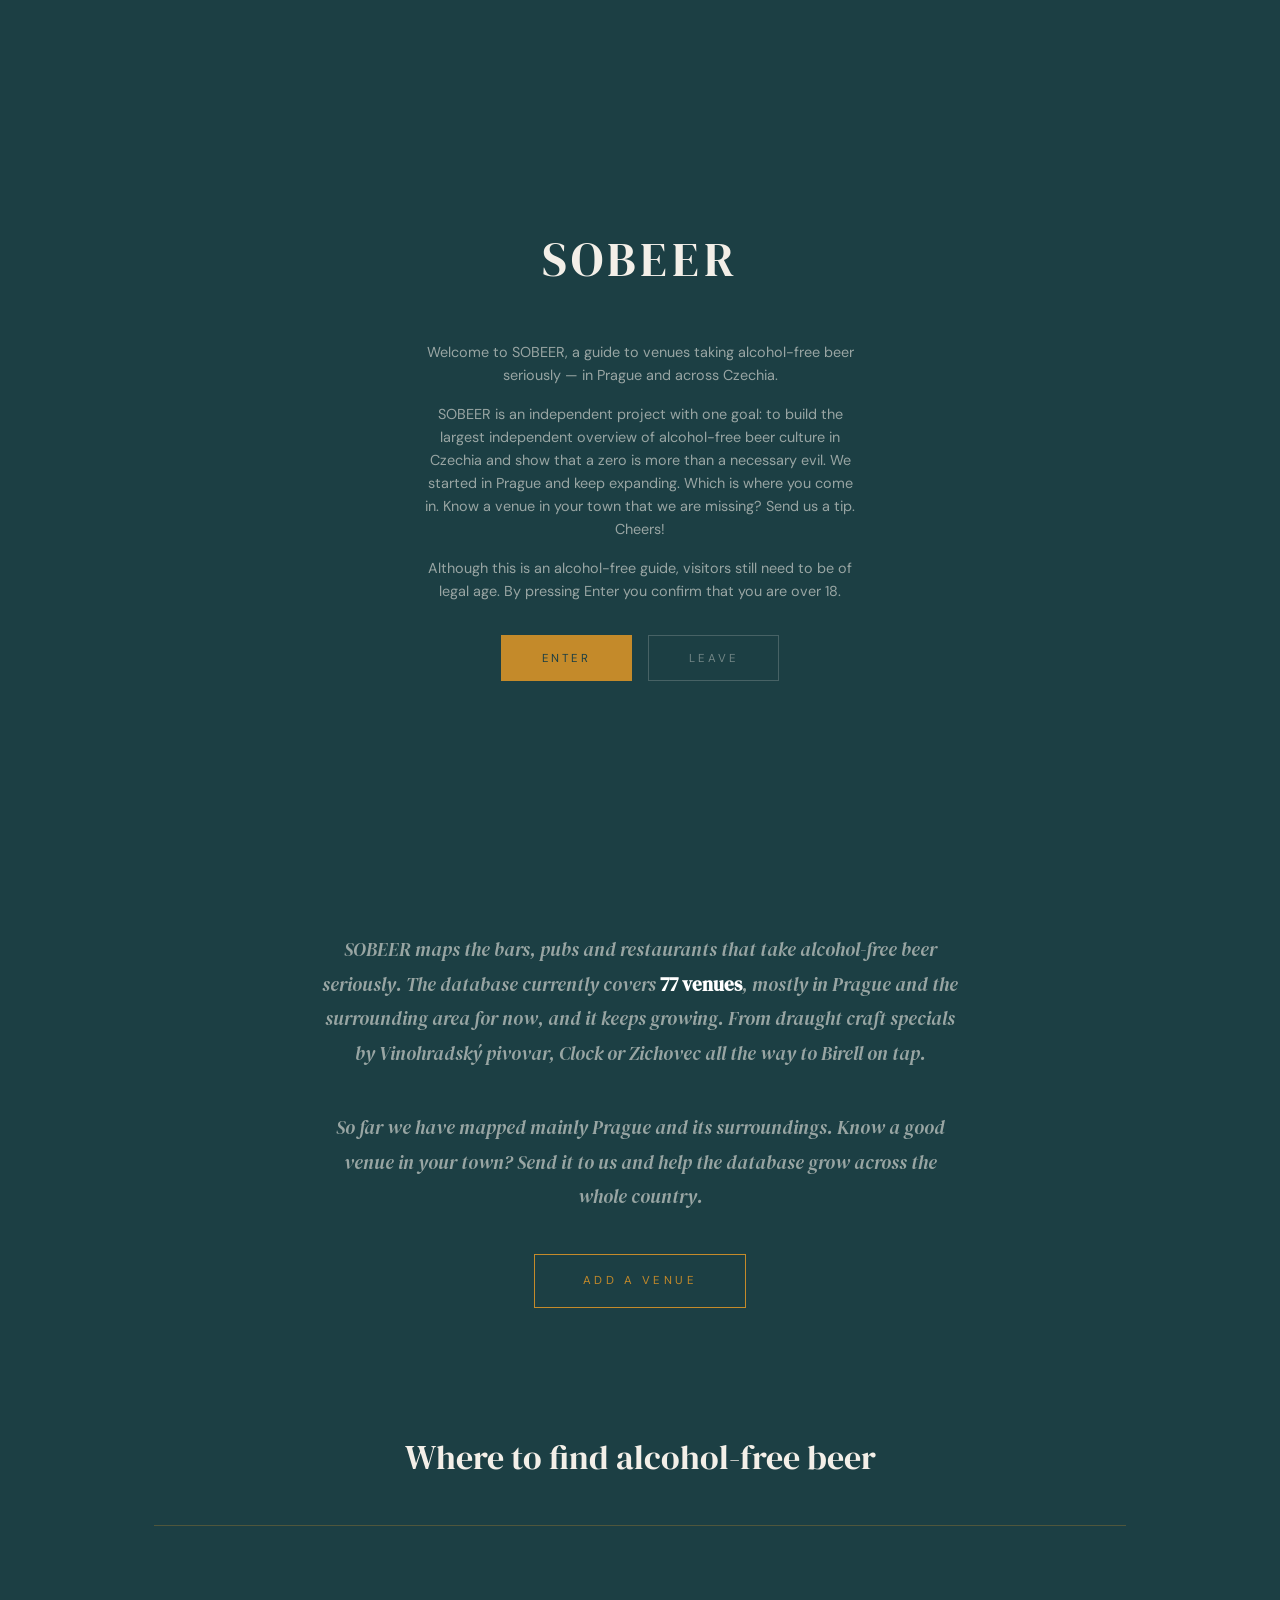
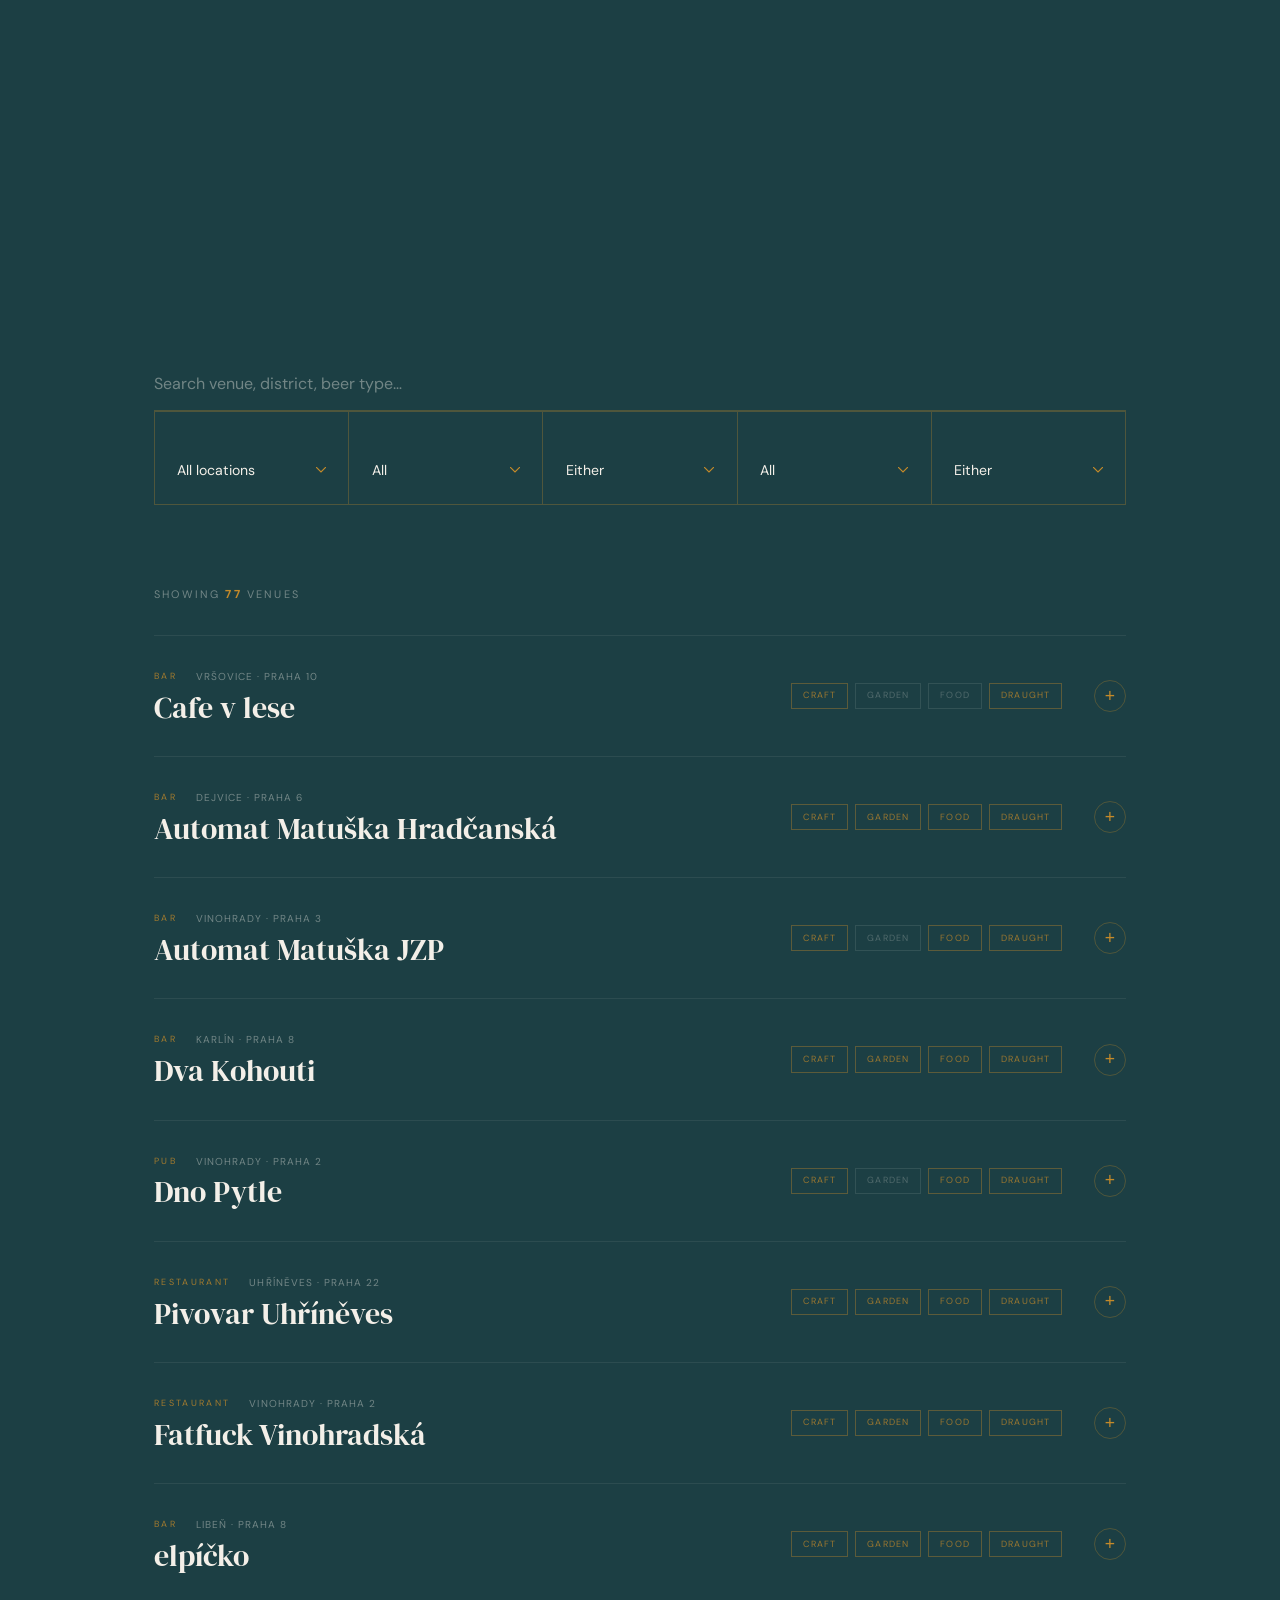
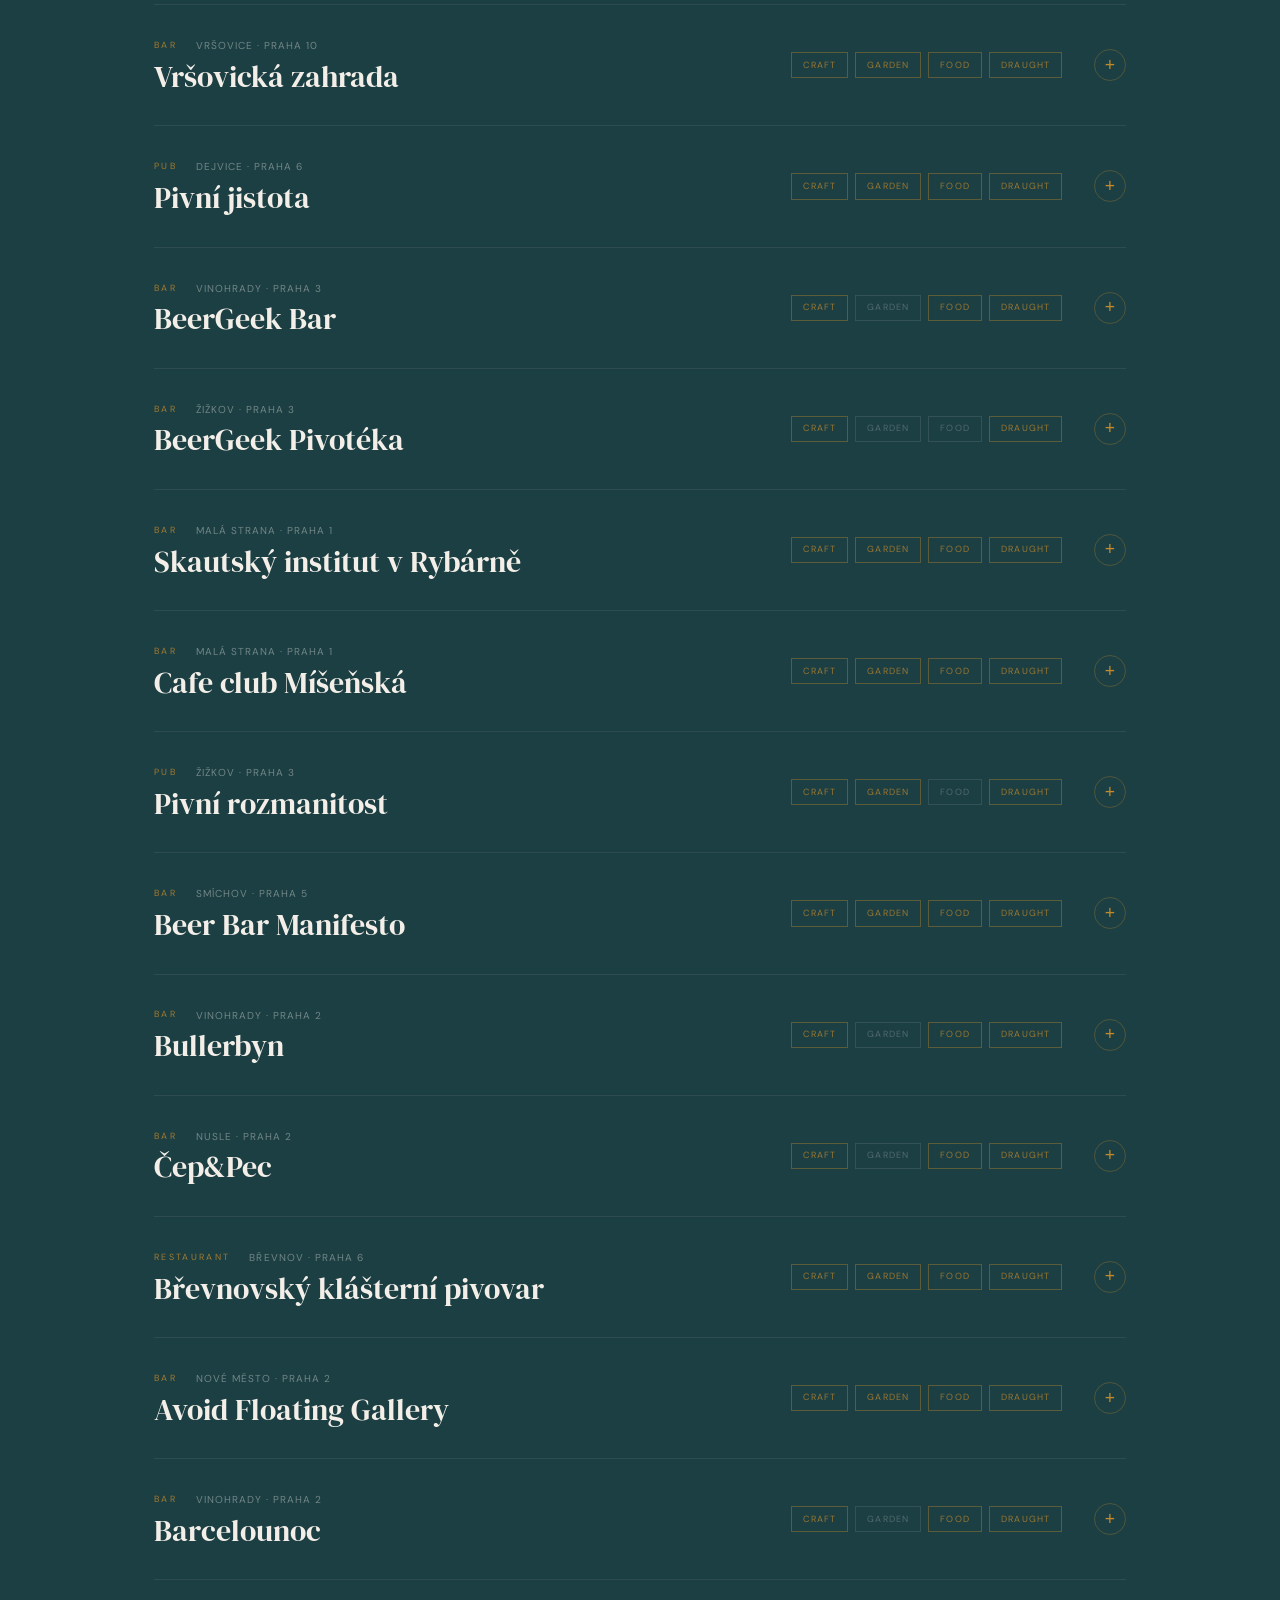
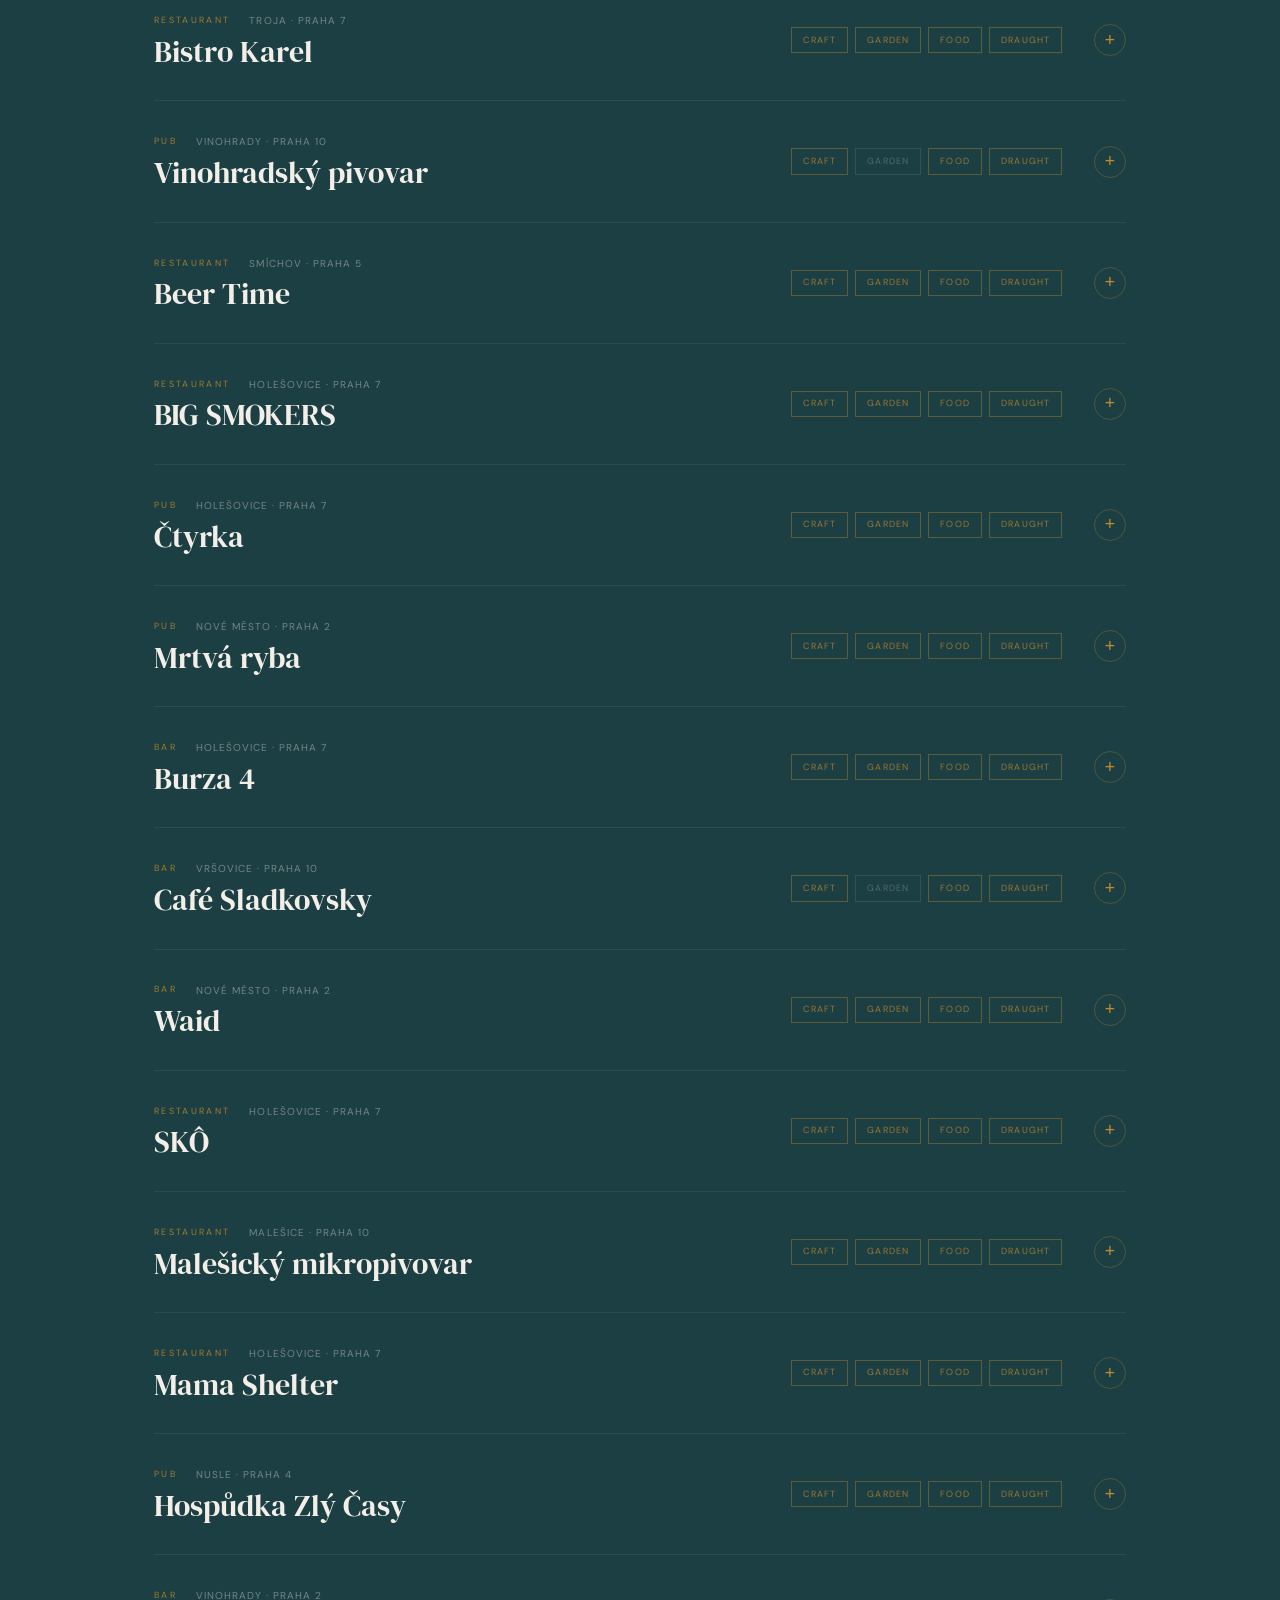
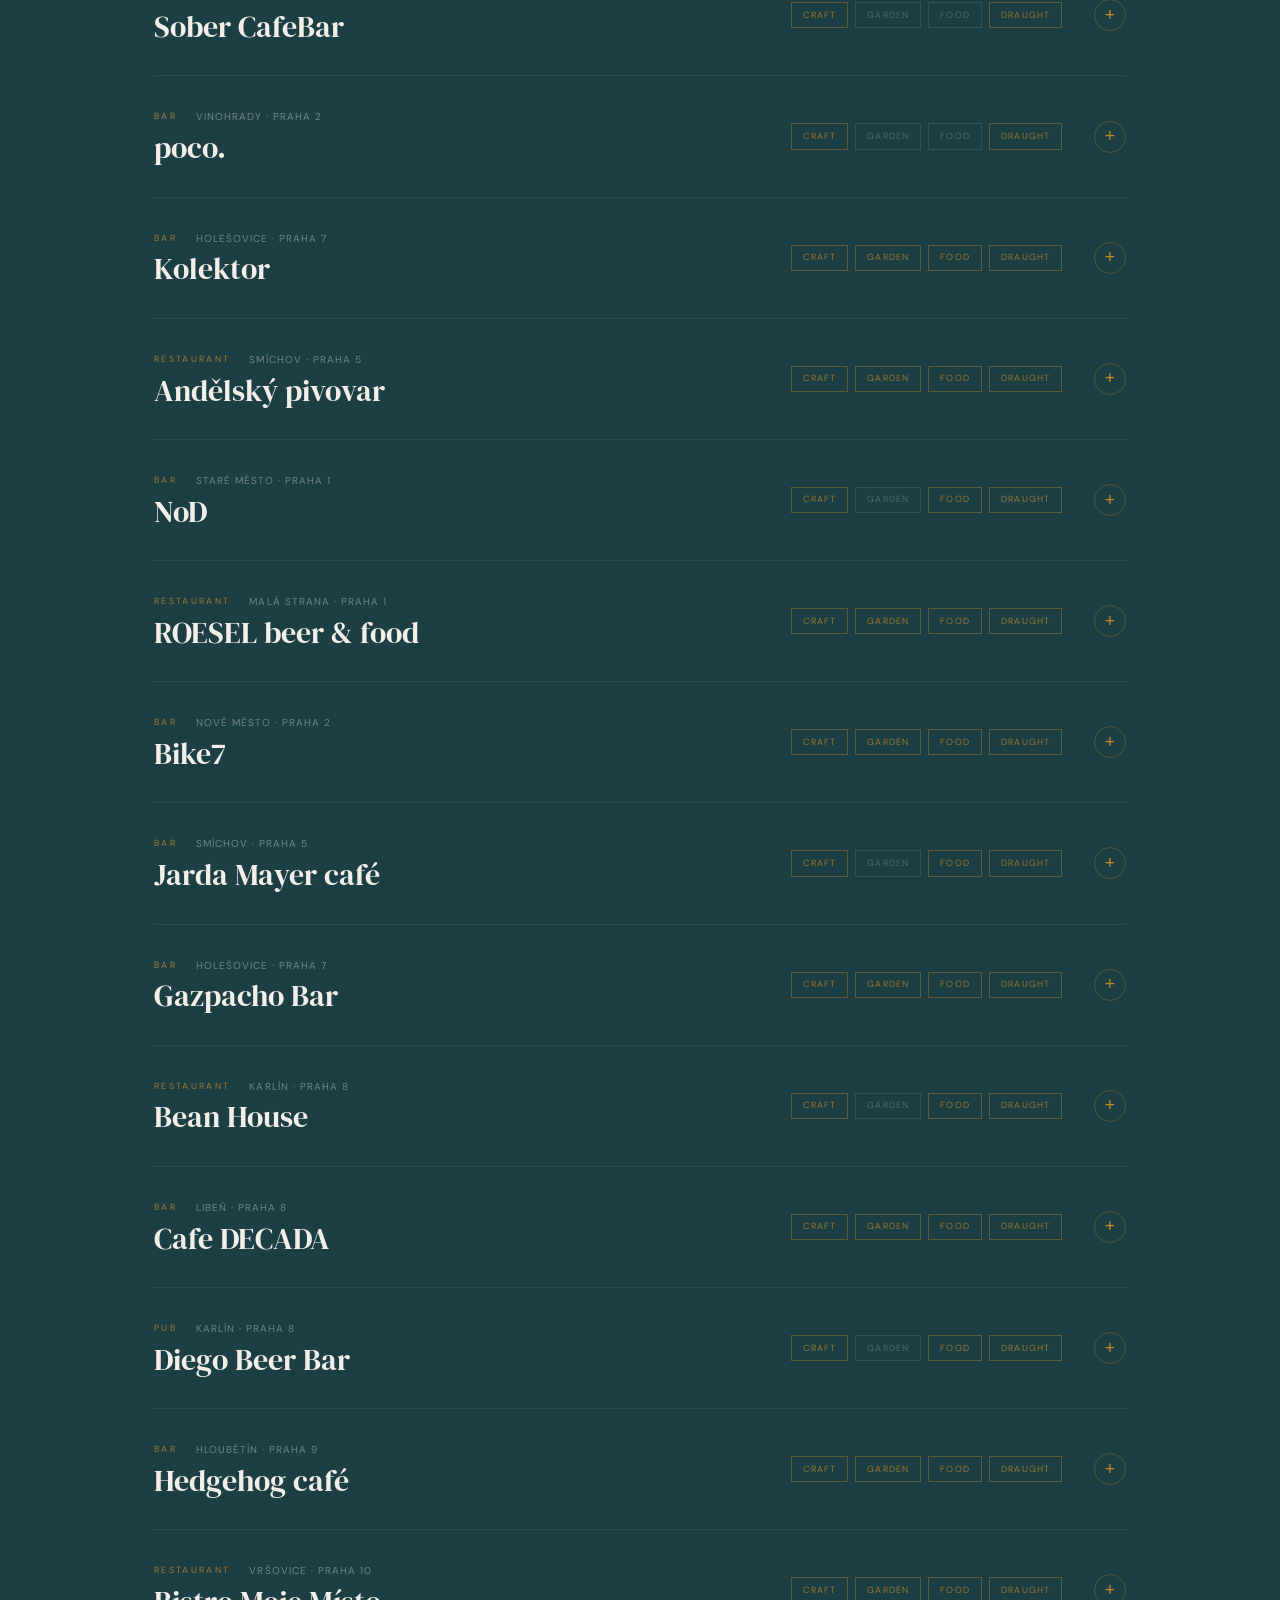
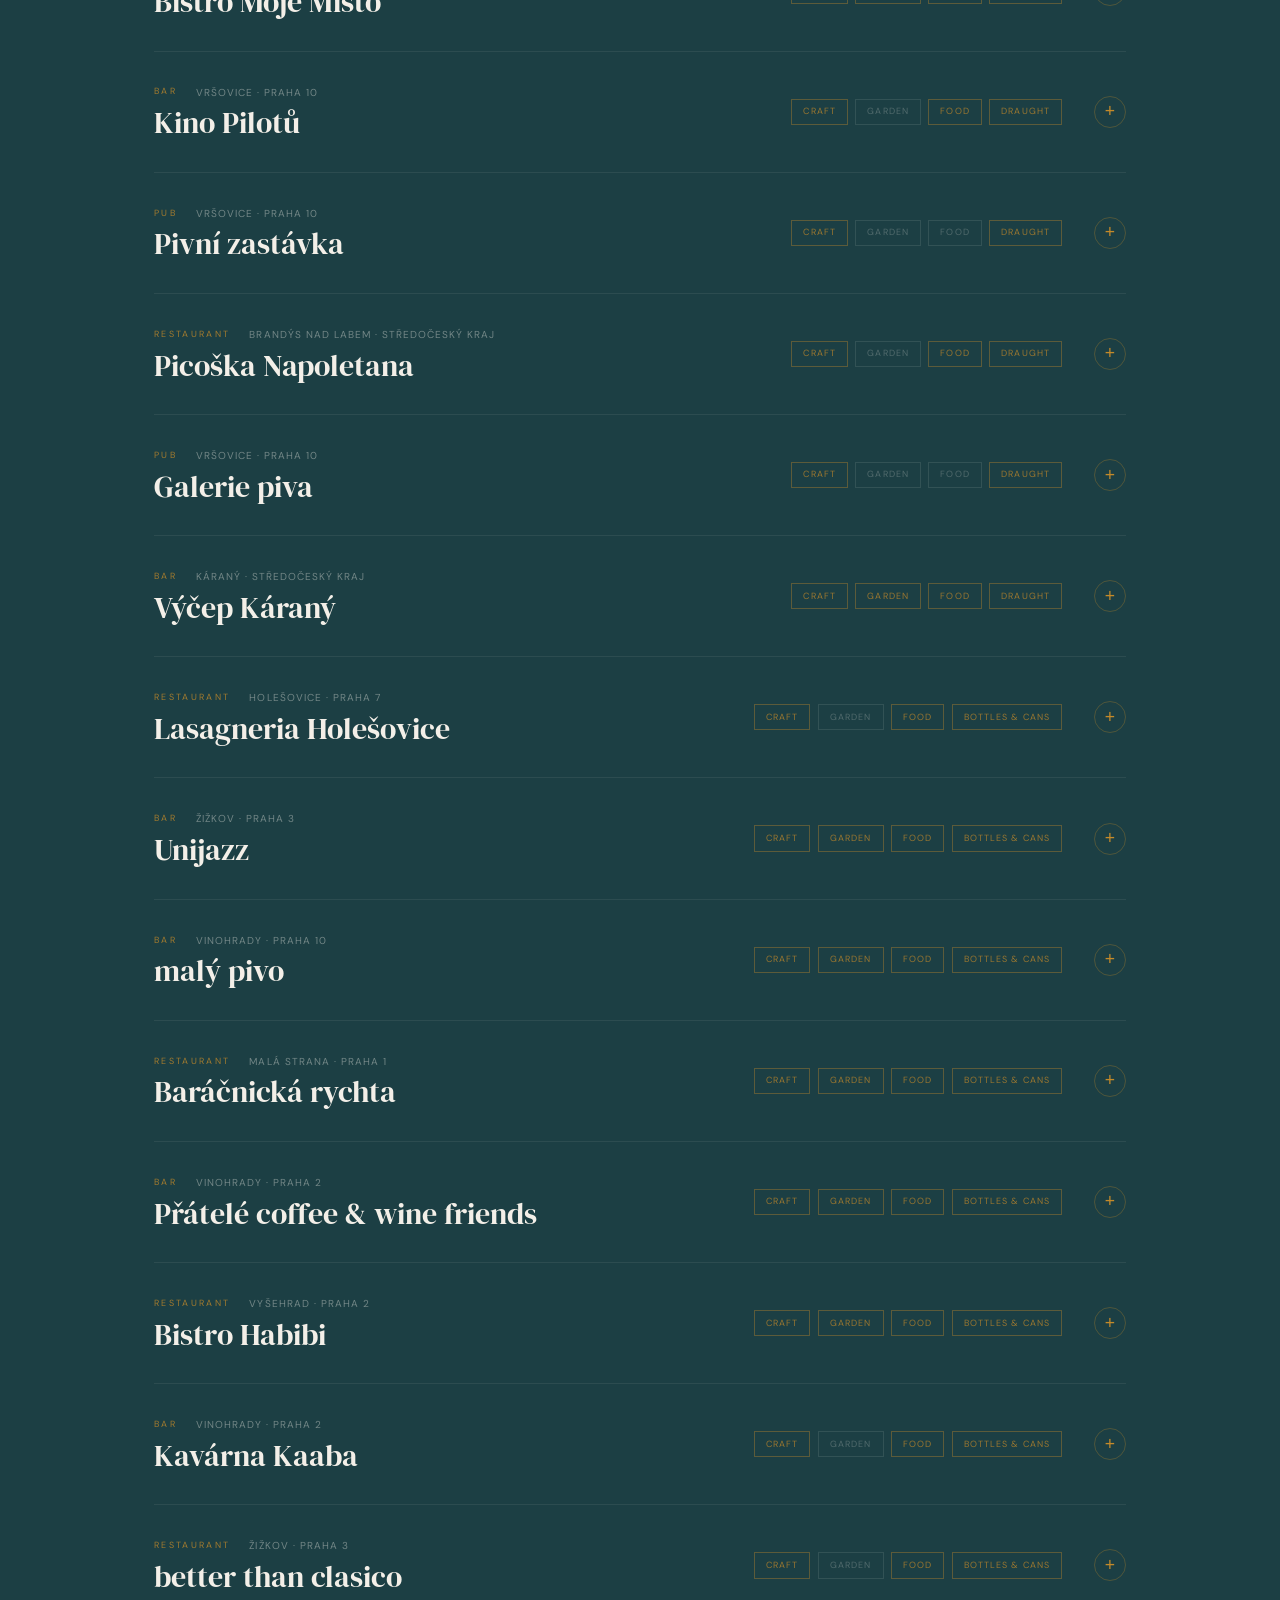
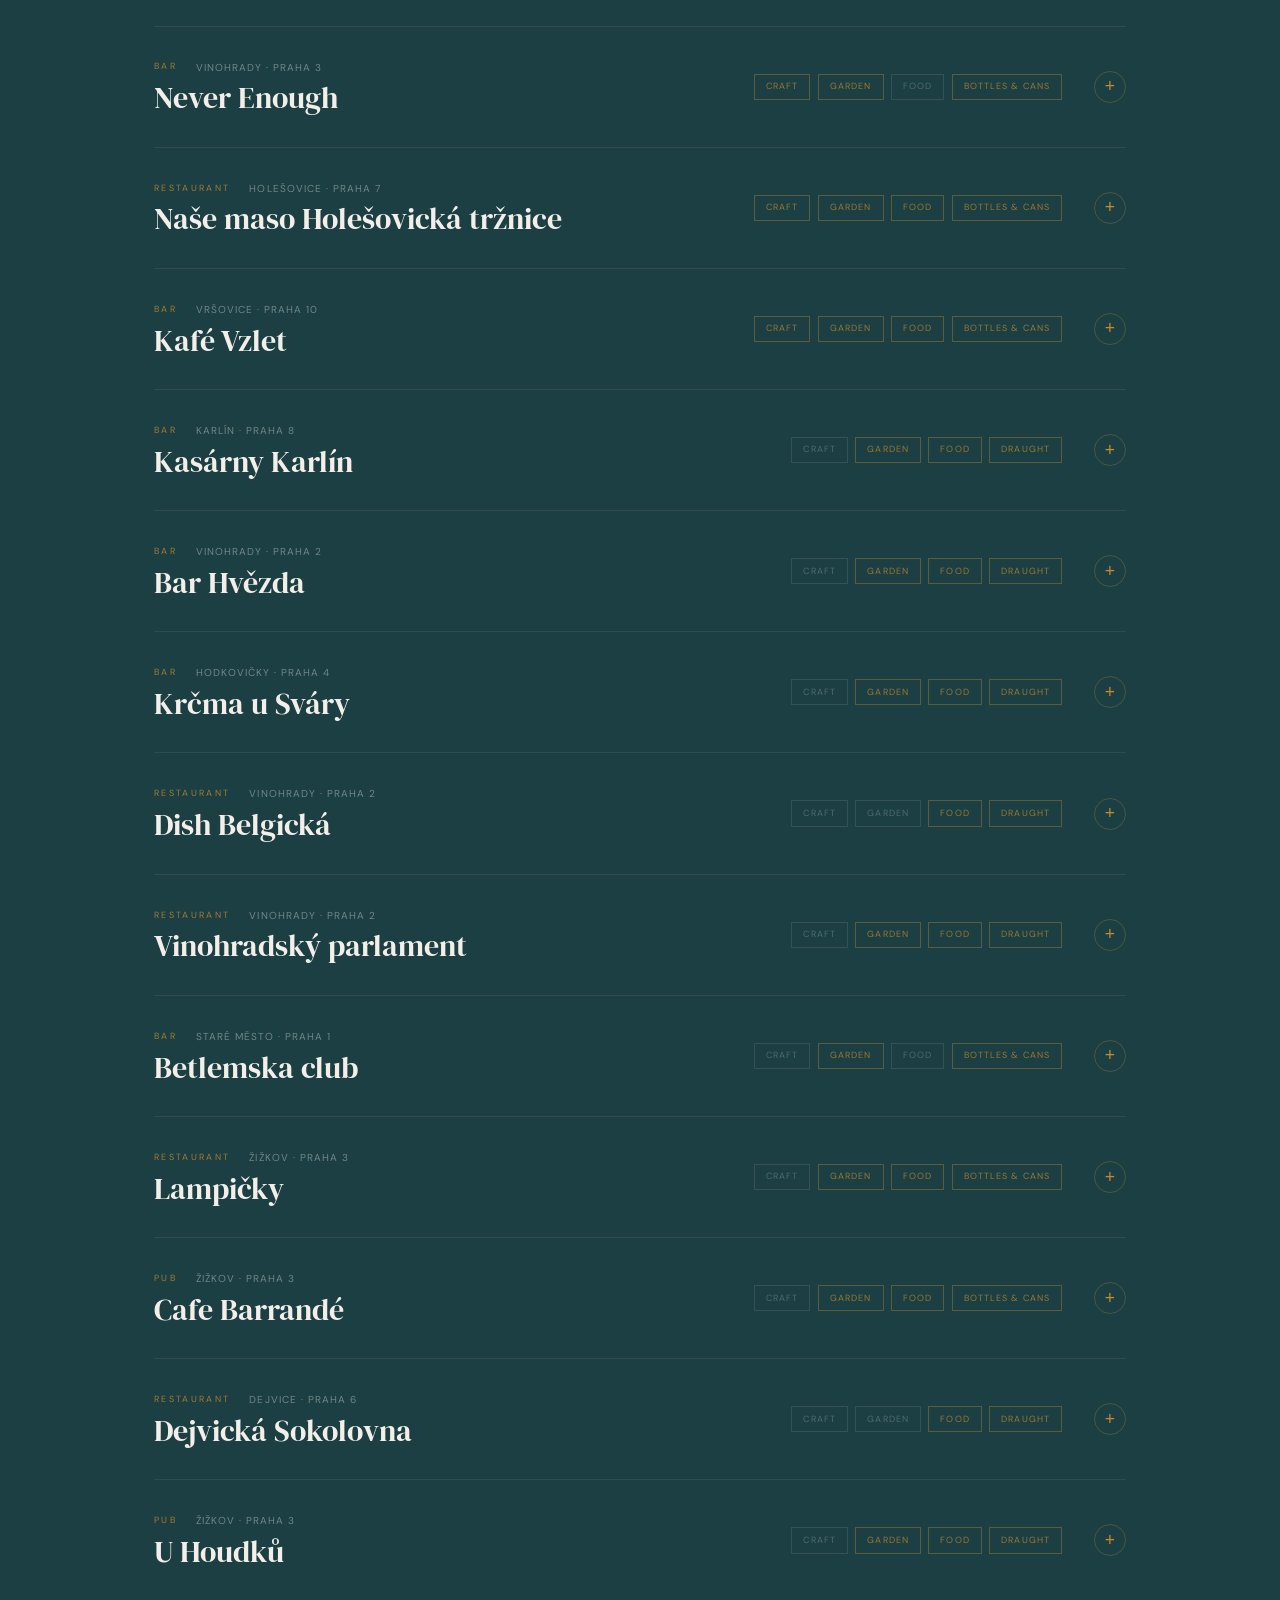
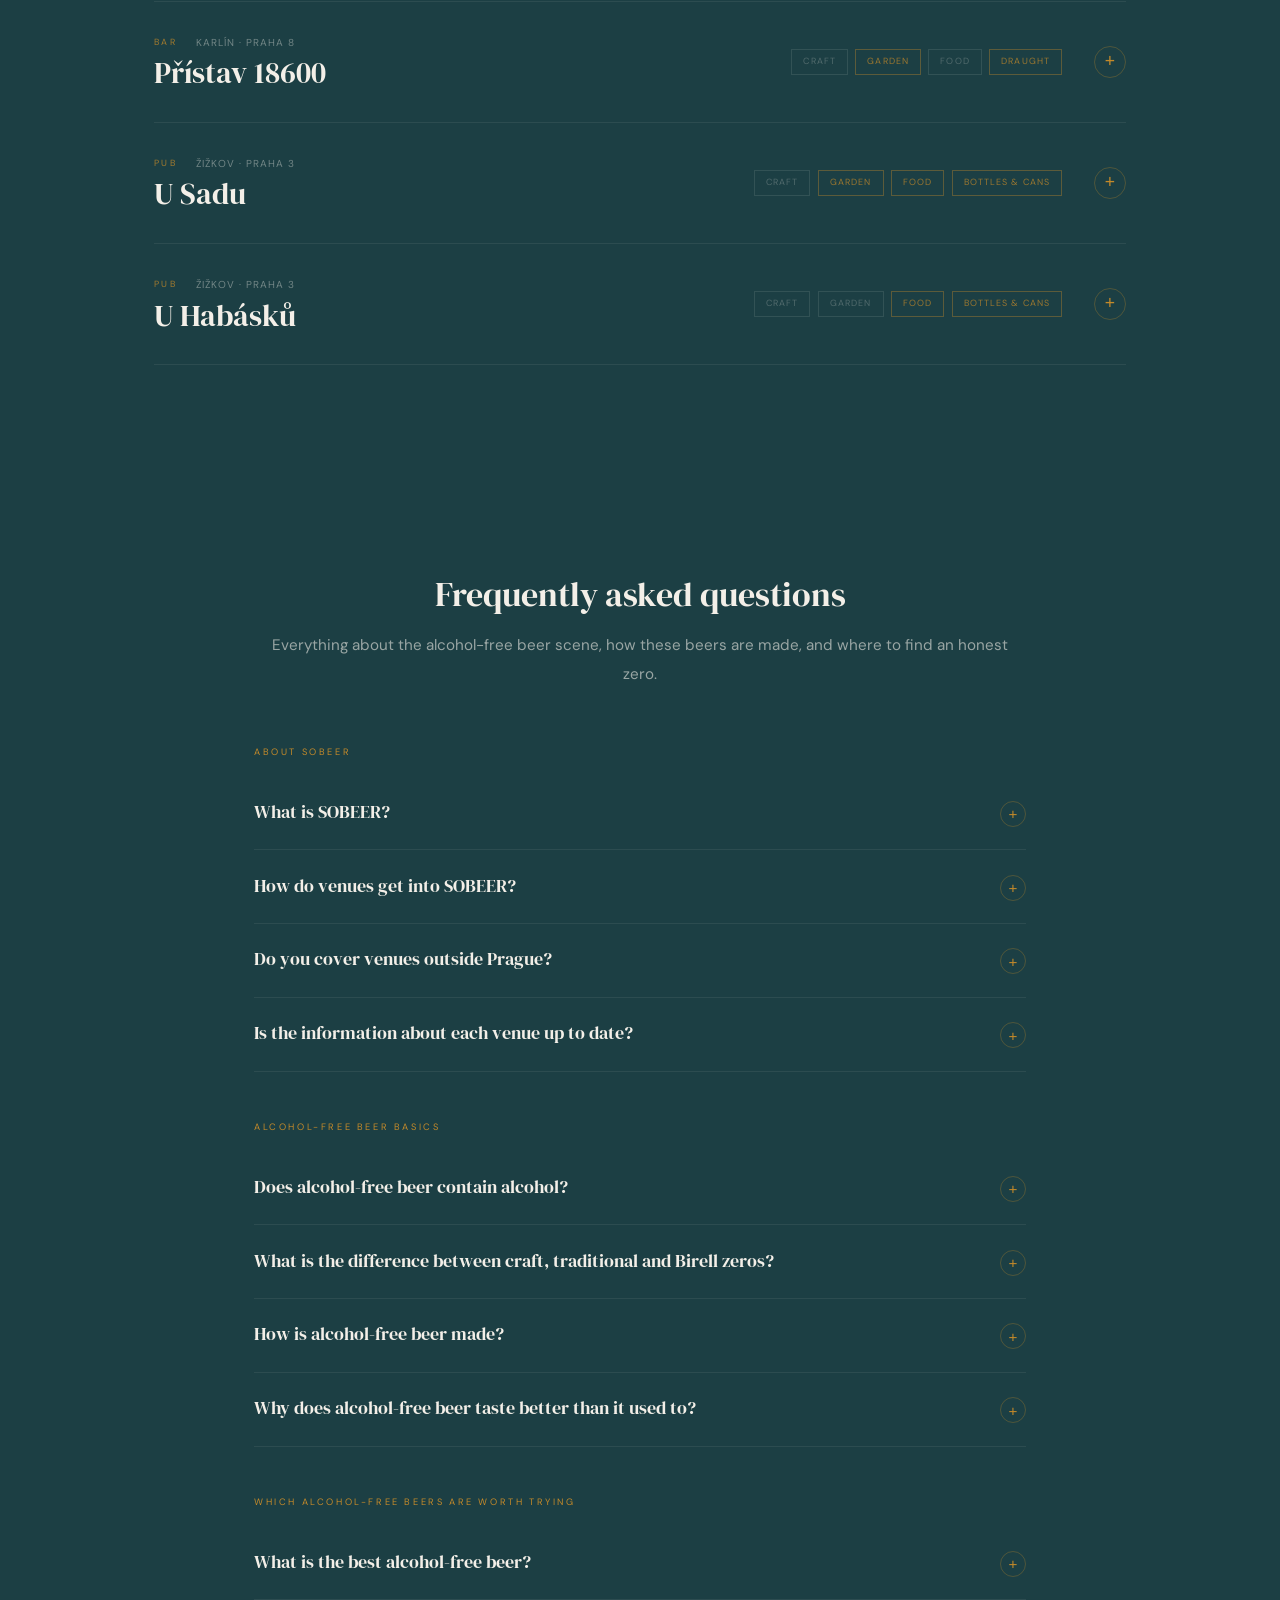
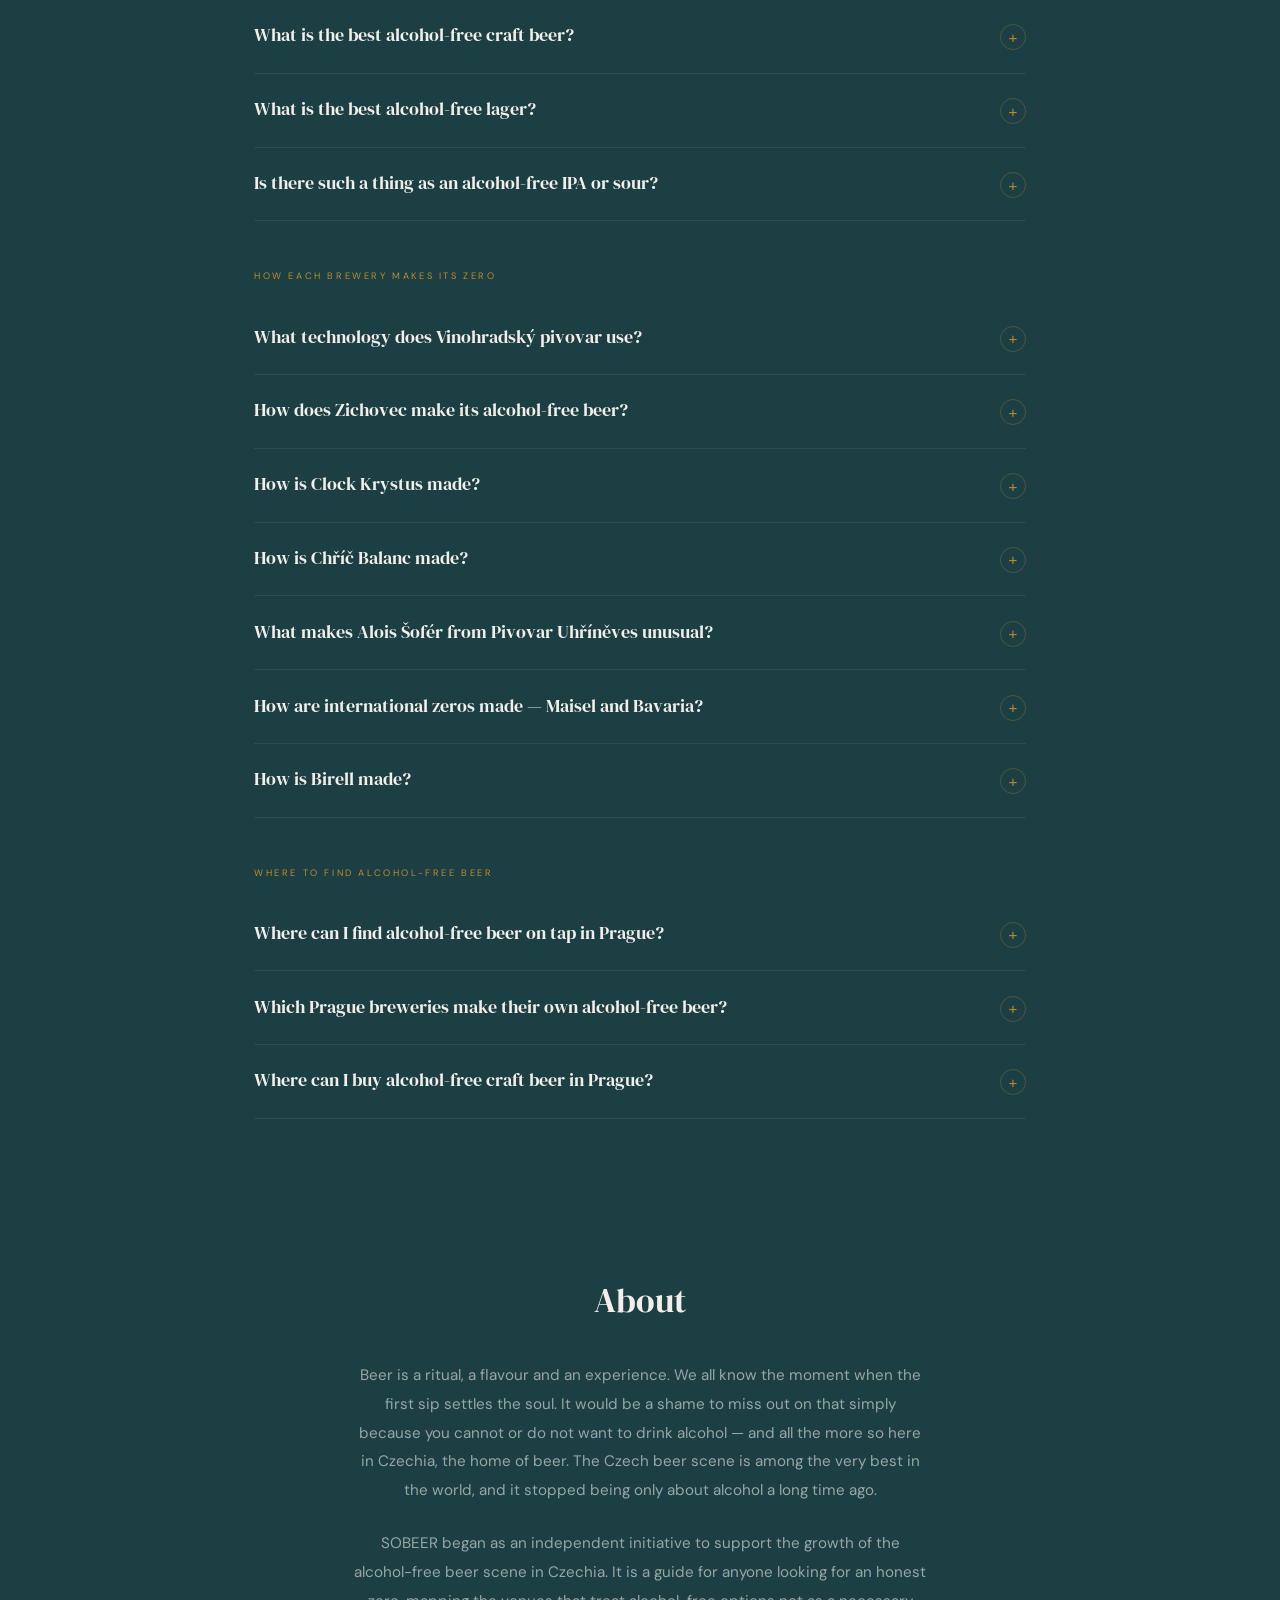
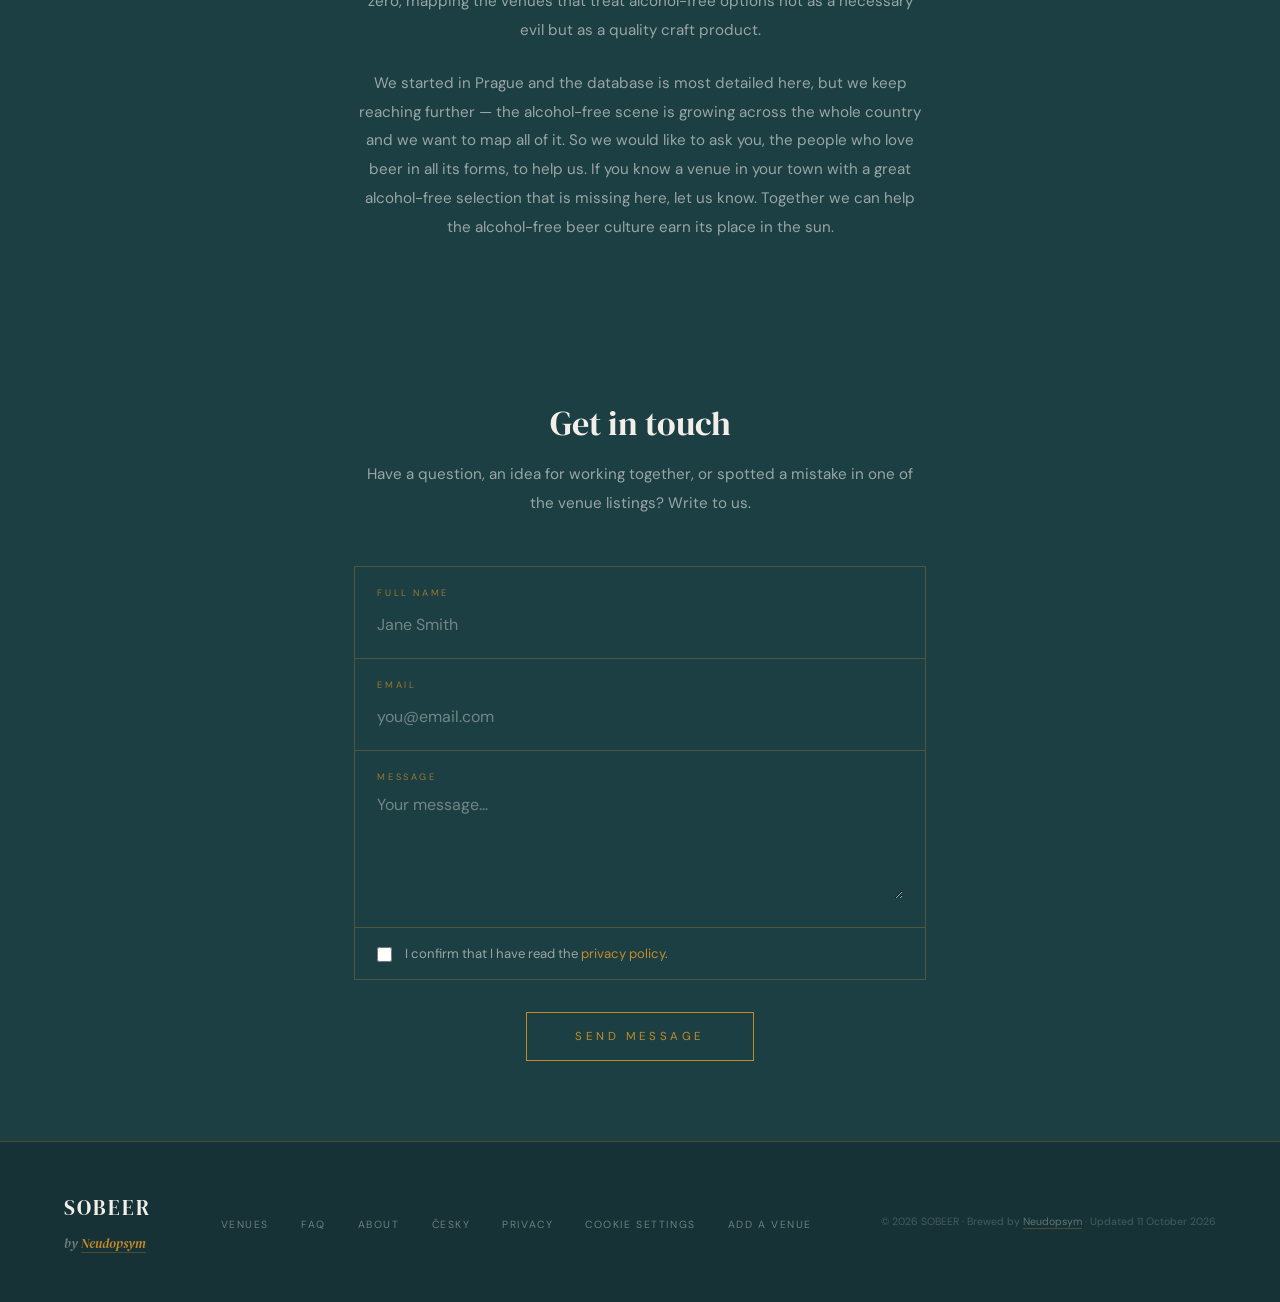
==== en/index.html @ 50352e30 "Update print statement from 'Hello' to 'Goodbye'" ====
<!DOCTYPE html>
<html lang="en">
<head>
<meta charset="UTF-8"/>
<meta name="viewport" content="width=device-width, initial-scale=1.0"/>

<script id="Cookiebot" src="https://consent.cookiebot.com/uc.js" data-cbid="0d995c75-9cc4-4f51-a0a2-799a61af53cb" data-blockingmode="auto" type="text/javascript"></script>
<!-- Google Tag Manager -->
<script>(function(w,d,s,l,i){w[l]=w[l]||[];w[l].push({'gtm.start':
new Date().getTime(),event:'gtm.js'});var f=d.getElementsByTagName(s)[0],
j=d.createElement(s),dl=l!='dataLayer'?'&l='+l:'';j.async=true;j.src=
'https://www.googletagmanager.com/gtm.js?id='+i+dl;f.parentNode.insertBefore(j,f);
})(window,document,'script','dataLayer','GTM-T2G9D4ZF');</script>
<!-- End Google Tag Manager -->
<title>SOBEER — Where to find alcohol-free beer? Prague & Czechia</title>
<meta name="description" content="SOBEER | Where to find alcohol-free beer on tap? A guide to bars, pubs and restaurants in Prague and across Czechia that take a good zero seriously."/>
<meta name="author" content="SOBEER"/>
<meta name="robots" content="index, follow"/>
<link rel="canonical" href="https://sobeer.cz/en/"/>
<link rel="alternate" hreflang="cs" href="https://sobeer.cz/"/>
<link rel="alternate" hreflang="en" href="https://sobeer.cz/en/"/>
<link rel="alternate" hreflang="x-default" href="https://sobeer.cz/"/>
<meta property="og:type" content="website"/>
<meta property="og:url" content="https://sobeer.cz/en/"/>
<meta property="og:title" content="SOBEER — Alcohol-free beer in Prague and across Czechia"/>
<meta property="og:description" content="Where to go for alcohol-free beer? A guide to the scene in Prague and beyond."/>
<meta property="og:locale" content="en_GB"/>
<meta property="og:locale:alternate" content="cs_CZ"/>
<meta property="og:site_name" content="SOBEER"/>
<link rel="icon" type="image/x-icon" href="../favicon.ico"/>
<link rel="icon" type="image/png" sizes="32x32" href="../favicon-32x32.png"/>
<link rel="icon" type="image/png" sizes="16x16" href="../favicon-16x16.png"/>
<link rel="apple-touch-icon" sizes="180x180" href="../apple-touch-icon.png"/>


<script type="application/ld+json">
{
  "@context": "https://schema.org",
  "@type": "Organization",
  "@id": "https://sobeer.cz/#organization",
  "name": "SOBEER",
  "alternateName": "SOBEER — a guide to the alcohol-free beer scene",
  "url": "https://sobeer.cz/",
  "logo": "https://sobeer.cz/android-chrome-512x512.png",
  "description": "An independent guide to the alcohol-free beer scene in Czechia. It maps the bars, pubs and restaurants that treat alcohol-free beer as a quality craft product.",
  "email": "f.kubus7@gmail.com",
  "foundingDate": "2026",
  "areaServed": {"@type": "Country", "name": "Czechia", "alternateName": "CZ"},
  "knowsAbout": ["alcohol-free beer","non-alcoholic beer","craft alcohol-free beer","alcohol-free beer Prague","alcohol-free beer Czechia","draught alcohol-free beer","beer culture"],
  "sameAs": ["https://neudopsym.cz"],
  "founder": {
    "@type": "Person",
    "name": "Filip Kubus",
    "alternateName": "Neudopsym",
    "url": "https://neudopsym.cz",
    "sameAs": [
      "https://neudopsym.cz",
      "https://www.instagram.com/neudopsym.photo/",
      "https://www.linkedin.com/in/filip-kubus/"
    ]
  }
}
</script>

<script type="application/ld+json">
{
  "@context": "https://schema.org",
  "@type": "FAQPage",
  "inLanguage": "en",
  "mainEntity": [
    {
      "@type": "Question",
      "name": "What is SOBEER?",
      "acceptedAnswer": {
        "@type": "Answer",
        "text": "SOBEER is an independent guide to the alcohol-free beer scene in Czechia. It maps the venues that treat alcohol-free beer not as a necessary evil but as a craft product in its own right. For every venue you will find the address, opening hours, the specific alcohol-free beers split into draught and bottled, and whether there is a garden and food. The site is free, carries no advertising and is independent of the breweries."
      }
    },
    {
      "@type": "Question",
      "name": "How do venues get into SOBEER?",
      "acceptedAnswer": {
        "@type": "Answer",
        "text": "Venues are never added for money or to order. There is one criterion — they serve alcohol-free beer and they take it seriously. Know a venue that is missing? Send us a tip through the Add a venue form. The database grows mainly thanks to tips from people like you."
      }
    },
    {
      "@type": "Question",
      "name": "Do you cover venues outside Prague?",
      "acceptedAnswer": {
        "@type": "Answer",
        "text": "Yes. We started in Prague and the database is still most detailed here, but we keep adding venues elsewhere — so far in the Central Bohemian Region, and it will go further. The alcohol-free beer scene is developing across the whole country and we want to map all of it. If you know a good venue in your town, send us a tip through the Add a venue form. The database grows mainly thanks to tips from people who know their own neighbourhood."
      }
    },
    {
      "@type": "Question",
      "name": "Is the information about each venue up to date?",
      "acceptedAnswer": {
        "@type": "Answer",
        "text": "We verify the data and update it continuously, but what a venue pours changes — especially where seasonal specials rotate on the taps. The information is therefore indicative only. If you are travelling for one particular beer, we recommend checking availability with the venue directly. Spotted a mistake? Write to us through the contact form."
      }
    },
    {
      "@type": "Question",
      "name": "Does alcohol-free beer contain alcohol?",
      "acceptedAnswer": {
        "@type": "Answer",
        "text": "Yes, but in trace amounts. Under Czech law a beer may be labelled alcohol-free if it contains no more than 0.5 % alcohol by volume. Most Czech alcohol-free beers sit between 0.3 and 0.5 %. There are also beers declared at 0.0 % — typically international brands such as Bavaria, aiming at an absolute zero. For comparison, kefir, a ripe banana and yeast bread all contain similar amounts."
      }
    },
    {
      "@type": "Question",
      "name": "What is the difference between craft, traditional and Birell zeros?",
      "acceptedAnswer": {
        "@type": "Answer",
        "text": "On SOBEER we sort alcohol-free beers into three categories by origin and approach: Craft — craft alcohol-free beers from small independent breweries. On SOBEER you will come across Vinohradský pivovar, Zichovec, Clock, Chříč, Sibeeria or Pivovar Uhříněves, among others — and the scene is far wider than that. These are often IPAs, sours or specials where the alcohol-free version is developed with the same care as the original. Traditional — good alcohol-free beers, usually from established or international breweries, holding a classic beer profile. Bakalář, Bernard, Maisel, Budvar, Krušovice or Lobkowicz, among many others. Birell — a category of its own. The pioneer of Czech alcohol-free beer, launched in 1992 and still the most widespread zero in the country. You will find it almost everywhere, which is both its strength and the reason we list it separately."
      }
    },
    {
      "@type": "Question",
      "name": "How is alcohol-free beer made?",
      "acceptedAnswer": {
        "@type": "Answer",
        "text": "There are two basic routes to staying under 0.5 % alcohol: Never let the alcohol form — known as arrested or controlled fermentation. A special yeast strain is pitched into the wort which can process only simple sugars (glucose, fructose) but cannot digest maltose, the main sugar from the malt. Fermentation stops naturally before any measurable amount of alcohol is produced. Remove the alcohol from finished beer — the brewery makes a full beer and then takes the alcohol out, either mechanically through a membrane (reverse osmosis) or by evaporation under vacuum at low temperature. Most beers made by controlled fermentation have to be pasteurised — a lot of unfermented sugar stays in the beer, and without pasteurisation wild yeast in the can could finish the job and push the alcohol up. Brewery Method Pasteurised Typical beer Vinohradský pivovar Membrane filtration (reverse osmosis) No Vinohradská 12 Nealko Zichovec Controlled fermentation Yes Drink and Drive Clock Controlled fermentation Yes Krystus Chříč Controlled fermentation Yes Balanc Sibeeria Controlled fermentation Yes Good News NEIPA Pivovar Uhříněves Controlled fermentation No — not filtered either Alois Šofér Birell (Radegast) Controlled fermentation Yes Birell Světlý Maisel Vacuum distillation + blending Yes Maisel's Weisse Alkoholfrei Bavaria Vacuum distillation / bioreactor Yes Bavaria 0.0 % Original"
      }
    },
    {
      "@type": "Question",
      "name": "Why does alcohol-free beer taste better than it used to?",
      "acceptedAnswer": {
        "@type": "Answer",
        "text": "Older methods cut fermentation short by force, leaving a sweet worty off-flavour that gave alcohol-free beer its long-standing reputation as an emergency option. Boiling the alcohol off, meanwhile, damaged the flavour through heat shock. Today's technology gets around both problems. Special yeast strains let the beer ferment for the full standard period, while membrane filtration and vacuum distillation work cold. Brewers also compensate for the missing alcohol — which carries aroma in beer — with heavy dry hopping and recipe adjustments: higher mash temperatures, oat and rice flakes for body, biological acidification for freshness."
      }
    },
    {
      "@type": "Question",
      "name": "What is the best alcohol-free beer?",
      "acceptedAnswer": {
        "@type": "Answer",
        "text": "There is no single best alcohol-free beer — taste is subjective and it depends on what you want from it. One person is after a bitter lager with lunch, another a fruit bomb on a summer afternoon. Among the beers with the strongest long-standing reputation are Vinohradská 12 Nealko and Vinohradská Hazy Galaxy IPA from Vinohradský pivovar, Clock Krystus from Potštejn, Chříč Balanc, the Drink range from Zichovec, Good News from Sibeeria, and Alois Šofér from Pivovar Uhříněves. The best way to find yours is to taste several different styles side by side. That is exactly what SOBEER is for."
      }
    },
    {
      "@type": "Question",
      "name": "What is the best alcohol-free craft beer?",
      "acceptedAnswer": {
        "@type": "Answer",
        "text": "The choice is wide and keeps growing. In the craft alcohol-free category, these breweries come up most often: Vinohradský pivovar — Vinohradská 12 Nealko and Hazy Galaxy IPA. Made by membrane filtration, which keeps them very close in flavour to the originals. Clock — Krystus (an unfiltered alcohol-free IPA with Mosaic and Talus), Leviticus DH (a lager), Lazarus and Nana (fruit sours). Zichovec — the Drink range: Drink and Drive (hazy IPA), Drink and Swim (passion fruit sour), Drink and Razz (raspberry). Sibeeria — Good News NEIPA, a Gose with blood orange and rosemary, and a Czech Pilsner, plus Hop Water with neither calories nor alcohol. Chříč — Balanc, an alcohol-free IPA with a pronounced spicy bitterness, plus a summer edition with lime and rosemary. Which of them is best comes down to personal preference. They differ in style and in how they are made."
      }
    },
    {
      "@type": "Question",
      "name": "What is the best alcohol-free lager?",
      "acceptedAnswer": {
        "@type": "Answer",
        "text": "If you are after the classic Czech profile — bitterness, bite, malt body — there are several routes. From the craft scene, the closest to a traditional Czech twelve is Vinohradská 12 Nealko, hopped with Saaz and Sládek. An interesting alternative is Clock Leviticus DH, a lager dry-hopped with American Amarillo, and Sibeeria Good News Czech Pilsner. A special place belongs to Alois Šofér from Pivovar Uhříněves — one of the few alcohol-free beers on the market that is neither filtered nor pasteurised. Among the traditional brands, popular choices include Bernard, Bakalář or Budvar."
      }
    },
    {
      "@type": "Question",
      "name": "Is there such a thing as an alcohol-free IPA or sour?",
      "acceptedAnswer": {
        "@type": "Answer",
        "text": "Yes, and they are among the most interesting things the scene has to offer. Strong bitterness and acidity do an excellent job of masking the thinner body that often troubles alcohol-free beer. Alcohol-free IPAs — Clock Krystus, Chříč Balanc, Zichovec Drink and Drive, Sibeeria Good News NEIPA, Vinohradská Hazy Galaxy or Maisel Urban IPA Alkoholfrei, for example. Alcohol-free sours — Clock Lazarus (passion fruit, mango, peach) and Nana (raspberry), Zichovec Drink and Swim and Drink and Razz, or Sibeeria's Gose with blood orange and rosemary. Wheat beers — Maisel's Weisse Alkoholfrei, Paulaner Weissbier 0.0 % or Bavaria 0.0 % Wit, for example."
      }
    },
    {
      "@type": "Question",
      "name": "What technology does Vinohradský pivovar use?",
      "acceptedAnswer": {
        "@type": "Answer",
        "text": "Vinohradský pivovar is the only Czech craft brewery taking the route of membrane filtration, that is reverse osmosis. The process runs at their new site in Káraný. First an entirely standard beer is brewed, fermented out and matured — so it has full body, natural bitterness and complex flavour. The finished beer is then forced under pressure along a semi-permeable membrane whose pores let only the smallest molecules through: water and alcohol. Hop oils, proteins and aromatic compounds are too large and stay behind as a thick beer concentrate. The water removed is then returned to the concentrate — local groundwater naturally filtered through the gravel beds of the Jizera. The beer never undergoes heat shock, so it keeps the aroma and character of the original."
      }
    },
    {
      "@type": "Question",
      "name": "How does Zichovec make its alcohol-free beer?",
      "acceptedAnswer": {
        "@type": "Answer",
        "text": "The family brewery Zichovec relies on controlled fermentation with special yeast strains. The alcohol is never removed — it simply barely forms in the first place. The yeast ferments the wort only very slightly and the alcohol level naturally stays under 0.5 %. Because most of the sugars remain untouched, Zichovec has to pasteurise the finished cans so that no stray wild yeast finishes the fermentation inside the packaging. Zichovec's alcohol-free beers are easy to spot by names beginning with Drink — Drink and Drive, Drink and Shine, Drink and Swim, Drink and Razz, Drink and Grill, Drink and Be Real."
      }
    },
    {
      "@type": "Question",
      "name": "How is Clock Krystus made?",
      "acceptedAnswer": {
        "@type": "Answer",
        "text": "Brewery Clock in Potštejn uses, like Zichovec, controlled fermentation. The yeast processes only simple sugars, leaves the malt-derived maltose alone, and fermentation stops by itself below the legal limit. Because a high proportion of malt sugars remains, the beer never tastes watery. Clock makes up for the missing alcohol with heavy dry hopping — Krystus is an unfiltered alcohol-free IPA hopped with Mosaic and Talus, which bring notes of tropical fruit, peach and citrus. Every batch is pasteurised at the end. Besides Krystus, Clock also brews the alcohol-free lager Leviticus DH and the fruit sours Lazarus and Nana."
      }
    },
    {
      "@type": "Question",
      "name": "How is Chříč Balanc made?",
      "acceptedAnswer": {
        "@type": "Answer",
        "text": "Brewery Chříč in the Křivoklát area — a sheltered workshop housed in a baroque brewery — makes Balanc by controlled fermentation with special yeast strains, the same biological route taken by Zichovec and Clock. The yeast consumes only simple sugars and then naturally stops working. Plenty of unfermented malt sugar stays in the beer, which gives Balanc full body and keeps it from tasting watery. The finished beer is pasteurised. Balanc is a pale top-fermented alcohol-free IPA with a pronounced spicy bitterness and tropical fruit aroma. Besides the standard version there is a summer edition, Balanc Limeta & Rozmarýn."
      }
    },
    {
      "@type": "Question",
      "name": "What makes Alois Šofér from Pivovar Uhříněves unusual?",
      "acceptedAnswer": {
        "@type": "Answer",
        "text": "Šofér is one of the few alcohol-free beers on the market that is neither filtered nor pasteurised. It is packaged live, stays slightly hazy and keeps a full bitter character close to a classic Czech ten-degree lager. The brewery uses controlled fermentation with a special yeast strain, but the rest of the process is purely traditional: floor-malted Pilsner malt and Saaz hops, which also dry-hop the beer directly in the lagering tank. While other craft breweries experiment with sours and hazy IPAs, Pivovar Uhříněves sticks to the Czech lager line."
      }
    },
    {
      "@type": "Question",
      "name": "How are international zeros made — Maisel and Bavaria?",
      "acceptedAnswer": {
        "@type": "Answer",
        "text": "Both breweries use vacuum distillation. At normal pressure alcohol evaporates at 78 °C, which would ruin the beer. Under vacuum the boiling point drops to roughly 35–40 °C, so the beer never undergoes heat shock. Maisel in Bayreuth, Bavaria, adds a step of its own: the dealcoholised batch is blended with a second wort whose fermentation was deliberately stopped at the very start. The result has hop aroma and malt body alike. Bavaria in the Netherlands aims at an absolute 0.0 %. For its main beer styles it uses vacuum distillation; for malt drinks it uses its own patented bioreactor with immobilised yeast, which gives the wort beer character without producing any alcohol at all."
      }
    },
    {
      "@type": "Question",
      "name": "How is Birell made?",
      "acceptedAnswer": {
        "@type": "Answer",
        "text": "Birell is brewed at the Radegast brewery and is the pioneer of the whole category — it reached the Czech market back in 1992, when brewmaster Ivo Kaňák brought a special yeast strain back from Zurich. It uses controlled fermentation. The yeast produces minimal alcohol while still creating the same flavour and aroma compounds as a classic lager fermentation. Fermentation runs the full standard 21 days with nothing cut short, so no sweet worty off-flavour remains. It is brewed on the same equipment as Radegast, from Pilsner and caramel malt and Czech hops. The beer is pasteurised before packaging."
      }
    },
    {
      "@type": "Question",
      "name": "Where can I find alcohol-free beer on tap in Prague?",
      "acceptedAnswer": {
        "@type": "Answer",
        "text": "Alcohol-free beer on tap stopped being a rarity a long time ago. You will find it in the list above — just set the How it is served filter to Draught, and add the Craft filter if you want craft breweries only. The strongest coverage is in Vinohrady, Žižkov, Karlín, Holešovice and Dejvice. The map above shows venues near you — allow location access and it will centre on where you are."
      }
    },
    {
      "@type": "Question",
      "name": "Which Prague breweries make their own alcohol-free beer?",
      "acceptedAnswer": {
        "@type": "Answer",
        "text": "Vinohradský pivovar — Vinohradská 12 Nealko and Hazy Galaxy IPA, made by membrane filtration in Káraný. You can drink them at the brewery on Korunní and in plenty of other venues around the city. Pivovar Uhříněves — Alois Šofér, an unfiltered and unpasteurised lager. On tap at the brewery restaurant and beyond it. Sibeeria — a brewery in Vysočany with the Good News range and Hop Water hop waters. Outside Prague itself, worth attention are Zichovec from the Slaný area, Chříč from the Křivoklát area and Clock from Potštejn."
      }
    },
    {
      "@type": "Question",
      "name": "Where can I buy alcohol-free craft beer in Prague?",
      "acceptedAnswer": {
        "@type": "Answer",
        "text": "The best selection of bottled and canned alcohol-free specials is in the bottle shops. The SOBEER list includes several where you can drink in or take away. Set the filters to How it is served → Bottles & cans and Beer category → Craft. Stock in bottle shops turns over quickly, so it is always worth checking on a specific beer in advance."
      }
    }
  ]
}
</script>

<style>
@font-face{font-family:'DM Serif Display';src:url('../fonts/DMSerifDisplay-Regular.woff2') format('woff2');font-weight:400;font-style:normal;font-display:swap}
@font-face{font-family:'DM Serif Display';src:url('../fonts/DMSerifDisplay-Italic.woff2') format('woff2');font-weight:400;font-style:italic;font-display:swap}
@font-face{font-family:'DM Sans';src:url('../fonts/DMSans-Light.woff2') format('woff2');font-weight:300;font-style:normal;font-display:swap}
@font-face{font-family:'DM Sans';src:url('../fonts/DMSans-Regular.woff2') format('woff2');font-weight:400;font-style:normal;font-display:swap}
@font-face{font-family:'DM Sans';src:url('../fonts/DMSans-Medium.woff2') format('woff2');font-weight:500;font-style:normal;font-display:swap}
:root{--bg:#1C3F44;--cream:#F3EFE8;--amber:#C48A2A;--amber-dim:rgba(196,138,42,0.3);--cream-dim:rgba(243,239,232,0.4);--cream-muted:rgba(243,239,232,0.58)}
*,*::before,*::after{box-sizing:border-box;margin:0;padding:0}
html{scroll-behavior:smooth}
body{background:var(--bg);color:var(--cream);font-family:'DM Sans',sans-serif;font-weight:400;font-size:17px;line-height:1.7;overflow-x:hidden}
#age-gate{position:fixed;inset:0;z-index:9999;background:var(--bg);display:flex;align-items:center;justify-content:center;padding:2rem}
#age-gate.hidden{display:none}
.age-gate-box{text-align:center;max-width:440px}
.age-gate-logo img{height:60px;display:block;margin:0 auto 2.5rem}
.age-gate-logo-text{font-family:'DM Serif Display',serif;font-size:3rem;letter-spacing:0.1em;color:var(--cream);margin-bottom:2.5rem}
.age-gate-box h2{font-family:'DM Serif Display',serif;font-size:clamp(1.3rem,3vw,1.7rem);font-weight:400;color:var(--cream);margin-bottom:2.5rem;line-height:1.3}
.age-gate-btns{display:flex;gap:1rem;justify-content:center;flex-wrap:wrap}
.age-btn-yes{padding:0.9rem 2.5rem;border:1px solid var(--amber);background:var(--amber);color:var(--bg);font-size:0.72rem;letter-spacing:0.25em;text-transform:uppercase;font-family:'DM Sans',sans-serif;cursor:pointer;transition:all 0.3s}
.age-btn-yes:hover{background:transparent;color:var(--amber)}
.age-btn-no{padding:0.9rem 2.5rem;border:1px solid rgba(243,239,232,0.2);background:transparent;color:var(--cream-dim);font-size:0.72rem;letter-spacing:0.25em;text-transform:uppercase;font-family:'DM Sans',sans-serif;cursor:pointer;transition:all 0.3s}
.age-btn-no:hover{border-color:var(--cream-dim);color:var(--cream)}
.age-gate-denied{display:none;margin-top:2rem;font-size:0.82rem;color:var(--cream-muted);font-family:'DM Sans',sans-serif;line-height:1.6}
.map-placeholder{display:flex;align-items:center;justify-content:center;background:rgba(0,0,0,0.2);border:1px solid var(--amber-dim);flex-direction:column;gap:1rem;min-height:220px;height:100%;position:relative;z-index:2}
.map-placeholder p{font-size:1.1rem;color:var(--cream-dim);font-family:'DM Sans',sans-serif;text-align:center;padding:0 1rem}
.map-placeholder button{padding:0.5rem 1.4rem;border:1px solid var(--amber-dim);background:transparent;color:var(--amber);font-size:0.65rem;letter-spacing:0.2em;text-transform:uppercase;font-family:'DM Sans',sans-serif;cursor:pointer;transition:all 0.3s}
.map-placeholder button:hover{background:var(--amber);color:var(--bg)}
nav{position:fixed;top:0;left:0;right:0;z-index:1000;display:flex;align-items:center;justify-content:space-between;padding:2rem 4rem;background:var(--bg);border-bottom:1px solid var(--amber-dim);transition:padding 0.4s}
.nav-logo img{height:38px;display:block}
.nav-logo-text{font-family:'DM Serif Display',serif;font-size:1.4rem;letter-spacing:0.1em;color:var(--cream);text-decoration:none}
nav ul{list-style:none;display:flex;gap:2rem}
nav ul a{text-decoration:none;font-size:0.7rem;letter-spacing:0.18em;text-transform:uppercase;color:var(--cream-dim);transition:color 0.3s;font-family:'DM Sans',sans-serif}
nav ul a:hover{color:var(--amber)}
.hamburger{display:none;flex-direction:column;justify-content:center;gap:5px;cursor:pointer;padding:6px;background:transparent;border:none;z-index:300;position:relative}
.hamburger span{display:block;width:22px;height:2px;background:var(--cream);transition:all 0.3s;transform-origin:center}
.hamburger.open span:nth-child(1){transform:translateY(7px) rotate(45deg)}
.hamburger.open span:nth-child(2){opacity:0;transform:scaleX(0)}
.hamburger.open span:nth-child(3){transform:translateY(-7px) rotate(-45deg)}
#mobile-menu{display:none;position:fixed;top:60px;right:1.5rem;z-index:1001;background:rgba(14,32,36,0.98);border:1px solid var(--amber-dim);min-width:180px;box-shadow:0 8px 32px rgba(0,0,0,0.5)}
#mobile-menu.open{display:block}
#mobile-menu ul{list-style:none}
#mobile-menu ul li a{display:block;padding:0.9rem 1.4rem;text-decoration:none;font-size:0.68rem;letter-spacing:0.2em;text-transform:uppercase;color:var(--cream-dim);font-family:'DM Sans',sans-serif;border-bottom:1px solid rgba(196,138,42,0.08);transition:color 0.2s,background 0.2s}
#mobile-menu ul li:last-child a{border-bottom:none}
#mobile-menu ul li a:hover{color:var(--amber);background:rgba(196,138,42,0.05)}
.hero{min-height:100vh;display:flex;flex-direction:column;align-items:center;justify-content:center;text-align:center;padding:12rem 4rem 8rem}
.hero-logo-text{font-family:'DM Serif Display',serif;font-size:clamp(4rem,12vw,9rem);letter-spacing:0.06em;color:var(--cream);line-height:1;opacity:0;animation:appear 0.9s 0.2s forwards}
.hero-claim{margin-top:3rem;font-family:'DM Serif Display',serif;font-style:italic;font-size:clamp(1rem,2vw,1.3rem);color:var(--cream-muted);line-height:1.4;opacity:0;animation:appear 0.9s 0.55s forwards}
.hero-claim+.hero-claim{margin-top:0.6rem;animation-delay:0.7s}
.hero-line{width:36px;height:1px;background:var(--amber);margin:4rem auto 0;opacity:0;animation:appear 0.9s 0.9s forwards}
@keyframes appear{from{opacity:0;transform:translateY(14px)}to{opacity:1;transform:translateY(0)}}
#bary{padding:6rem 4rem 8rem;max-width:1100px;margin:0 auto}
.section-heading{font-family:'DM Serif Display',serif;font-size:clamp(1.6rem,2.8vw,2.1rem);font-weight:400;line-height:1.25;color:var(--cream);text-align:center;max-width:900px;margin:0 auto 3rem}
.search-wrap{position:relative}
.search-wrap input{width:100%;background:transparent;border:none;border-bottom:1px solid var(--amber-dim);padding:1rem 5.5rem 1rem 0;color:var(--cream);font-family:'DM Sans',sans-serif;font-size:1rem;outline:none;transition:border-color 0.3s}
.search-wrap input::placeholder{color:var(--cream-dim)}
.search-wrap input:focus{border-color:var(--amber)}
.search-clear{display:none;position:absolute;right:0;top:50%;transform:translateY(-50%);background:transparent;border:1px solid var(--amber-dim);color:var(--amber);font-family:'DM Sans',sans-serif;font-size:0.62rem;letter-spacing:0.2em;text-transform:uppercase;padding:0.45rem 1.1rem;cursor:pointer;transition:all 0.3s}
.search-clear:hover{background:var(--amber);color:var(--bg)}
.search-clear.show{display:block}
.filters{display:grid;grid-template-columns:repeat(5,1fr);border-left:1px solid var(--amber-dim);border-top:1px solid var(--amber-dim);margin-bottom:5rem}
.filter-group{border-right:1px solid var(--amber-dim);border-bottom:1px solid var(--amber-dim);padding:1.2rem 1.4rem}
.filter-label{display:block;font-size:0.58rem;letter-spacing:0.28em;text-transform:uppercase;color:var(--amber);opacity:0.75;margin-bottom:0.5rem;font-family:'DM Sans',sans-serif}
.filter-group select{width:100%;background:transparent;border:none;color:var(--cream);font-family:'DM Sans',sans-serif;font-size:0.88rem;outline:none;cursor:pointer;appearance:none;background-image:url("data:image/svg+xml,%3Csvg xmlns='http://www.w3.org/2000/svg' width='10' height='6' viewBox='0 0 10 6'%3E%3Cpath d='M0 0l5 5 5-5' stroke='%23C48A2A' stroke-width='1.2' fill='none'/%3E%3C/svg%3E");background-repeat:no-repeat;background-position:right 0 center;padding-right:1.2rem;transition:color 0.3s}
.filter-group select:hover,.filter-group select:focus{color:var(--amber)}
.filter-group select option{background:#1C3F44;color:var(--cream)}
.results-count{font-size:0.68rem;letter-spacing:0.2em;text-transform:uppercase;color:var(--cream-dim);margin-bottom:2rem;min-height:1em;font-family:'DM Sans',sans-serif}
.results-count strong{color:var(--amber)}
.bars-list{display:flex;flex-direction:column}
.bar-item{border-bottom:1px solid rgba(243,239,232,0.07);transition:background 0.3s}
.bar-item:first-child{border-top:1px solid rgba(243,239,232,0.07)}
.bar-item:hover{background:rgba(243,239,232,0.02)}
.bar-header{padding:2rem 0;display:flex;align-items:center;gap:2rem;cursor:pointer}
.bar-header-left{flex:1;min-width:0}
.bar-meta-row{display:flex;align-items:center;gap:1.2rem;margin-bottom:0.35rem}
.badge-type{font-size:0.56rem;letter-spacing:0.26em;text-transform:uppercase;color:var(--amber);opacity:0.8;font-family:'DM Sans',sans-serif}
.badge-district{font-size:0.63rem;letter-spacing:0.1em;text-transform:uppercase;color:var(--cream-dim);font-family:'DM Sans',sans-serif}
.bar-name{font-family:'DM Serif Display',serif;font-size:clamp(1.4rem,2.5vw,1.9rem);font-weight:400;color:var(--cream);line-height:1.1}
.bar-header-right{display:flex;align-items:center;gap:2rem;flex-shrink:0}
.pills{display:flex;gap:0.45rem;flex-wrap:wrap;justify-content:flex-end}
.pill{font-size:0.56rem;letter-spacing:0.12em;text-transform:uppercase;padding:0.28rem 0.7rem;border:1px solid rgba(243,239,232,0.1);color:rgba(243,239,232,0.25);font-family:'DM Sans',sans-serif}
.pill.on{border-color:rgba(196,138,42,0.38);color:rgba(196,138,42,0.75)}
.toggle-btn{width:32px;height:32px;flex-shrink:0;border:1px solid var(--amber-dim);border-radius:50%;background:transparent;cursor:pointer;color:var(--amber);font-size:1.1rem;display:flex;align-items:center;justify-content:center;transition:all 0.35s}
.bar-item.open .toggle-btn{background:var(--amber);color:var(--bg);transform:rotate(45deg)}
.bar-detail{max-height:0;overflow:hidden;transition:max-height 0.65s cubic-bezier(0.4,0,0.2,1);position:relative;z-index:1}
.bar-item.open .bar-detail{max-height:none;overflow:visible}
.bar-detail-inner{display:grid;grid-template-columns:628px 1fr;gap:0;border-top:1px solid var(--amber-dim);padding:2.5rem 0 3rem;overflow:visible}
.detail-cols{display:grid;grid-template-columns:1fr 1fr}
.detail-col{display:flex;flex-direction:column;gap:1.8rem;padding-right:2rem}
.map-btn{display:inline-block;margin-top:0.8rem;padding:0.55rem 1.4rem;border:1px solid var(--amber);color:var(--amber);text-decoration:none;font-size:0.62rem;letter-spacing:0.2em;text-transform:uppercase;font-family:'DM Sans',sans-serif;transition:all 0.3s;align-self:flex-start}
.map-btn:hover{background:var(--amber);color:var(--bg)}
.dl-label{font-size:0.56rem;letter-spacing:0.28em;text-transform:uppercase;color:var(--amber);opacity:0.65;margin-bottom:0.3rem;font-family:'DM Sans',sans-serif}
.dl-value{font-size:0.9rem;color:var(--cream-muted);line-height:1.55;white-space:pre-line;font-family:'DM Sans',sans-serif}
.detail-desc{font-family:'DM Serif Display',serif;font-style:italic;font-size:1.05rem;color:rgba(243,239,232,0.48);line-height:1.7}
.no-results{display:none;text-align:center;padding:6rem 0;font-family:'DM Serif Display',serif;font-style:italic;font-size:1.3rem;color:var(--cream-dim)}
.cta-add{max-width:1100px;margin:0 auto;padding:2rem 4rem;text-align:center}
.cta-add p{font-family:'DM Serif Display',serif;font-style:italic;font-size:clamp(1rem,2vw,1.2rem);color:var(--cream-muted);max-width:640px;margin:0 auto 2.5rem;line-height:1.8}
.cta-btn{display:inline-block;padding:1rem 3rem;border:1px solid var(--amber);color:var(--amber);text-decoration:none;font-size:0.72rem;letter-spacing:0.3em;text-transform:uppercase;font-family:'DM Sans',sans-serif;transition:all 0.3s}
.cta-btn:hover{background:var(--amber);color:var(--bg)}
#mapa{padding:0}
.cta-add p strong{color:#fff;font-weight:700;font-style:normal}
.tech-table{width:100%;border-collapse:collapse;margin:1.4rem 0 0.4rem;font-family:'DM Sans',sans-serif;font-size:0.82rem}
.tech-table th{text-align:left;font-size:0.56rem;letter-spacing:0.22em;text-transform:uppercase;color:var(--amber);opacity:0.8;font-weight:400;padding:0 0.8rem 0.6rem 0;border-bottom:1px solid var(--amber-dim)}
.tech-table td{padding:0.7rem 0.8rem 0.7rem 0;border-bottom:1px solid rgba(243,239,232,0.07);color:var(--cream-muted);vertical-align:top;line-height:1.5}
.tech-table td:first-child{color:var(--cream)}
.table-scroll{overflow-x:auto;-webkit-overflow-scrolling:touch}
@media(max-width:700px){.tech-table{font-size:0.76rem;min-width:520px}}
#overview-map{height:400px;width:100%;border-top:1px solid var(--amber-dim);margin-bottom:2rem}
#faq{padding:5rem 4rem;max-width:900px;margin:0 auto}
#faq .section-heading{margin-bottom:1rem}
.faq-sub{font-size:0.95rem;line-height:1.9;color:var(--cream-muted);font-family:'DM Sans',sans-serif;text-align:center;margin-bottom:3.5rem}
.faq-group-label{font-size:0.58rem;letter-spacing:0.28em;text-transform:uppercase;color:var(--amber);opacity:0.75;font-family:'DM Sans',sans-serif;margin:3rem 0 1rem}
.faq-group-label:first-of-type{margin-top:0}
.faq-item{border-bottom:1px solid rgba(243,239,232,0.07)}
.faq-item:first-of-type{border-top:1px solid rgba(243,239,232,0.07)}
.faq-q{padding:1.4rem 0;display:flex;align-items:flex-start;justify-content:space-between;gap:1.5rem;cursor:pointer}
.faq-q h3{font-family:'DM Serif Display',serif;font-size:clamp(1rem,1.8vw,1.15rem);font-weight:400;color:var(--cream);line-height:1.4;flex:1;transition:color 0.3s}
.faq-item:hover .faq-q h3{color:var(--amber)}
.faq-toggle{width:26px;height:26px;flex-shrink:0;border:1px solid var(--amber-dim);border-radius:50%;background:transparent;color:var(--amber);font-size:0.95rem;display:flex;align-items:center;justify-content:center;transition:all 0.35s;margin-top:2px;cursor:pointer}
.faq-item.open .faq-toggle{background:var(--amber);color:var(--bg);transform:rotate(45deg)}
.faq-a{max-height:0;overflow:hidden;transition:max-height 0.55s cubic-bezier(0.4,0,0.2,1)}
.faq-a-inner{padding:0 0 1.8rem;font-size:0.9rem;line-height:1.8;color:var(--cream-muted);font-family:'DM Sans',sans-serif}
.faq-a-inner p+p{margin-top:0.9rem}
.faq-a-inner strong{color:var(--cream);font-weight:500}
.faq-a-inner ul{margin:0.9rem 0 0 1.2rem}
.faq-a-inner li{margin-bottom:0.4rem}
#o-nas{padding:5rem 4rem;text-align:center;max-width:700px;margin:0 auto}
#o-nas .section-heading{margin-bottom:2.5rem}
#o-nas p{font-size:0.95rem;line-height:1.9;color:var(--cream-muted);font-family:'DM Sans',sans-serif}
#o-nas p+p{margin-top:1.5rem}
#kontakt{padding:5rem 4rem;max-width:700px;margin:0 auto;text-align:center}
#kontakt .section-heading{margin-bottom:1rem}
.kontakt-sub{font-size:0.95rem;line-height:1.9;color:var(--cream-muted);font-family:'DM Sans',sans-serif;margin-bottom:3rem}
.cf-field{border:1px solid var(--amber-dim);border-bottom:none;padding:1.2rem 1.4rem;text-align:left}
.cf-field-last{border:1px solid var(--amber-dim);padding:1.2rem 1.4rem;text-align:left}
.cf-field label,.cf-field-last label{display:block;font-size:0.58rem;letter-spacing:0.28em;text-transform:uppercase;color:var(--amber);opacity:0.75;margin-bottom:0.5rem;font-family:'DM Sans',sans-serif}
.cf-field input,.cf-field-last textarea{width:100%;background:transparent;border:none;color:var(--cream);font-family:'DM Sans',sans-serif;font-size:1rem;outline:none}
.cf-field-last textarea{resize:vertical}
.cf-field input::placeholder,.cf-field-last textarea::placeholder{color:var(--cream-dim)}
.cf-consent{border:1px solid var(--amber-dim);border-top:none;padding:1rem 1.4rem;display:flex;align-items:flex-start;gap:0.8rem;text-align:left}
.cf-consent input[type=checkbox]{flex-shrink:0;margin-top:3px;accent-color:var(--amber);width:15px;height:15px;cursor:pointer}
.cf-consent label{font-size:0.82rem;color:var(--cream-muted);font-family:'DM Sans',sans-serif;line-height:1.5;cursor:pointer}
.cf-consent a{color:var(--amber);text-decoration:none}
.cf-btn{display:inline-block;margin-top:2rem;padding:1rem 3rem;border:1px solid var(--amber);color:var(--amber);background:transparent;font-size:0.72rem;letter-spacing:0.3em;text-transform:uppercase;font-family:'DM Sans',sans-serif;cursor:pointer;transition:all 0.3s}
.cf-btn:hover{background:var(--amber);color:var(--bg)}
.cf-msg{display:none;margin-top:1.5rem;font-family:'DM Sans',sans-serif;font-size:0.9rem}
.cf-ok{color:var(--amber)}
.cf-err{color:#e07070}
.legal-page{display:none;padding:8rem 4rem;max-width:800px;margin:0 auto}
.legal-page h2{font-family:'DM Serif Display',serif;font-size:clamp(1.6rem,2.8vw,2.1rem);font-weight:400;color:var(--cream);margin-bottom:3rem}
.legal-page h3{font-family:'DM Serif Display',serif;font-size:1.1rem;font-weight:400;color:var(--cream);margin-bottom:0.8rem;margin-top:2rem}
.legal-page h4{font-family:'DM Sans',sans-serif;font-size:0.82rem;font-weight:500;color:var(--cream);margin-bottom:0.6rem;margin-top:1.6rem;letter-spacing:0.02em}
.legal-page p{font-size:0.9rem;line-height:1.9;color:var(--cream-muted);margin-bottom:1rem;font-family:'DM Sans',sans-serif}
.legal-page ul{margin:0 0 1rem 1.4rem}
.legal-page li{font-size:0.9rem;line-height:1.8;color:var(--cream-muted);font-family:'DM Sans',sans-serif;margin-bottom:0.4rem}
.legal-back{display:inline-block;margin-top:3rem;font-size:0.7rem;letter-spacing:0.2em;text-transform:uppercase;color:var(--amber);cursor:pointer;font-family:'DM Sans',sans-serif}
footer{background:rgba(0,0,0,0.2);border-top:1px solid var(--amber-dim);padding:3rem 4rem;display:flex;align-items:center;justify-content:space-between;flex-wrap:wrap;gap:1.5rem}
.footer-logo-text{font-family:'DM Serif Display',serif;font-size:1.3rem;letter-spacing:0.1em;color:var(--cream)}
.footer-links{list-style:none;display:flex;gap:2rem;flex-wrap:wrap}
.footer-links a{text-decoration:none;font-size:0.65rem;letter-spacing:0.15em;text-transform:uppercase;color:var(--cream-dim);transition:color 0.3s;cursor:pointer;font-family:'DM Sans',sans-serif}
.footer-links a:hover{color:var(--amber)}
.footer-copy{font-size:0.66rem;color:rgba(243,239,232,0.22);font-family:'DM Sans',sans-serif}
.footer-by{display:block;margin-top:0.4rem;font-family:'DM Serif Display',serif;font-style:italic;font-size:0.82rem;color:var(--cream-dim)}
.footer-by a{color:var(--amber);text-decoration:none;border-bottom:1px solid var(--amber-dim);transition:all 0.3s}
.footer-by a:hover{color:var(--cream);border-color:var(--cream-dim)}
.reveal{opacity:0;transform:translateY(18px);transition:opacity 0.7s,transform 0.7s}
.reveal.visible{opacity:1;transform:none}
@media(max-width:900px){
  nav{padding:1.2rem 1.5rem}nav ul{display:none}.hamburger{display:flex}
  #bary,#faq,#o-nas,#kontakt,.legal-page,.cta-add{padding-left:1.5rem;padding-right:1.5rem}
  .filters{grid-template-columns:1fr 1fr}
  .bar-detail-inner{grid-template-columns:1fr;gap:2rem}
  .detail-cols{grid-template-columns:1fr}
  .detail-col{padding-right:0}
  .bar-header{padding:1.6rem 0;flex-wrap:wrap}
  .bar-header-right{width:100%;justify-content:space-between;margin-top:0.5rem}
  footer{flex-direction:column;text-align:center}
  .footer-links{justify-content:center}
  }
@media(max-width:560px){.filters{grid-template-columns:1fr}.pills{display:none}}
@media(prefers-reduced-motion:reduce){*{animation:none!important;transition:none!important}.reveal{opacity:1;transform:none}}
</style>
</head>
<body>

<!-- Google Tag Manager (noscript) -->
<noscript><iframe src="https://www.googletagmanager.com/ns.html?id=GTM-T2G9D4ZF"
height="0" width="0" style="display:none;visibility:hidden"></iframe></noscript>
<!-- End Google Tag Manager (noscript) -->

<div id="age-gate">
  <div class="age-gate-box">
    <div class="age-gate-logo-text">SOBEER</div>
    <p style="font-family:'DM Sans',sans-serif;font-size:0.9rem;color:var(--cream-muted);margin-bottom:1rem;line-height:1.6">Welcome to SOBEER, a guide to venues taking alcohol-free beer seriously — in Prague and across Czechia.</p>
    <p style="font-family:'DM Sans',sans-serif;font-size:0.9rem;color:var(--cream-muted);margin-bottom:1rem;line-height:1.6">SOBEER is an independent project with one goal: to build the largest independent overview of alcohol-free beer culture in Czechia and show that a zero is more than a necessary evil. We started in Prague and keep expanding. Which is where you come in. Know a venue in your town that we are missing? Send us a tip. Cheers!</p>
    <p style="font-family:'DM Sans',sans-serif;font-size:0.9rem;color:var(--cream-muted);margin-bottom:2rem;line-height:1.6">Although this is an alcohol-free guide, visitors still need to be of legal age. By pressing Enter you confirm that you are over 18.</p>
    <div class="age-gate-btns">
      <button class="age-btn-yes" onclick="ageYes()">Enter</button>
      <button class="age-btn-no" onclick="ageNo()">Leave</button>
    </div>
    <div id="age-denied" class="age-gate-denied">This website is intended for people over 18 only.</div>
  </div>
</div>

<nav id="nav">
  <a href="#" style="text-decoration:none" onclick="showPage('home');return false;">
    <span class="nav-logo-text">SOBEER</span>
  </a>
  <ul>
    <li><a href="#bary" onclick="navGoTo('#bary');return false;">Venues</a></li>
    <li><a href="#faq" onclick="navGoTo('#faq');return false;">FAQ</a></li>
    <li><a href="#o-nas" onclick="navGoTo('#o-nas');return false;">About</a></li>
    <li><a href="https://docs.google.com/forms/d/e/1FAIpQLSc26oVWWcxfFnV0y05lJRbyJ8em-22vQaTlZAj0m_smpZfCNA/viewform?usp=publish-editor" target="_blank" rel="noopener" onclick="showPage('home')">Add a venue</a></li>
    <li><a href="#kontakt" onclick="navGoTo('#kontakt');return false;">Contact</a></li>
    <li><a href="/" hreflang="cs" lang="cs">Česky</a></li>
    
  </ul>
  <button class="hamburger" id="hamburger" onclick="toggleMenu()" aria-label="Menu">
    <span></span><span></span><span></span>
  </button>
</nav>

<div id="mobile-menu">
  <ul>
    <li><a href="#bary" onclick="closeMenu();navGoTo('#bary');return false;">Venues</a></li>
    <li><a href="#faq" onclick="closeMenu();navGoTo('#faq');return false;">FAQ</a></li>
    <li><a href="#o-nas" onclick="closeMenu();navGoTo('#o-nas');return false;">About</a></li>
    <li><a href="https://docs.google.com/forms/d/e/1FAIpQLSc26oVWWcxfFnV0y05lJRbyJ8em-22vQaTlZAj0m_smpZfCNA/viewform?usp=publish-editor" target="_blank" rel="noopener" onclick="closeMenu();showPage('home')">Add a venue</a></li>
    <li><a href="#kontakt" onclick="closeMenu();navGoTo('#kontakt');return false;">Contact</a></li>
    <li><a href="/" hreflang="cs" lang="cs">Česky</a></li>
    
  </ul>
</div>

<div id="main-content">
<section class="hero">
  <h1 class="hero-logo-text">SOBEER</h1>
  <p class="hero-claim">Beer without alcohol. Flavour without compromise.</p>
  <p class="hero-claim">Find the places where a zero belongs.</p>
  <div class="hero-line"></div>
</section>

<div class="cta-add">
  <p class="reveal">SOBEER maps the bars, pubs and restaurants that take alcohol-free beer seriously. The database currently covers <strong id="tldr-count">over 70 venues</strong>, mostly in Prague and the surrounding area for now, and it keeps growing. From draught craft specials by Vinohradský pivovar, Clock or Zichovec all the way to Birell on tap.</p>
  <p>So far we have mapped mainly Prague and its surroundings. Know a good venue in your town? Send it to us and help the database grow across the whole country.</p>
  <a class="cta-btn" href="https://docs.google.com/forms/d/e/1FAIpQLSc26oVWWcxfFnV0y05lJRbyJ8em-22vQaTlZAj0m_smpZfCNA/viewform?usp=publish-editor" target="_blank" rel="noopener">Add a venue</a>
</div>

<section id="bary">
  <h2 class="section-heading reveal">Where to find alcohol-free beer</h2>

<div id="mapa">
  <div id="overview-map"></div>
</div>

  <div class="search-wrap reveal">
    <input type="text" id="search-input" placeholder="Search venue, district, beer type…" aria-label="Search"/>
    <button type="button" class="search-clear" id="search-clear" onclick="clearSearch()">Clear</button>
  </div>
  <div class="filters reveal">
    <div class="filter-group"><span class="filter-label">Location</span><select id="f-district" aria-label="Location"><option value="">All locations</option><option>Brandýs nad Labem</option><option>Břevnov</option><option>Dejvice</option><option>Hloubětín</option><option>Hodkovičky</option><option>Holešovice</option><option>Káraný</option><option>Karlín</option><option>Libeň</option><option>Malá Strana</option><option>Malešice</option><option>Nové Město</option><option>Nusle</option><option>Smíchov</option><option>Staré Město</option><option>Troja</option><option>Uhříněves</option><option>Vinohrady</option><option>Vršovice</option><option>Vyšehrad</option><option>Žižkov</option></select></div>
    <div class="filter-group"><span class="filter-label">Venue type</span><select id="f-type" aria-label="Venue type"><option value="">All</option><option value="Bar">Bar</option><option value="Hospoda">Pub</option><option value="Restaurace">Restaurant</option></select></div>
    <div class="filter-group"><span class="filter-label">How it is served</span><select id="f-serve" aria-label="How it is served"><option value="">Either</option><option value="Čepované">Draught</option><option value="Lahvové">Bottles & cans</option></select></div>
    <div class="filter-group"><span class="filter-label">Beer category</span><select id="f-craft" aria-label="Beer category"><option value="">All</option><option value="Craft">Craft</option><option value="Tradiční">Traditional</option><option value="Birell">Birell</option></select></div>
    <div class="filter-group"><span class="filter-label">Garden</span><select id="f-garden" aria-label="Garden"><option value="">Either</option><option value="Ano">Yes</option><option value="Ne">No</option></select></div>
  </div>
  <div class="results-count" id="results-count"></div>
  <div class="bars-list" id="bars-list"></div>
  <div class="no-results" id="no-results">No venues match your search.</div>
</section>

<section id="faq">
  <h2 class="section-heading reveal">Frequently asked questions</h2>
  <p class="faq-sub reveal">Everything about the alcohol-free beer scene, how these beers are made, and where to find an honest zero.</p>

  <div class="faq-group-label reveal">About SOBEER</div>

  <div class="faq-item">
    <div class="faq-q" onclick="toggleFaq(this)"><h3>What is SOBEER?</h3><button class="faq-toggle" aria-label="Expand">+</button></div>
    <div class="faq-a"><div class="faq-a-inner">
      <p>SOBEER is an independent guide to the alcohol-free beer scene in Czechia. It maps the venues that treat alcohol-free beer not as a necessary evil but as a craft product in its own right.</p>
      <p>For every venue you will find the address, opening hours, the specific alcohol-free beers split into draught and bottled, and whether there is a garden and food. The site is free, carries no advertising and is independent of the breweries.</p>
    </div></div>
  </div>

  <div class="faq-item">
    <div class="faq-q" onclick="toggleFaq(this)"><h3>How do venues get into SOBEER?</h3><button class="faq-toggle" aria-label="Expand">+</button></div>
    <div class="faq-a"><div class="faq-a-inner">
      <p>Venues are never added for money or to order. There is one criterion — they serve alcohol-free beer and they take it seriously.</p>
      <p>Know a venue that is missing? Send us a tip through the <strong>Add a venue</strong> form. The database grows mainly thanks to tips from people like you.</p>
    </div></div>
  </div>

  <div class="faq-item">
    <div class="faq-q" onclick="toggleFaq(this)"><h3>Do you cover venues outside Prague?</h3><button class="faq-toggle" aria-label="Expand">+</button></div>
    <div class="faq-a"><div class="faq-a-inner">
      <p>Yes. We started in Prague and the database is still most detailed here, but we keep adding venues elsewhere — so far in the Central Bohemian Region, and it will go further.</p>
      <p>The alcohol-free beer scene is developing across the whole country and we want to map all of it. If you know a good venue in your town, send us a tip through the <strong>Add a venue</strong> form. The database grows mainly thanks to tips from people who know their own neighbourhood.</p>
    </div></div>
  </div>
  <div class="faq-item">
    <div class="faq-q" onclick="toggleFaq(this)"><h3>Is the information about each venue up to date?</h3><button class="faq-toggle" aria-label="Expand">+</button></div>
    <div class="faq-a"><div class="faq-a-inner">
      <p>We verify the data and update it continuously, but what a venue pours changes — especially where seasonal specials rotate on the taps.</p>
      <p>The information is therefore <strong>indicative only</strong>. If you are travelling for one particular beer, we recommend checking availability with the venue directly. Spotted a mistake? Write to us through the contact form.</p>
    </div></div>
  </div>

  <div class="faq-group-label reveal">Alcohol-free beer basics</div>

  <div class="faq-item">
    <div class="faq-q" onclick="toggleFaq(this)"><h3>Does alcohol-free beer contain alcohol?</h3><button class="faq-toggle" aria-label="Expand">+</button></div>
    <div class="faq-a"><div class="faq-a-inner">
      <p>Yes, but in trace amounts. Under Czech law a beer may be labelled alcohol-free if it contains <strong>no more than 0.5 % alcohol by volume</strong>. Most Czech alcohol-free beers sit between 0.3 and 0.5 %.</p>
      <p>There are also beers declared at <strong>0.0 %</strong> — typically international brands such as Bavaria, aiming at an absolute zero. For comparison, kefir, a ripe banana and yeast bread all contain similar amounts.</p>
    </div></div>
  </div>

  <div class="faq-item">
    <div class="faq-q" onclick="toggleFaq(this)"><h3>What is the difference between craft, traditional and Birell zeros?</h3><button class="faq-toggle" aria-label="Expand">+</button></div>
    <div class="faq-a"><div class="faq-a-inner">
      <p>On SOBEER we sort alcohol-free beers into three categories by origin and approach:</p>
      <ul>
        <li><strong>Craft</strong> — craft alcohol-free beers from small independent breweries. On SOBEER you will come across <a href="https://www.vinohradskypivovar.cz/" target="_blank" rel="noopener" style="color:var(--amber);text-decoration:none;border-bottom:1px solid var(--amber-dim)">Vinohradský pivovar</a>, <a href="https://pivovarzichovec.cz/" target="_blank" rel="noopener" style="color:var(--amber);text-decoration:none;border-bottom:1px solid var(--amber-dim)">Zichovec</a>, <a href="https://www.pivovarclock.cz/" target="_blank" rel="noopener" style="color:var(--amber);text-decoration:none;border-bottom:1px solid var(--amber-dim)">Clock</a>, <a href="https://www.pivovarchric.cz/" target="_blank" rel="noopener" style="color:var(--amber);text-decoration:none;border-bottom:1px solid var(--amber-dim)">Chříč</a>, <a href="https://sibeeria.cz/" target="_blank" rel="noopener" style="color:var(--amber);text-decoration:none;border-bottom:1px solid var(--amber-dim)">Sibeeria</a> or <a href="https://www.upiva.cz/" target="_blank" rel="noopener" style="color:var(--amber);text-decoration:none;border-bottom:1px solid var(--amber-dim)">Pivovar Uhříněves</a>, among others — and the scene is far wider than that. These are often IPAs, sours or specials where the alcohol-free version is developed with the same care as the original.</li>
        <li><strong>Traditional</strong> — good alcohol-free beers, usually from established or international breweries, holding a classic beer profile. Bakalář, Bernard, <a href="https://www.maisel.com/" target="_blank" rel="noopener" style="color:var(--amber);text-decoration:none;border-bottom:1px solid var(--amber-dim)">Maisel</a>, Budvar, Krušovice or Lobkowicz, among many others.</li>
        <li><strong>Birell</strong> — a category of its own. The pioneer of Czech alcohol-free beer, launched in 1992 and still the most widespread zero in the country. You will find it almost everywhere, which is both its strength and the reason we list it separately.</li>
      </ul>
    </div></div>
  </div>

  <div class="faq-item">
    <div class="faq-q" onclick="toggleFaq(this)"><h3>How is alcohol-free beer made?</h3><button class="faq-toggle" aria-label="Expand">+</button></div>
    <div class="faq-a"><div class="faq-a-inner">
      <p>There are two basic routes to staying under 0.5 % alcohol:</p>
      <ul>
        <li><strong>Never let the alcohol form</strong> — known as arrested or controlled fermentation. A special yeast strain is pitched into the wort which can process only simple sugars (glucose, fructose) but cannot digest maltose, the main sugar from the malt. Fermentation stops naturally before any measurable amount of alcohol is produced.</li>
        <li><strong>Remove the alcohol from finished beer</strong> — the brewery makes a full beer and then takes the alcohol out, either mechanically through a membrane (reverse osmosis) or by evaporation under vacuum at low temperature.</li>
      </ul>
      <p>Most beers made by controlled fermentation have to be <strong>pasteurised</strong> — a lot of unfermented sugar stays in the beer, and without pasteurisation wild yeast in the can could finish the job and push the alcohol up.</p>
      <div class="table-scroll">
      <table class="tech-table">
        <thead><tr><th>Brewery</th><th>Method</th><th>Pasteurised</th><th>Typical beer</th></tr></thead>
        <tbody>
          <tr><td>Vinohradský pivovar</td><td>Membrane filtration (reverse osmosis)</td><td>No</td><td>Vinohradská 12 Nealko</td></tr>
          <tr><td>Zichovec</td><td>Controlled fermentation</td><td>Yes</td><td>Drink and Drive</td></tr>
          <tr><td>Clock</td><td>Controlled fermentation</td><td>Yes</td><td>Krystus</td></tr>
          <tr><td>Chříč</td><td>Controlled fermentation</td><td>Yes</td><td>Balanc</td></tr>
          <tr><td>Sibeeria</td><td>Controlled fermentation</td><td>Yes</td><td>Good News NEIPA</td></tr>
          <tr><td>Pivovar Uhříněves</td><td>Controlled fermentation</td><td>No — not filtered either</td><td>Alois Šofér</td></tr>
          <tr><td>Birell (Radegast)</td><td>Controlled fermentation</td><td>Yes</td><td>Birell Světlý</td></tr>
          <tr><td>Maisel</td><td>Vacuum distillation + blending</td><td>Yes</td><td>Maisel's Weisse Alkoholfrei</td></tr>
          <tr><td>Bavaria</td><td>Vacuum distillation / bioreactor</td><td>Yes</td><td>Bavaria 0.0 % Original</td></tr>
        </tbody>
      </table>
      </div>
    </div></div>
  </div>

  <div class="faq-item">
    <div class="faq-q" onclick="toggleFaq(this)"><h3>Why does alcohol-free beer taste better than it used to?</h3><button class="faq-toggle" aria-label="Expand">+</button></div>
    <div class="faq-a"><div class="faq-a-inner">
      <p>Older methods cut fermentation short by force, leaving a sweet worty off-flavour that gave alcohol-free beer its long-standing reputation as an emergency option. Boiling the alcohol off, meanwhile, damaged the flavour through heat shock.</p>
      <p>Today's technology gets around both problems. Special yeast strains let the beer ferment for the full standard period, while membrane filtration and vacuum distillation work cold. Brewers also compensate for the missing alcohol — which carries aroma in beer — with <strong>heavy dry hopping</strong> and recipe adjustments: higher mash temperatures, oat and rice flakes for body, biological acidification for freshness.</p>
    </div></div>
  </div>

  <div class="faq-group-label reveal">Which alcohol-free beers are worth trying</div>

  <div class="faq-item">
    <div class="faq-q" onclick="toggleFaq(this)"><h3>What is the best alcohol-free beer?</h3><button class="faq-toggle" aria-label="Expand">+</button></div>
    <div class="faq-a"><div class="faq-a-inner">
      <p>There is no single best alcohol-free beer — taste is subjective and it depends on what you want from it. One person is after a bitter lager with lunch, another a fruit bomb on a summer afternoon.</p>
      <p>Among the beers with the strongest long-standing reputation are <strong>Vinohradská 12 Nealko</strong> and <strong>Vinohradská Hazy Galaxy IPA</strong> from <a href="https://www.vinohradskypivovar.cz/" target="_blank" rel="noopener" style="color:var(--amber);text-decoration:none;border-bottom:1px solid var(--amber-dim)">Vinohradský pivovar</a>, <strong>Clock Krystus</strong> from Potštejn, <strong>Chříč Balanc</strong>, the <strong>Drink</strong> range from <a href="https://pivovarzichovec.cz/" target="_blank" rel="noopener" style="color:var(--amber);text-decoration:none;border-bottom:1px solid var(--amber-dim)">Zichovec</a>, <strong>Good News</strong> from Sibeeria, and <strong>Alois Šofér</strong> from <a href="https://www.upiva.cz/" target="_blank" rel="noopener" style="color:var(--amber);text-decoration:none;border-bottom:1px solid var(--amber-dim)">Pivovar Uhříněves</a>.</p>
      <p>The best way to find yours is to taste several different styles side by side. That is exactly what SOBEER is for.</p>
    </div></div>
  </div>

  <div class="faq-item">
    <div class="faq-q" onclick="toggleFaq(this)"><h3>What is the best alcohol-free craft beer?</h3><button class="faq-toggle" aria-label="Expand">+</button></div>
    <div class="faq-a"><div class="faq-a-inner">
      <p>The choice is wide and keeps growing. In the craft alcohol-free category, these breweries come up most often:</p>
      <ul>
        <li><strong><a href="https://www.vinohradskypivovar.cz/" target="_blank" rel="noopener" style="color:var(--amber);text-decoration:none;border-bottom:1px solid var(--amber-dim)">Vinohradský pivovar</a></strong> — Vinohradská 12 Nealko and Hazy Galaxy IPA. Made by membrane filtration, which keeps them very close in flavour to the originals.</li>
        <li><strong><a href="https://www.pivovarclock.cz/" target="_blank" rel="noopener" style="color:var(--amber);text-decoration:none;border-bottom:1px solid var(--amber-dim)">Clock</a></strong> — Krystus (an unfiltered alcohol-free IPA with Mosaic and Talus), Leviticus DH (a lager), Lazarus and Nana (fruit sours).</li>
        <li><strong><a href="https://pivovarzichovec.cz/" target="_blank" rel="noopener" style="color:var(--amber);text-decoration:none;border-bottom:1px solid var(--amber-dim)">Zichovec</a></strong> — the Drink range: Drink and Drive (hazy IPA), Drink and Swim (passion fruit sour), Drink and Razz (raspberry).</li>
        <li><strong><a href="https://sibeeria.cz/" target="_blank" rel="noopener" style="color:var(--amber);text-decoration:none;border-bottom:1px solid var(--amber-dim)">Sibeeria</a></strong> — Good News NEIPA, a Gose with blood orange and rosemary, and a Czech Pilsner, plus Hop Water with neither calories nor alcohol.</li>
        <li><strong><a href="https://www.pivovarchric.cz/" target="_blank" rel="noopener" style="color:var(--amber);text-decoration:none;border-bottom:1px solid var(--amber-dim)">Chříč</a></strong> — Balanc, an alcohol-free IPA with a pronounced spicy bitterness, plus a summer edition with lime and rosemary.</li>
      </ul>
      <p>Which of them is best comes down to personal preference. They differ in style and in how they are made.</p>
    </div></div>
  </div>

  <div class="faq-item">
    <div class="faq-q" onclick="toggleFaq(this)"><h3>What is the best alcohol-free lager?</h3><button class="faq-toggle" aria-label="Expand">+</button></div>
    <div class="faq-a"><div class="faq-a-inner">
      <p>If you are after the classic Czech profile — bitterness, bite, malt body — there are several routes.</p>
      <p>From the craft scene, the closest to a traditional Czech twelve is <strong>Vinohradská 12 Nealko</strong>, hopped with Saaz and Sládek. An interesting alternative is <strong>Clock Leviticus DH</strong>, a lager dry-hopped with American Amarillo, and <strong>Sibeeria Good News Czech Pilsner</strong>.</p>
      <p>A special place belongs to <strong>Alois Šofér</strong> from <a href="https://www.upiva.cz/" target="_blank" rel="noopener" style="color:var(--amber);text-decoration:none;border-bottom:1px solid var(--amber-dim)">Pivovar Uhříněves</a> — one of the few alcohol-free beers on the market that is neither filtered nor pasteurised. Among the traditional brands, popular choices include <strong>Bernard</strong>, <strong>Bakalář</strong> or <strong>Budvar</strong>.</p>
    </div></div>
  </div>

  <div class="faq-item">
    <div class="faq-q" onclick="toggleFaq(this)"><h3>Is there such a thing as an alcohol-free IPA or sour?</h3><button class="faq-toggle" aria-label="Expand">+</button></div>
    <div class="faq-a"><div class="faq-a-inner">
      <p>Yes, and they are among the most interesting things the scene has to offer. Strong bitterness and acidity do an excellent job of masking the thinner body that often troubles alcohol-free beer.</p>
      <p><strong>Alcohol-free IPAs</strong> — Clock Krystus, Chříč Balanc, Zichovec Drink and Drive, Sibeeria Good News NEIPA, Vinohradská Hazy Galaxy or Maisel Urban IPA Alkoholfrei, for example.</p>
      <p><strong>Alcohol-free sours</strong> — Clock Lazarus (passion fruit, mango, peach) and Nana (raspberry), Zichovec Drink and Swim and Drink and Razz, or Sibeeria's Gose with blood orange and rosemary.</p>
      <p><strong>Wheat beers</strong> — Maisel's Weisse Alkoholfrei, Paulaner Weissbier 0.0 % or Bavaria 0.0 % Wit, for example.</p>
    </div></div>
  </div>

  <div class="faq-group-label reveal">How each brewery makes its zero</div>

  <div class="faq-item">
    <div class="faq-q" onclick="toggleFaq(this)"><h3>What technology does Vinohradský pivovar use?</h3><button class="faq-toggle" aria-label="Expand">+</button></div>
    <div class="faq-a"><div class="faq-a-inner">
      <p><a href="https://www.vinohradskypivovar.cz/" target="_blank" rel="noopener" style="color:var(--amber);text-decoration:none;border-bottom:1px solid var(--amber-dim)">Vinohradský pivovar</a> is the only Czech craft brewery taking the route of <strong>membrane filtration, that is reverse osmosis</strong>. The process runs at their new site in Káraný.</p>
      <p>First an entirely standard beer is brewed, fermented out and matured — so it has full body, natural bitterness and complex flavour. The finished beer is then forced under pressure along a semi-permeable membrane whose pores let only the smallest molecules through: water and alcohol. Hop oils, proteins and aromatic compounds are too large and stay behind as a thick beer concentrate.</p>
      <p>The water removed is then returned to the concentrate — local groundwater naturally filtered through the gravel beds of the Jizera. The beer never undergoes heat shock, so it keeps the aroma and character of the original.</p>
    </div></div>
  </div>

  <div class="faq-item">
    <div class="faq-q" onclick="toggleFaq(this)"><h3>How does Zichovec make its alcohol-free beer?</h3><button class="faq-toggle" aria-label="Expand">+</button></div>
    <div class="faq-a"><div class="faq-a-inner">
      <p>The family brewery <a href="https://pivovarzichovec.cz/" target="_blank" rel="noopener" style="color:var(--amber);text-decoration:none;border-bottom:1px solid var(--amber-dim)">Zichovec</a> relies on <strong>controlled fermentation with special yeast strains</strong>. The alcohol is never removed — it simply barely forms in the first place.</p>
      <p>The yeast ferments the wort only very slightly and the alcohol level naturally stays under 0.5 %. Because most of the sugars remain untouched, Zichovec has to pasteurise the finished cans so that no stray wild yeast finishes the fermentation inside the packaging.</p>
      <p>Zichovec's alcohol-free beers are easy to spot by names beginning with Drink — Drink and Drive, Drink and Shine, Drink and Swim, Drink and Razz, Drink and Grill, Drink and Be Real.</p>
    </div></div>
  </div>

  <div class="faq-item">
    <div class="faq-q" onclick="toggleFaq(this)"><h3>How is Clock Krystus made?</h3><button class="faq-toggle" aria-label="Expand">+</button></div>
    <div class="faq-a"><div class="faq-a-inner">
      <p>Brewery <a href="https://www.pivovarclock.cz/" target="_blank" rel="noopener" style="color:var(--amber);text-decoration:none;border-bottom:1px solid var(--amber-dim)">Clock</a> in Potštejn uses, like Zichovec, <strong>controlled fermentation</strong>. The yeast processes only simple sugars, leaves the malt-derived maltose alone, and fermentation stops by itself below the legal limit.</p>
      <p>Because a high proportion of malt sugars remains, the beer never tastes watery. Clock makes up for the missing alcohol with <strong>heavy dry hopping</strong> — Krystus is an unfiltered alcohol-free IPA hopped with Mosaic and Talus, which bring notes of tropical fruit, peach and citrus. Every batch is pasteurised at the end.</p>
      <p>Besides Krystus, Clock also brews the alcohol-free lager Leviticus DH and the fruit sours Lazarus and Nana.</p>
    </div></div>
  </div>

  <div class="faq-item">
    <div class="faq-q" onclick="toggleFaq(this)"><h3>How is Chříč Balanc made?</h3><button class="faq-toggle" aria-label="Expand">+</button></div>
    <div class="faq-a"><div class="faq-a-inner">
      <p>Brewery <a href="https://www.pivovarchric.cz/" target="_blank" rel="noopener" style="color:var(--amber);text-decoration:none;border-bottom:1px solid var(--amber-dim)">Chříč</a> in the Křivoklát area — a sheltered workshop housed in a baroque brewery — makes Balanc by <strong>controlled fermentation with special yeast strains</strong>, the same biological route taken by Zichovec and Clock.</p>
      <p>The yeast consumes only simple sugars and then naturally stops working. Plenty of unfermented malt sugar stays in the beer, which gives Balanc full body and keeps it from tasting watery. The finished beer is pasteurised.</p>
      <p>Balanc is a pale top-fermented alcohol-free IPA with a pronounced spicy bitterness and tropical fruit aroma. Besides the standard version there is a summer edition, Balanc Limeta &amp; Rozmarýn.</p>
    </div></div>
  </div>

  <div class="faq-item">
    <div class="faq-q" onclick="toggleFaq(this)"><h3>What makes Alois Šofér from Pivovar Uhříněves unusual?</h3><button class="faq-toggle" aria-label="Expand">+</button></div>
    <div class="faq-a"><div class="faq-a-inner">
      <p>Šofér is one of the few alcohol-free beers on the market that is <strong>neither filtered nor pasteurised</strong>. It is packaged live, stays slightly hazy and keeps a full bitter character close to a classic Czech ten-degree lager.</p>
      <p>The brewery uses controlled fermentation with a special yeast strain, but the rest of the process is purely traditional: floor-malted Pilsner malt and Saaz hops, which also dry-hop the beer directly in the lagering tank.</p>
      <p>While other craft breweries experiment with sours and hazy IPAs, <a href="https://www.upiva.cz/" target="_blank" rel="noopener" style="color:var(--amber);text-decoration:none;border-bottom:1px solid var(--amber-dim)">Pivovar Uhříněves</a> sticks to the Czech lager line.</p>
    </div></div>
  </div>

  <div class="faq-item">
    <div class="faq-q" onclick="toggleFaq(this)"><h3>How are international zeros made — Maisel and Bavaria?</h3><button class="faq-toggle" aria-label="Expand">+</button></div>
    <div class="faq-a"><div class="faq-a-inner">
      <p>Both breweries use <strong>vacuum distillation</strong>. At normal pressure alcohol evaporates at 78 °C, which would ruin the beer. Under vacuum the boiling point drops to roughly 35–40 °C, so the beer never undergoes heat shock.</p>
      <p><strong><a href="https://www.maisel.com/" target="_blank" rel="noopener" style="color:var(--amber);text-decoration:none;border-bottom:1px solid var(--amber-dim)">Maisel</a></strong> in Bayreuth, Bavaria, adds a step of its own: the dealcoholised batch is blended with a second wort whose fermentation was deliberately stopped at the very start. The result has hop aroma and malt body alike.</p>
      <p><strong><a href="https://www.bavaria.com/" target="_blank" rel="noopener" style="color:var(--amber);text-decoration:none;border-bottom:1px solid var(--amber-dim)">Bavaria</a></strong> in the Netherlands aims at an absolute 0.0 %. For its main beer styles it uses vacuum distillation; for malt drinks it uses its own patented bioreactor with immobilised yeast, which gives the wort beer character without producing any alcohol at all.</p>
    </div></div>
  </div>

  <div class="faq-item">
    <div class="faq-q" onclick="toggleFaq(this)"><h3>How is Birell made?</h3><button class="faq-toggle" aria-label="Expand">+</button></div>
    <div class="faq-a"><div class="faq-a-inner">
      <p><a href="https://www.birell.cz/" target="_blank" rel="noopener" style="color:var(--amber);text-decoration:none;border-bottom:1px solid var(--amber-dim)">Birell</a> is brewed at the Radegast brewery and is the pioneer of the whole category — it reached the Czech market back in 1992, when brewmaster Ivo Kaňák brought a special yeast strain back from Zurich.</p>
      <p>It uses <strong>controlled fermentation</strong>. The yeast produces minimal alcohol while still creating the same flavour and aroma compounds as a classic lager fermentation. Fermentation runs the full standard 21 days with nothing cut short, so no sweet worty off-flavour remains.</p>
      <p>It is brewed on the same equipment as Radegast, from Pilsner and caramel malt and Czech hops. The beer is pasteurised before packaging.</p>
    </div></div>
  </div>

  <div class="faq-group-label reveal">Where to find alcohol-free beer</div>

  <div class="faq-item">
    <div class="faq-q" onclick="toggleFaq(this)"><h3>Where can I find alcohol-free beer on tap in Prague?</h3><button class="faq-toggle" aria-label="Expand">+</button></div>
    <div class="faq-a"><div class="faq-a-inner">
      <p>Alcohol-free beer on tap stopped being a rarity a long time ago. You will find it in the list above — just set the <strong>How it is served</strong> filter to <strong>Draught</strong>, and add the <strong>Craft</strong> filter if you want craft breweries only.</p>
      <p>The strongest coverage is in Vinohrady, Žižkov, Karlín, Holešovice and Dejvice. The map above shows venues near you — allow location access and it will centre on where you are.</p>
    </div></div>
  </div>

  <div class="faq-item">
    <div class="faq-q" onclick="toggleFaq(this)"><h3>Which Prague breweries make their own alcohol-free beer?</h3><button class="faq-toggle" aria-label="Expand">+</button></div>
    <div class="faq-a"><div class="faq-a-inner">
      <p><strong><a href="https://www.vinohradskypivovar.cz/" target="_blank" rel="noopener" style="color:var(--amber);text-decoration:none;border-bottom:1px solid var(--amber-dim)">Vinohradský pivovar</a></strong> — Vinohradská 12 Nealko and Hazy Galaxy IPA, made by membrane filtration in Káraný. You can drink them at the brewery on Korunní and in plenty of other venues around the city.</p>
      <p><strong><a href="https://www.upiva.cz/" target="_blank" rel="noopener" style="color:var(--amber);text-decoration:none;border-bottom:1px solid var(--amber-dim)">Pivovar Uhříněves</a></strong> — Alois Šofér, an unfiltered and unpasteurised lager. On tap at the brewery restaurant and beyond it.</p>
      <p><strong><a href="https://sibeeria.cz/" target="_blank" rel="noopener" style="color:var(--amber);text-decoration:none;border-bottom:1px solid var(--amber-dim)">Sibeeria</a></strong> — a brewery in Vysočany with the Good News range and Hop Water hop waters.</p>
      <p>Outside Prague itself, worth attention are <strong><a href="https://pivovarzichovec.cz/" target="_blank" rel="noopener" style="color:var(--amber);text-decoration:none;border-bottom:1px solid var(--amber-dim)">Zichovec</a></strong> from the Slaný area, <strong><a href="https://www.pivovarchric.cz/" target="_blank" rel="noopener" style="color:var(--amber);text-decoration:none;border-bottom:1px solid var(--amber-dim)">Chříč</a></strong> from the Křivoklát area and <strong><a href="https://www.pivovarclock.cz/" target="_blank" rel="noopener" style="color:var(--amber);text-decoration:none;border-bottom:1px solid var(--amber-dim)">Clock</a></strong> from Potštejn.</p>
    </div></div>
  </div>

  <div class="faq-item">
    <div class="faq-q" onclick="toggleFaq(this)"><h3>Where can I buy alcohol-free craft beer in Prague?</h3><button class="faq-toggle" aria-label="Expand">+</button></div>
    <div class="faq-a"><div class="faq-a-inner">
      <p>The best selection of bottled and canned alcohol-free specials is in the bottle shops. The SOBEER list includes several where you can drink in or take away.</p>
      <p>Set the filters to <strong>How it is served → Bottles & cans</strong> and <strong>Beer category → Craft</strong>. Stock in bottle shops turns over quickly, so it is always worth checking on a specific beer in advance.</p>
    </div></div>
  </div>
</section>

<section id="o-nas">
  <h2 class="section-heading reveal">About</h2>
  <p class="reveal">Beer is a ritual, a flavour and an experience. We all know the moment when the first sip settles the soul. It would be a shame to miss out on that simply because you cannot or do not want to drink alcohol — and all the more so here in Czechia, the home of beer. The Czech beer scene is among the very best in the world, and it stopped being only about alcohol a long time ago.</p>
  <p class="reveal">SOBEER began as an independent initiative to support the growth of the alcohol-free beer scene in Czechia. It is a guide for anyone looking for an honest zero, mapping the venues that treat alcohol-free options not as a necessary evil but as a quality craft product.</p>
  <p class="reveal">We started in Prague and the database is most detailed here, but we keep reaching further — the alcohol-free scene is growing across the whole country and we want to map all of it. So we would like to ask you, the people who love beer in all its forms, to help us. If you know a venue in your town with a great alcohol-free selection that is missing here, let us know. Together we can help the alcohol-free beer culture earn its place in the sun.</p>
</section>

<section id="kontakt">
  <h2 class="section-heading reveal">Get in touch</h2>
  <p class="kontakt-sub reveal">Have a question, an idea for working together, or spotted a mistake in one of the venue listings? Write to us.</p>
  <form id="contact-form" onsubmit="submitForm(event)" style="text-align:left;">
    <div class="cf-field"><label for="cf-name">Full name</label><input type="text" id="cf-name" required placeholder="Jane Smith"/></div>
    <div class="cf-field"><label for="cf-email">Email</label><input type="email" id="cf-email" required placeholder="you@email.com"/></div>
    <div class="cf-field-last"><label for="cf-message">Message</label><textarea id="cf-message" required placeholder="Your message…" rows="5"></textarea></div>
    <div class="cf-consent">
      <input type="checkbox" id="cf-consent" required/>
      <label for="cf-consent">I confirm that I have read the <a href="#" onclick="showPage('gdpr');return false;">privacy policy</a>.</label>
    </div>
    <div style="text-align:center"><button type="submit" id="cf-btn" class="cf-btn">Send message</button></div>
    <div id="cf-ok" class="cf-msg cf-ok">Your message has been sent. Thank you!</div>
    <div id="cf-err" class="cf-msg cf-err">Something went wrong. Please try again.</div>
  </form>
</section>
</div>

<section id="gdpr" class="legal-page">
  <h2>Privacy policy</h2>
  <p style="font-size:0.8rem;color:var(--cream-dim)">Effective date: 12 September 2026. This is a courtesy translation; the Czech version of this policy is the legally binding one.</p>

  <p>Filip Kubus, business ID 19553528, with registered address at Záhřebská 562/41, 120 00 Prague 2 – Vinohrady (the "controller" or "we") cares about the protection of your personal data, so please read how the controller processes and handles it.</p>
  <p>The controller processes personal data in line with the relevant legislation, namely Regulation (EU) 2016/679 of the European Parliament and of the Council of 27 April 2016 on the protection of natural persons with regard to the processing of personal data and on the free movement of such data, repealing Directive 95/46/EC (the General Data Protection Regulation), and Czech Act No. 110/2019 Coll., on personal data processing, as amended.</p>

  <h3>Who does this privacy policy apply to?</h3>
  <p>This privacy policy (the "policy") applies to you if you have sent us a message through the contact form on our website, submitted a venue tip through the add-a-venue form, contacted us by email, or visited our website (the "website").</p>
  <p>SOBEER is an independent information project mapping the alcohol-free beer offered by venues in Prague and other parts of Czechia. We sell no goods or services, and running the website is not a commercial activity aimed at entering into contracts with visitors.</p>

  <h3>What personal data do we process and why?</h3>
  <p>We are aware that proportionality is one of the principles of data protection law, so we process your personal data only to the extent necessary for the given purpose.</p>

  <h4>Scope of the personal data processed</h4>
  <p>If you have contacted us through the contact form on the website, we process your name, email address and the content of the message you send us. If you include further details in the message, such as a phone number, we process those as well.</p>
  <p>If you have sent us a venue tip through the add-a-venue form, we process the venue details you provide. Information relating solely to the venue is not personal data. If you give us your contact details or the name of a person connected to the venue, we process those too.</p>
  <p>If you have contacted us by email, we process your email address, your name if you provided it, and the content of our correspondence.</p>
  <p>When you visit our website we also store various cookies: those necessary for the site to work, and statistical cookies that help us understand how the site is used so we can improve it and your experience of it. The site also includes interactive maps provided by Google, which load only once you have given consent. We use no marketing cookies and display no advertising. More information about cookies, including how to change your settings at any time, is available in the <a href="#" onclick="if(window.Cookiebot)Cookiebot.renew();return false;" style="color:var(--amber);text-decoration:none">cookie settings</a>, which can be opened at any time from the link in the footer.</p>

  <h4>Cookies in use</h4>
  <p>Below is the current list of cookies this website uses. The list updates automatically.</p>
  <script id="CookieDeclaration" src="https://consent.cookiebot.com/0d995c75-9cc4-4f51-a0a2-799a61af53cb/cd.js" type="text/javascript" async></script>

  <h4>Purposes and legal bases for processing</h4>
  <p>We process your personal data for several reasons, set out below. Each of those reasons must also rest on a legal basis for processing, so that the controller's processing is lawful and compliant with the applicable legislation.</p>
  <p>Below you will find an overview of those legal bases and purposes — in other words, why we process personal data.</p>
  <p>If you have sent us a message through the contact form or by email, we process your personal data in order to:</p>
  <ul>
    <li>handle your question, suggestion or comment and reply to your message, on the legal basis of the controller's legitimate interests, namely the interest in replying to a message you yourself sent us,</li>
    <li>carry on any correspondence following from your message, on the legal basis of the controller's legitimate interests,</li>
    <li>where your message concerns an offer of cooperation, negotiate that cooperation, on the legal basis of performance of a contract or steps taken at your request prior to entering into one.</li>
  </ul>
  <p>If you have sent us a venue tip, we process your personal data in order to:</p>
  <ul>
    <li>verify and process your tip and ask any follow-up questions about it, on the legal basis of the controller's legitimate interests, namely the interest in the accuracy of the information published on the website.</li>
  </ul>
  <p>When you visit the website, we process your data in order to:</p>
  <ul>
    <li>operate the website and provide its basic functionality, on the legal basis of the controller's legitimate interests,</li>
    <li>measure traffic and improve the website, on the legal basis of the consent you give through the cookie settings,</li>
    <li>display interactive maps, on the legal basis of the consent you give through the cookie settings.</li>
  </ul>
  <p>We do not use your personal data for automated decision-making or profiling. We do not sell your personal data or pass it to third parties for marketing purposes.</p>

  <h3>Do you have to provide us with personal data?</h3>
  <p>Providing personal data is neither a statutory nor a contractual requirement. You can browse the website without giving us any personal data at all.</p>
  <p>If you want to send us a message through the contact form or a venue tip and would like a reply, we do need your name and email address. Without them we cannot reply or ask you anything further.</p>

  <h3>Do you always have to give consent to the processing of your personal data?</h3>
  <p>In some cases we may need your consent in order to process your personal data. Processing is not always based on consent, however, so we will ask for it only where it is necessary for us to process your data.</p>
  <p>We ask for your consent for statistical cookies and for the third-party cookies needed to display interactive maps. You can withdraw that consent at any time through the cookie settings link in the website footer, just as easily as you gave it. Withdrawing consent does not affect the lawfulness of processing carried out before the withdrawal.</p>

  <h3>How long will we keep your personal data?</h3>
  <p>Personal data from the contact form and from email correspondence is kept for 1 year from the date you sent your message, unless we are still in contact or have begun working together.</p>
  <p>Personal data from the add-a-venue form is kept for 1 year from the date the tip was submitted. Information about the venue itself, which is not personal data, is kept for as long as the venue is listed on the website.</p>
  <p>If we begin working together, we keep personal data for the duration of that cooperation and then for as long as necessary to protect our rights, but no longer than 4 years after it ends. Under the applicable legislation we are required to keep tax documents, including any personal data they contain, for 5 years from the end of the tax period in which the transaction took place.</p>
  <p>The record of cookie consent given or refused is kept by the consent management provider for the period set out in its terms, so that we are able to demonstrate that consent was given.</p>
  <p>We always keep personal data for a period that is necessary and proportionate to the given purpose — that is, the reason we process it. The retention period is determined mainly as follows:</p>
  <ul>
    <li>for as long as necessary to handle your question or suggestion,</li>
    <li>for as long as necessary to protect the controller's rights,</li>
    <li>for the duration of the controller's legitimate interests, where that period is proportionate to the purpose of processing,</li>
    <li>for the period laid down by law,</li>
    <li>for as long as necessary to establish, exercise or defend legal claims.</li>
  </ul>

  <h3>Do we pass your personal data to anyone else?</h3>
  <p>Only the controller and our processors have access to personal data. We use the following processors to run the website:</p>
  <ul>
    <li><strong style="color:var(--cream)">Google Ireland Limited</strong> — sending and delivering messages from the contact form, running the add-a-venue form, traffic measurement and displaying interactive maps</li>
    <li><strong style="color:var(--cream)">Usercentrics A/S</strong> — management and recording of cookie consent</li>
    <li><strong style="color:var(--cream)">GitHub, Inc.</strong> — website operation and hosting</li>
  </ul>
  <p>We may also pass your personal data to the relevant state or public authorities where the law requires it, and to our legal representatives in order to protect our rights. All such recipients are obliged to protect your personal data in the same way we do, in line with the applicable legislation. Where those recipients process personal data as processors, we have the relevant agreements in place with them.</p>
  <p>Some of our processors may process personal data outside the European Union, in particular in the United States. Such transfers take place on the basis of a European Commission adequacy decision, or on the basis of standard contractual clauses approved by the European Commission.</p>

  <h3>What rights do you have in relation to the processing of your personal data?</h3>
  <p>Below is a list of the rights you have in relation to the processing of your personal data.</p>
  <ul>
    <li><strong style="color:var(--cream)">Right of access:</strong> You may ask us to tell you what personal data of yours we process, and you may also be granted access to it, that is, given a copy of the personal data processed.</li>
    <li><strong style="color:var(--cream)">Right to rectification:</strong> You may also ask us to correct inaccurate personal data or complete incomplete data.</li>
    <li><strong style="color:var(--cream)">Right to erasure:</strong> You may also ask us to erase your personal data. Under certain conditions we are then obliged to do so, though not always — in some cases we may keep the data.</li>
    <li><strong style="color:var(--cream)">Right to restriction of processing:</strong> Under certain conditions you also have the right to request that processing be restricted, for example while you contest the accuracy of the data and we are verifying it.</li>
    <li><strong style="color:var(--cream)">Right to data portability:</strong> You also have the right to data portability — under certain conditions, the right to have us provide your data in a structured, commonly used and machine-readable format.</li>
    <li><strong style="color:var(--cream)">Right to withdraw consent:</strong> Finally, you have the right to withdraw any consent given to the processing of your personal data, at any time and without giving a reason.</li>
    <li><strong style="color:var(--cream)">Right to lodge a complaint and to an effective judicial remedy:</strong> If you suspect that we are breaking the law or other applicable legislation in processing your personal data, you may lodge a complaint with the <a href="https://www.uoou.gov.cz" target="_blank" rel="noopener" style="color:var(--amber);text-decoration:none">Czech Office for Personal Data Protection</a> and you have the right to an effective judicial remedy in this area.</li>
    <li>Other rights laid down by the applicable legislation.</li>
  </ul>
  <p>Besides the rights listed above, you also have the right to object to processing on grounds relating to your particular situation, for example where we process your personal data for our legitimate interests.</p>
  <p>We will handle your request without undue delay, and no later than one month from receiving it.</p>

  <h3>Where can you find out more about the processing of personal data and your rights?</h3>
  <p>Current information about the processing of your personal data is always available through this policy. The effective date is given at the top, and if we update the information here, we will publish the updated version on this page.</p>
  <p>If the above is not enough and you have further questions about the protection of your personal data, we will gladly answer them. You can contact the controller at the registered address given above or by email at f.kubus7@gmail.com.</p>

  <span class="legal-back" onclick="showPage('home')">← Back to the site</span>
</section>

<footer>
  <div>
    <span class="footer-logo-text">SOBEER</span>
    <span class="footer-by">by <a href="https://neudopsym.cz" target="_blank" rel="noopener me">Neudopsym</a></span>
  </div>
  <ul class="footer-links">
    <li><a href="#bary">Venues</a></li>
    <li><a href="#faq">FAQ</a></li>
    <li><a href="#o-nas">About</a></li>
    <li><a href="/" hreflang="cs" lang="cs">Česky</a></li>
    
    <li><a onclick="showPage('gdpr')">Privacy</a></li>
    <li><a href="#" onclick="if(window.Cookiebot)Cookiebot.renew();return false;">Cookie settings</a></li>
    <li><a href="https://docs.google.com/forms/d/e/1FAIpQLSc26oVWWcxfFnV0y05lJRbyJ8em-22vQaTlZAj0m_smpZfCNA/viewform?usp=publish-editor" target="_blank" rel="noopener">Add a venue</a></li>
  </ul>
  <span class="footer-copy">&copy; 2026 SOBEER · Brewed by <a href="https://neudopsym.cz" target="_blank" rel="noopener me" style="color:rgba(243,239,232,0.35);text-decoration:none;border-bottom:1px solid var(--amber-dim)">Neudopsym</a> · Updated <time id="last-updated" datetime="2026-10-11">11 October 2026</time></span>
</footer>

<!-- data-cookieconsent="ignore" — bars.js a sobeer.js jsou funkční kód webu (age gate,
     seznam podniků, filtry, mapa). Cookiebot je v režimu auto blokoval kvůli volání
     dataLayer.push ve funkci track(), čímž přestala fungovat age gate.
     Samotný track() nic neukládá, o odeslání do GA4 rozhoduje GTM podle souhlasu.
     bars.js = sdílená data pro CZ i EN verzi, musí se načíst první. -->
<script data-cookieconsent="ignore">var SOBEER_LANG='en';</script>
<script src="../bars.js" data-cookieconsent="ignore"></script>
<script src="../sobeer.js" data-cookieconsent="ignore"></script>
</body>
</html>
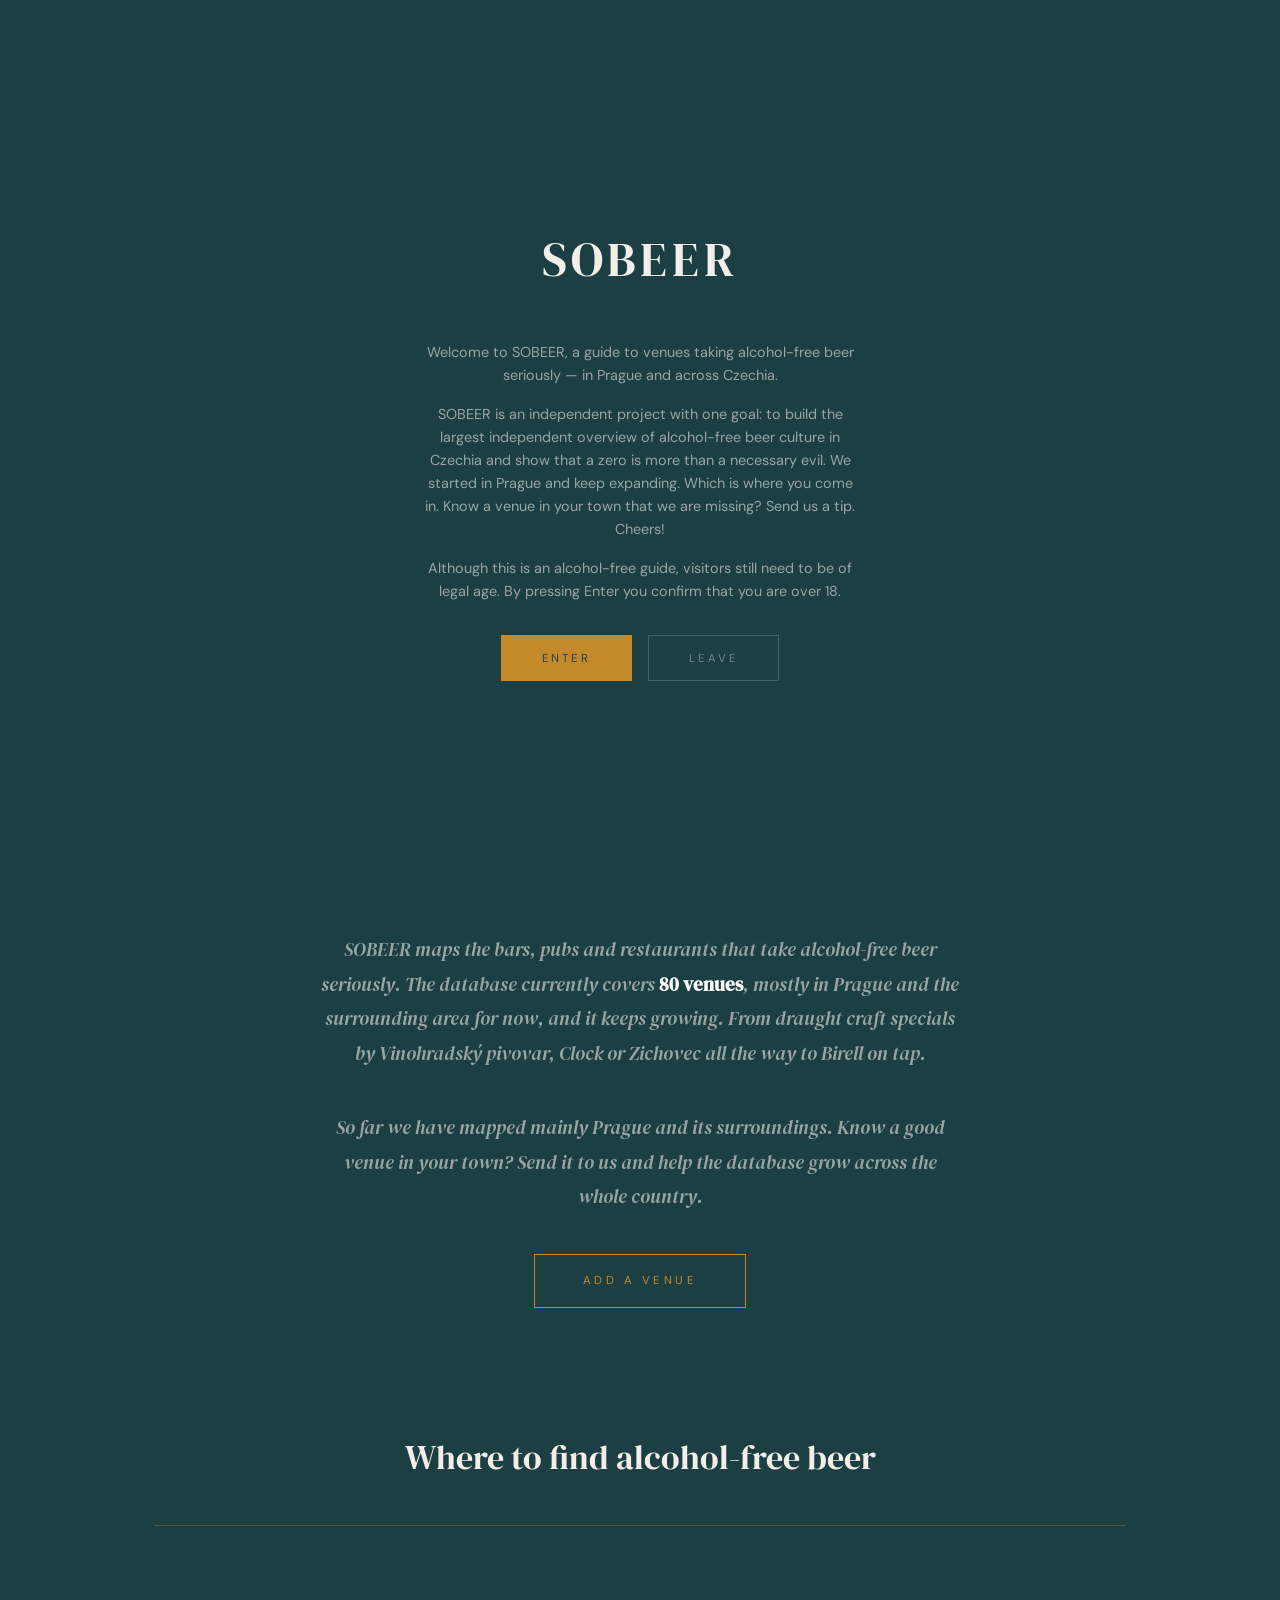
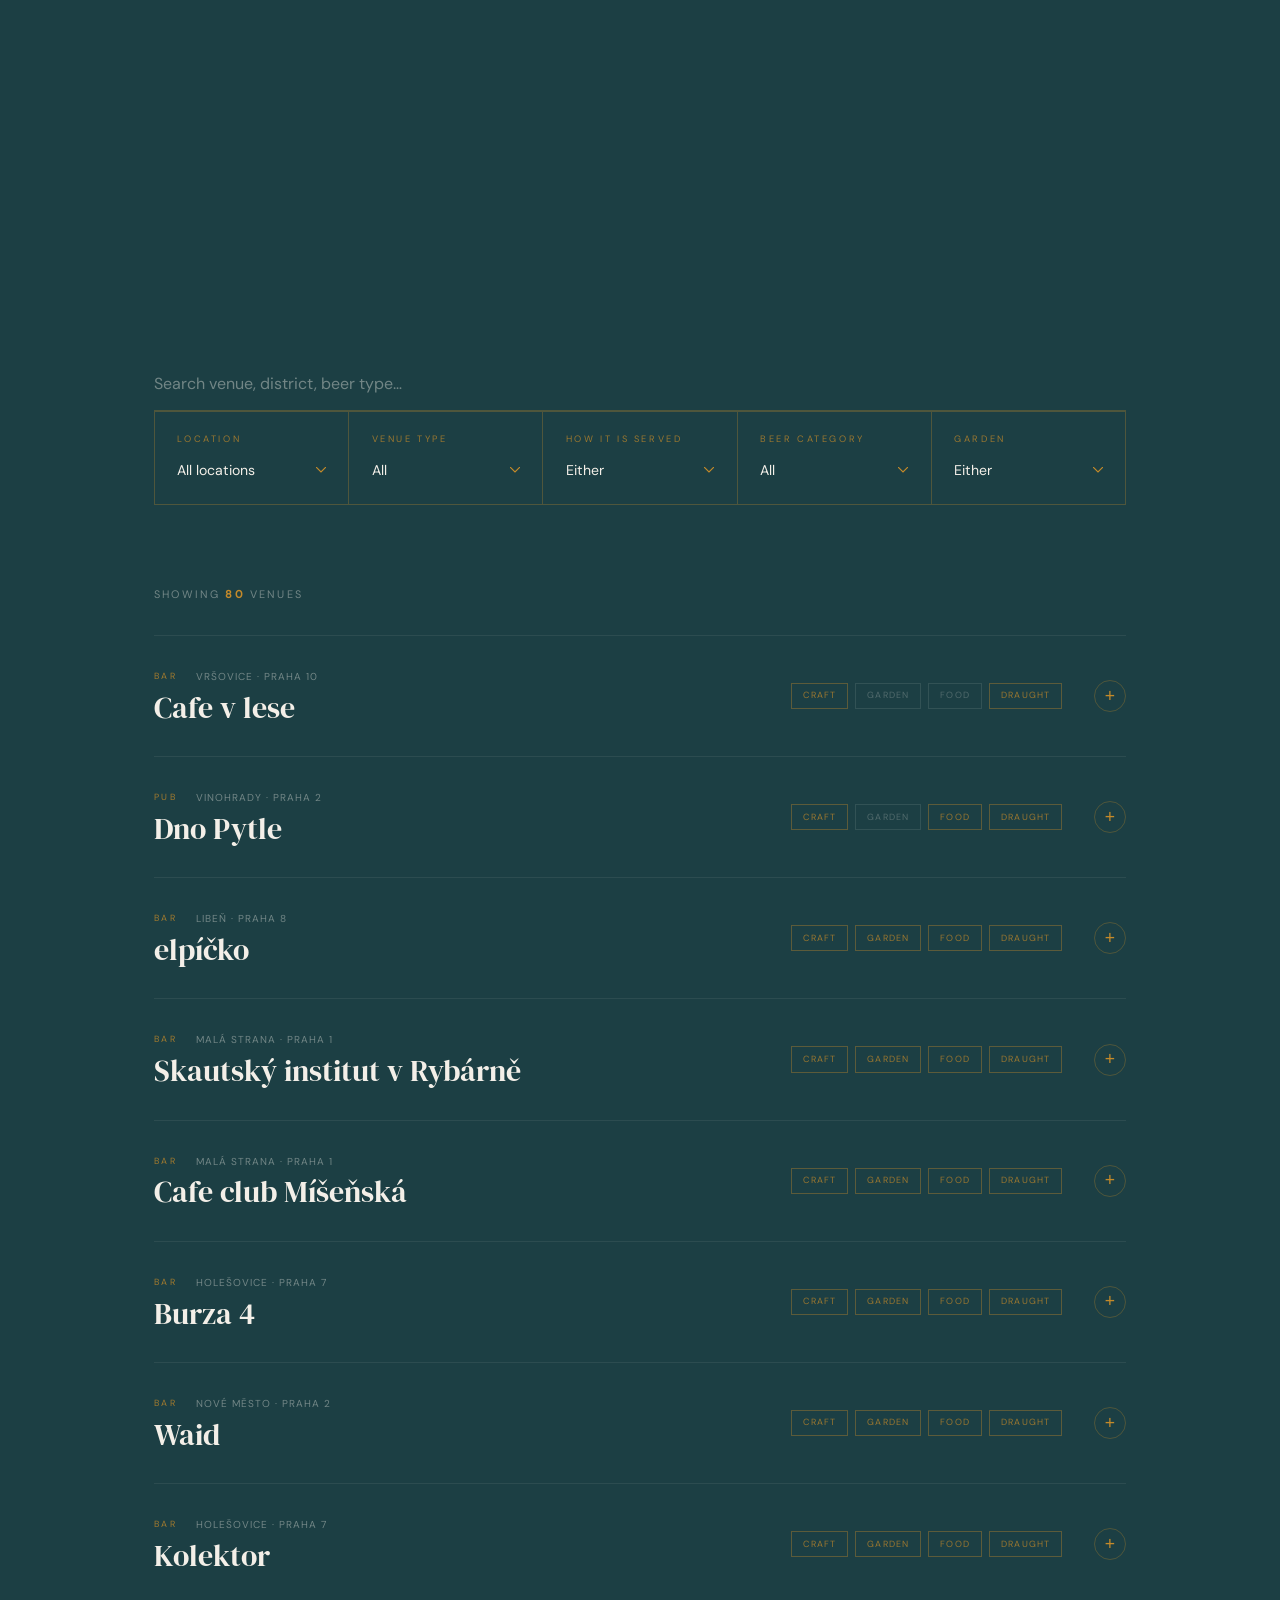
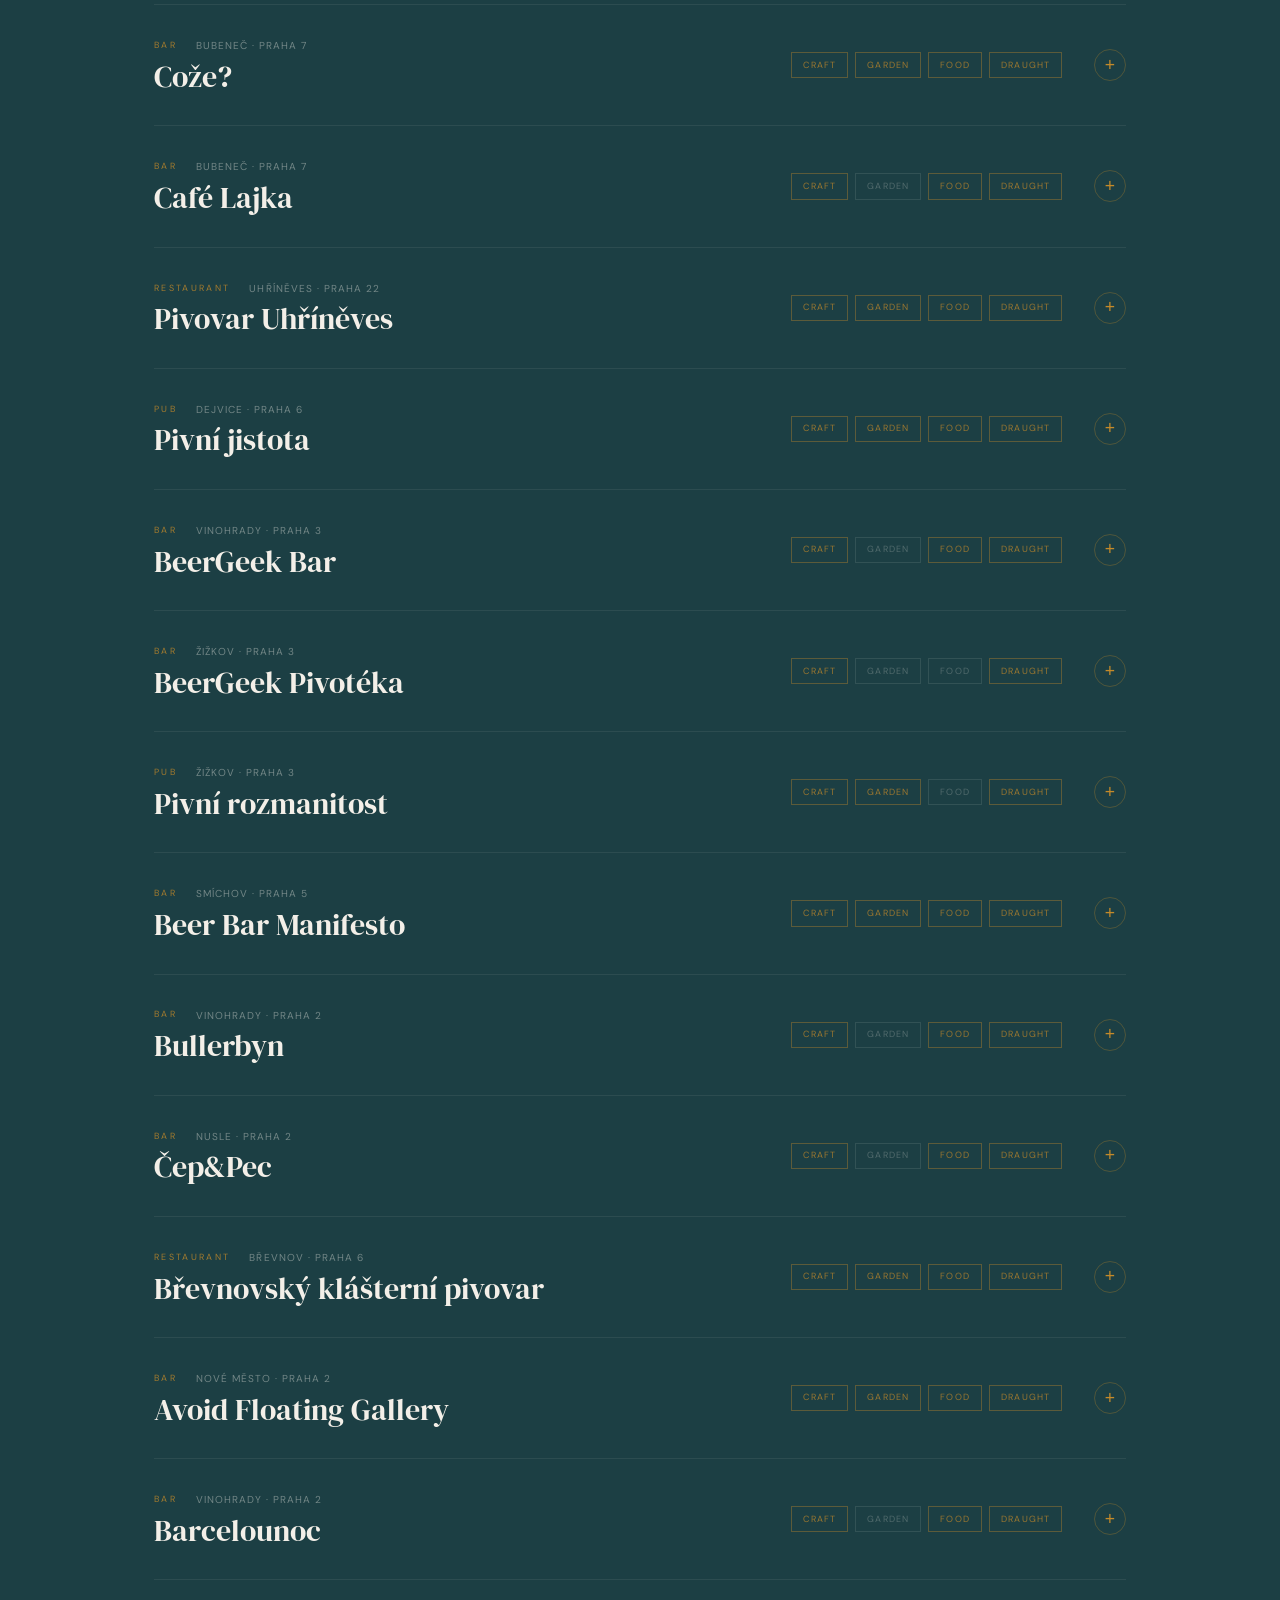
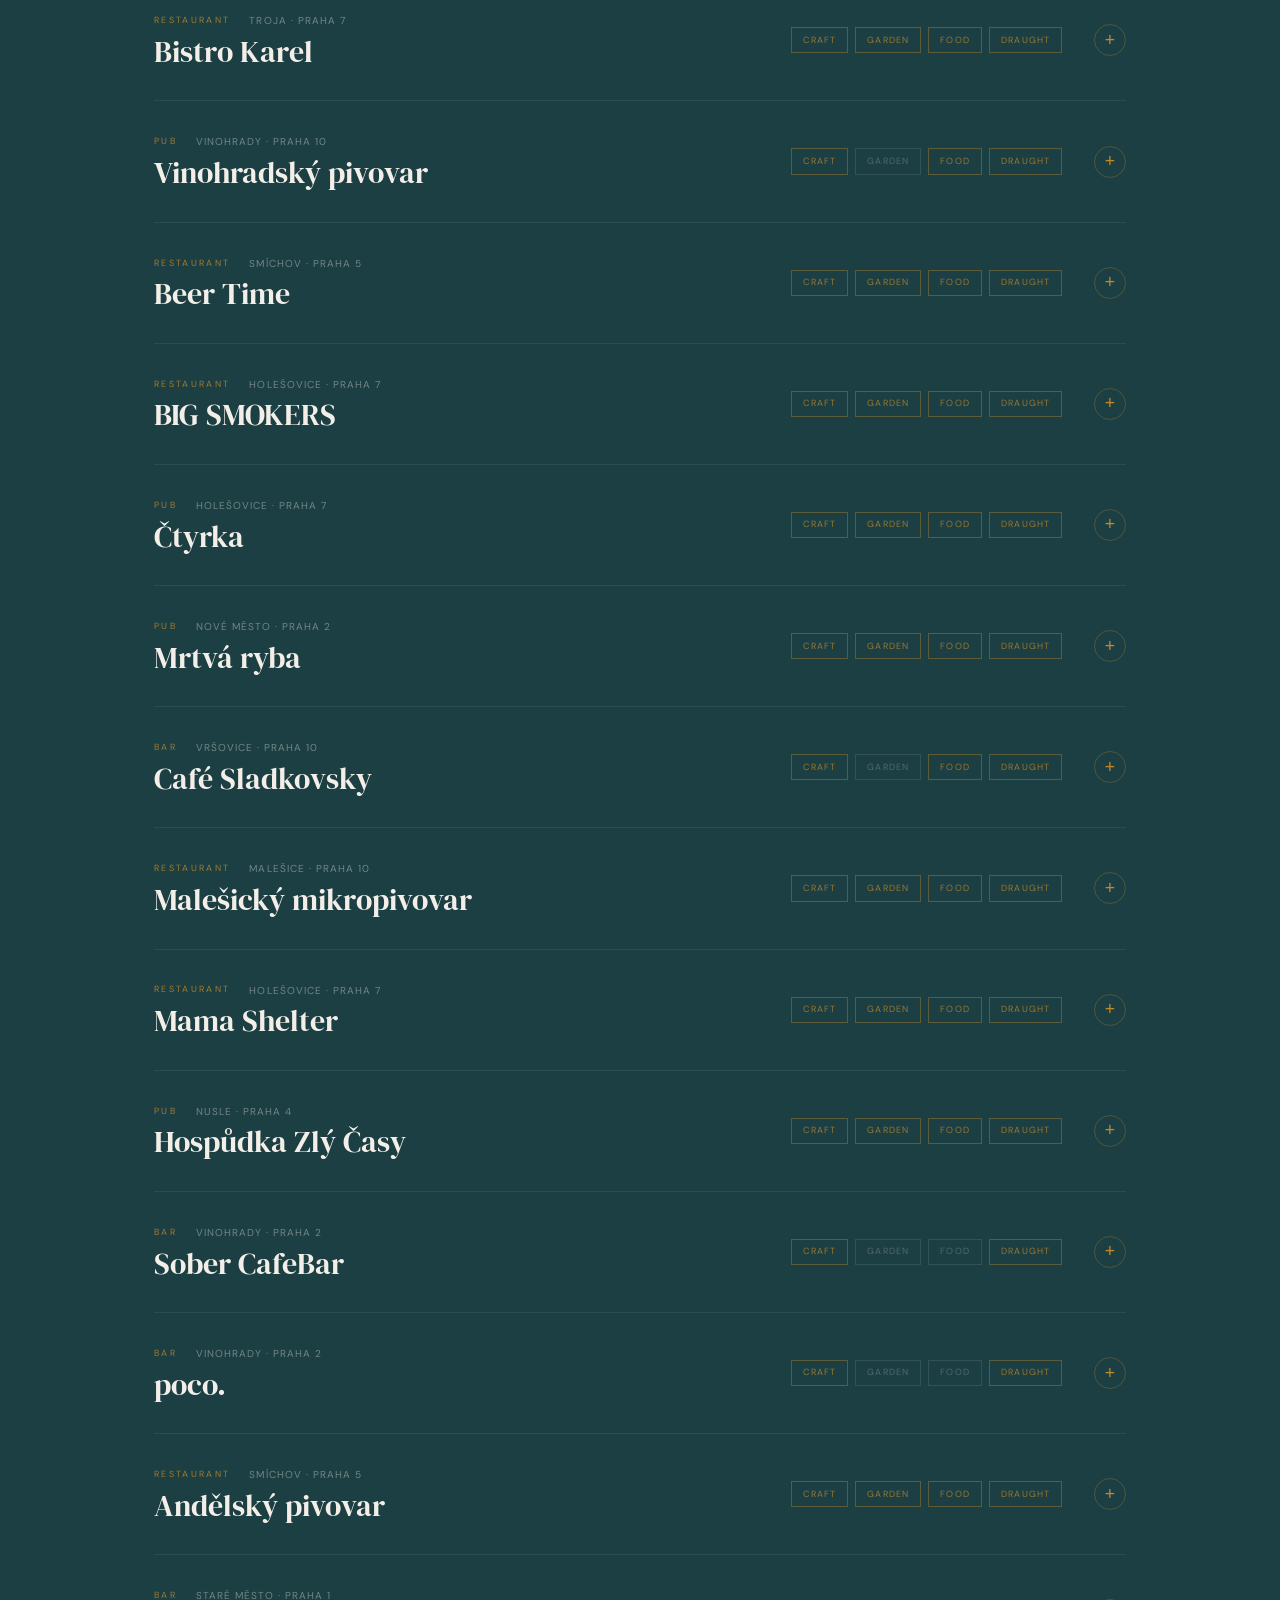
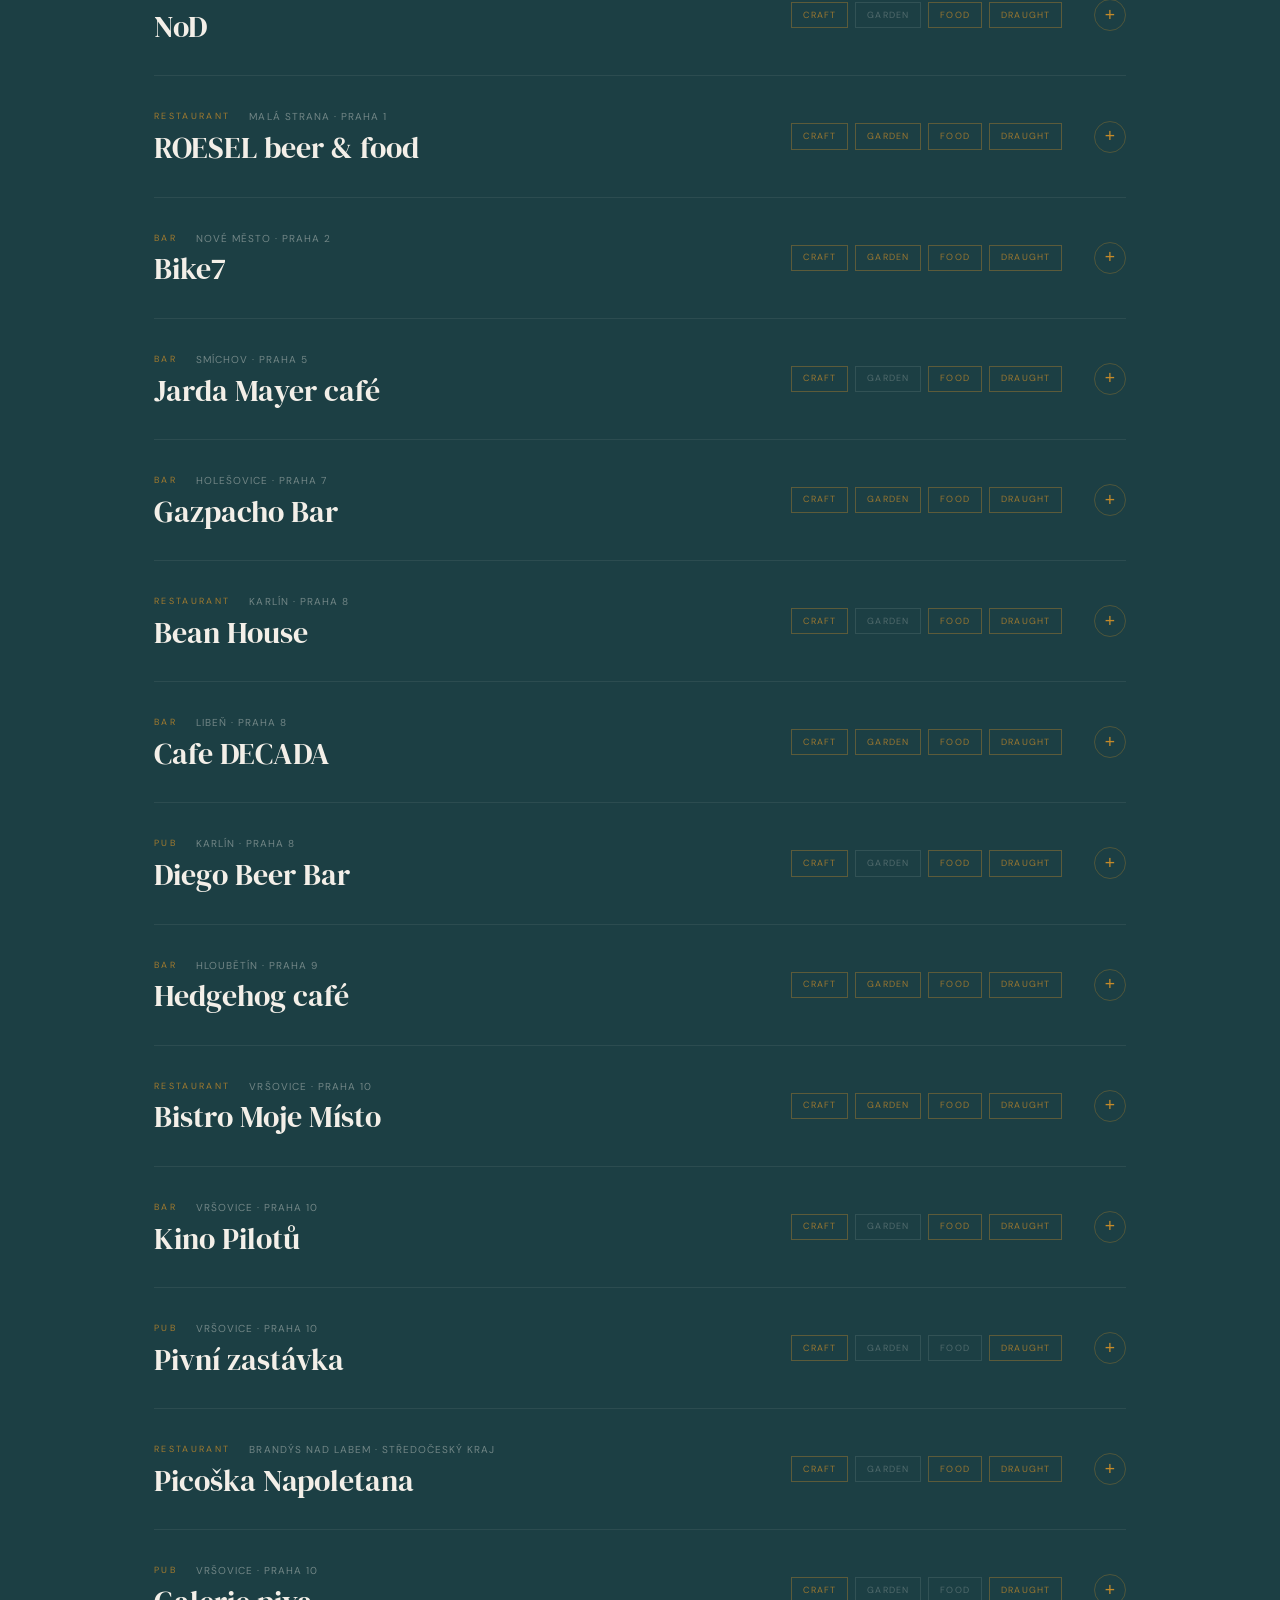
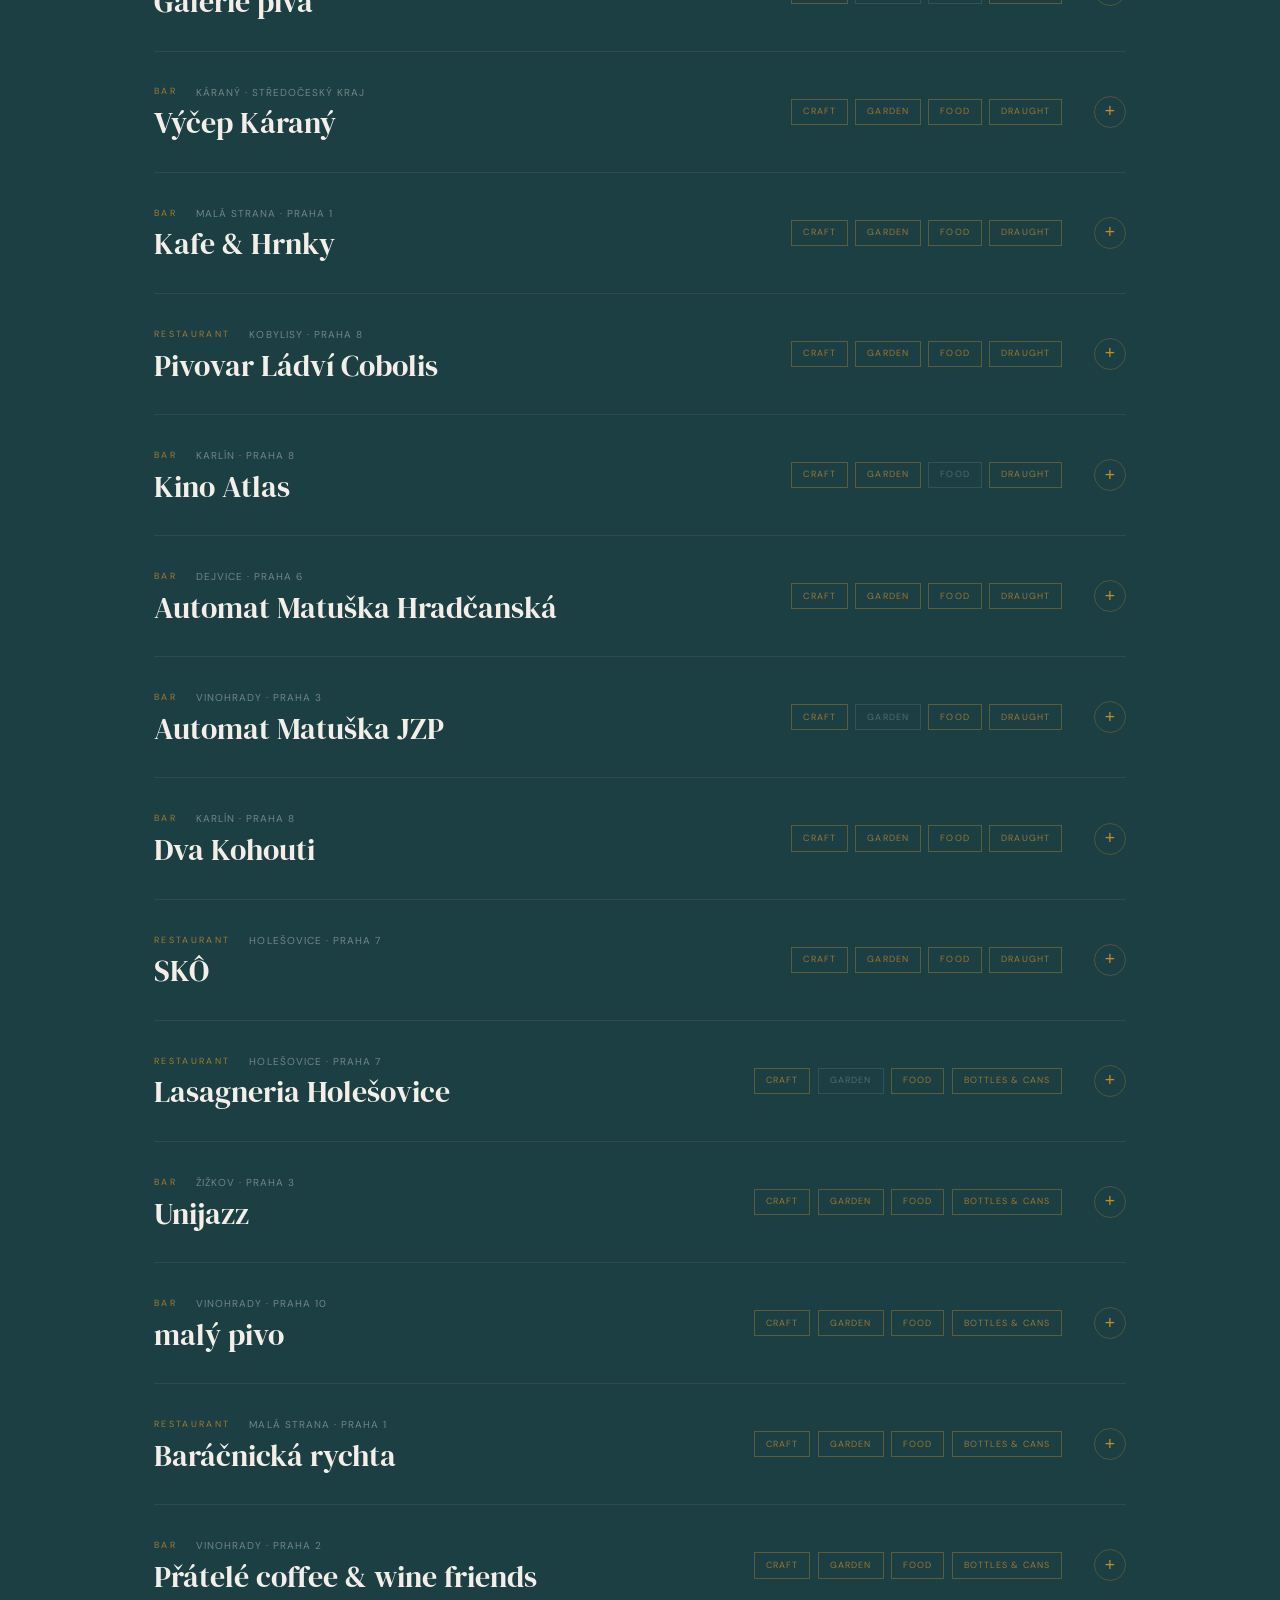
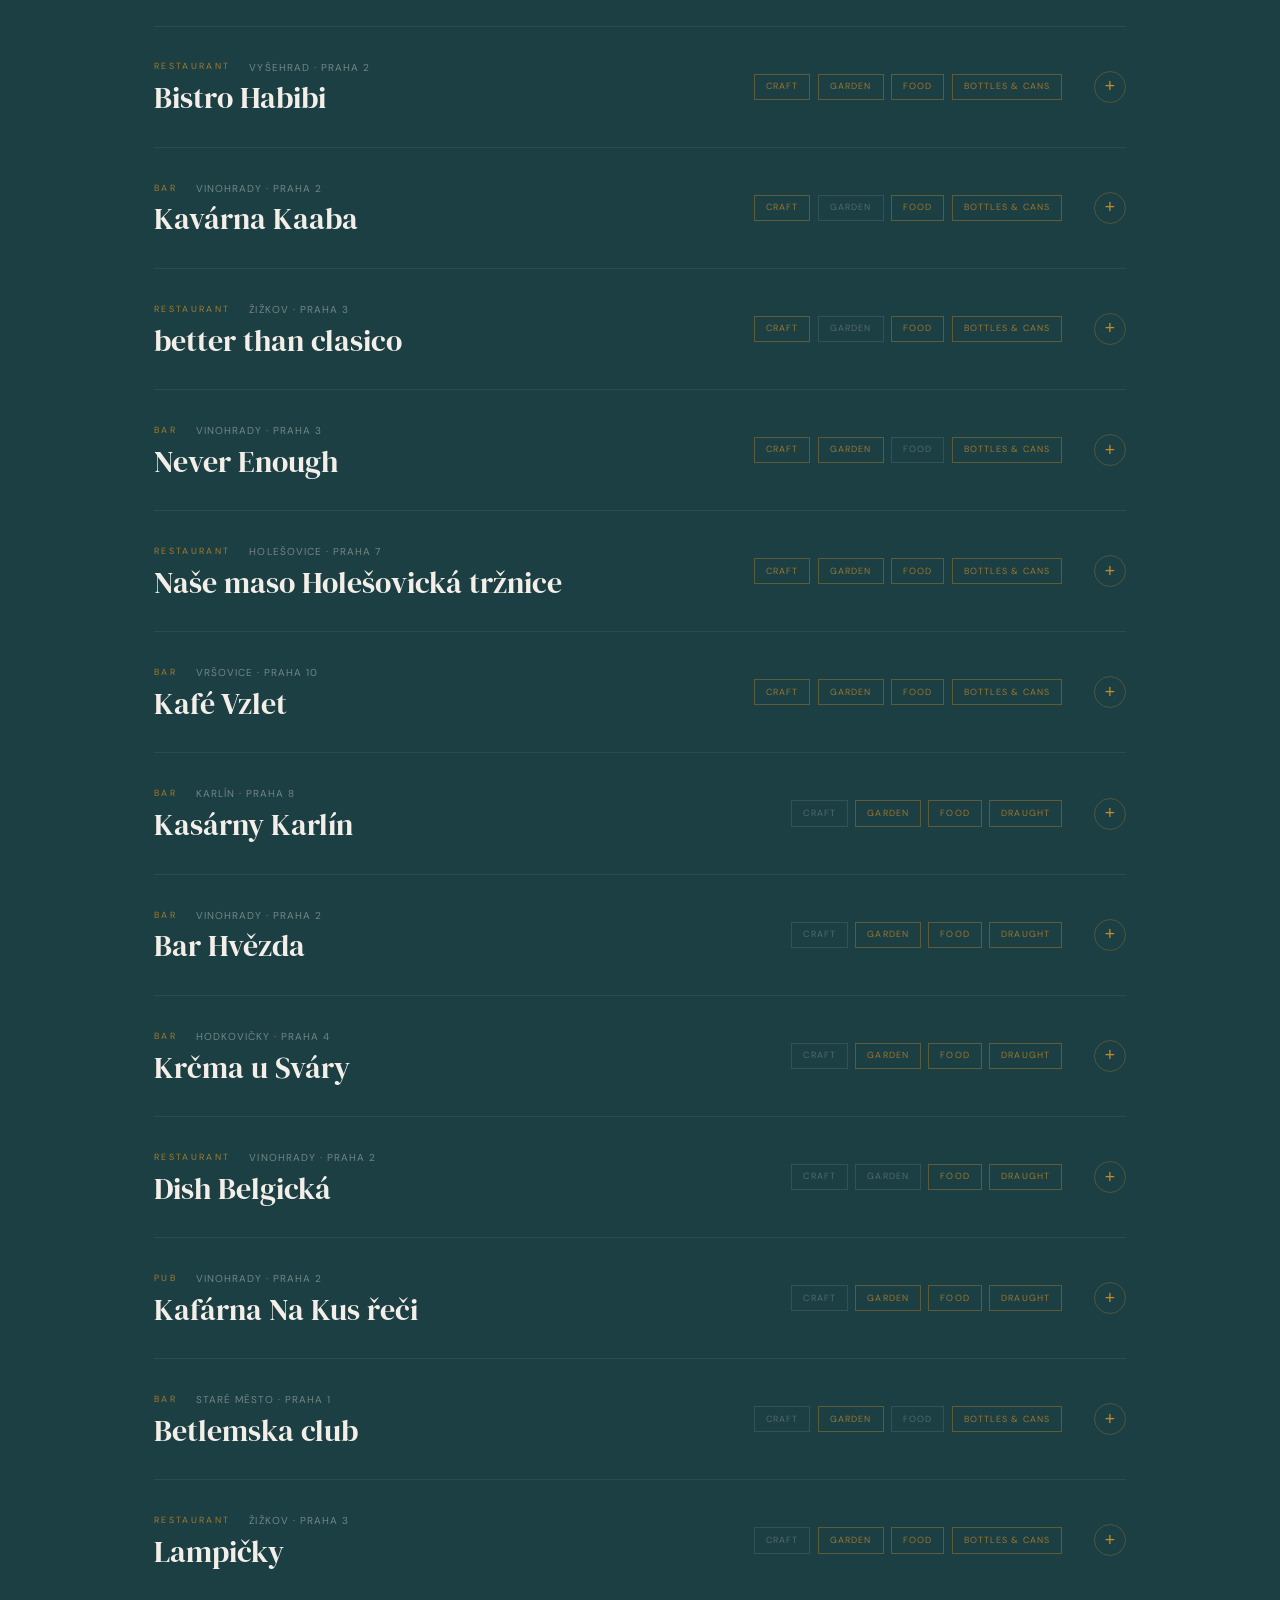
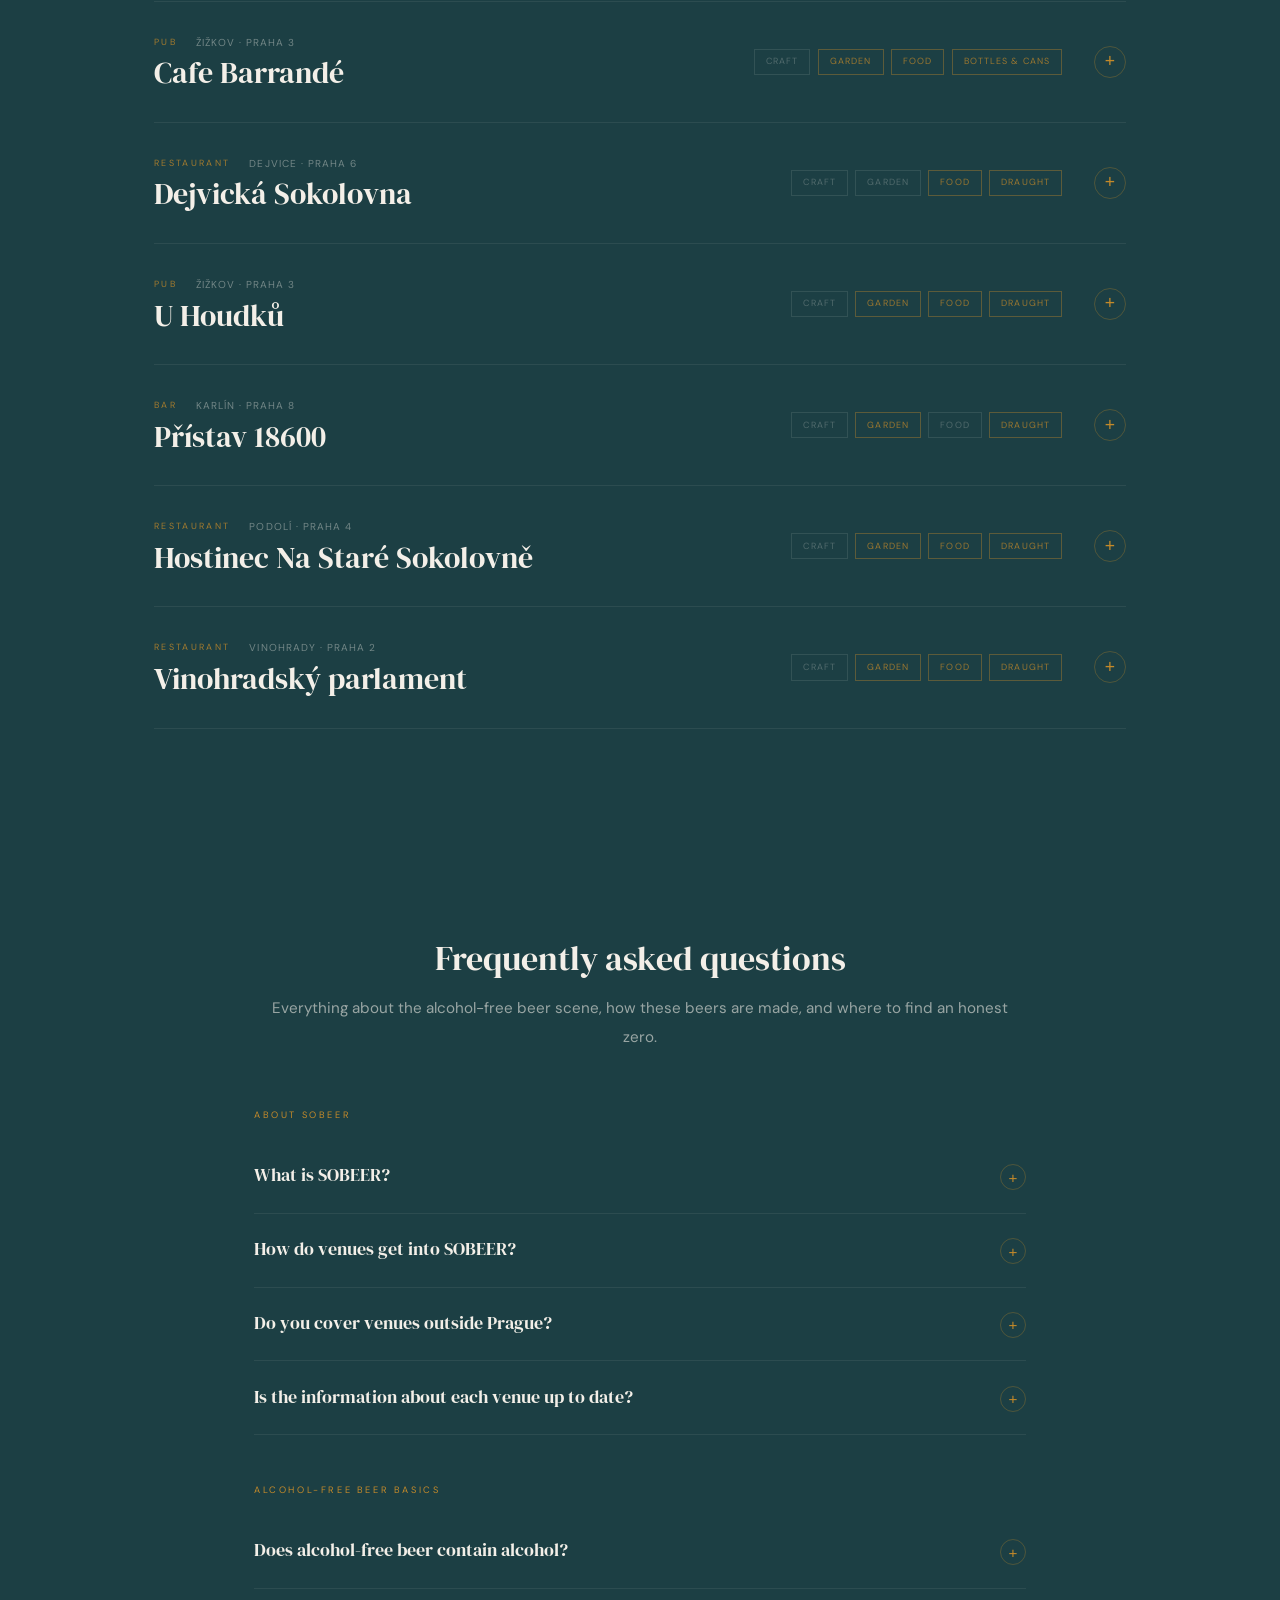
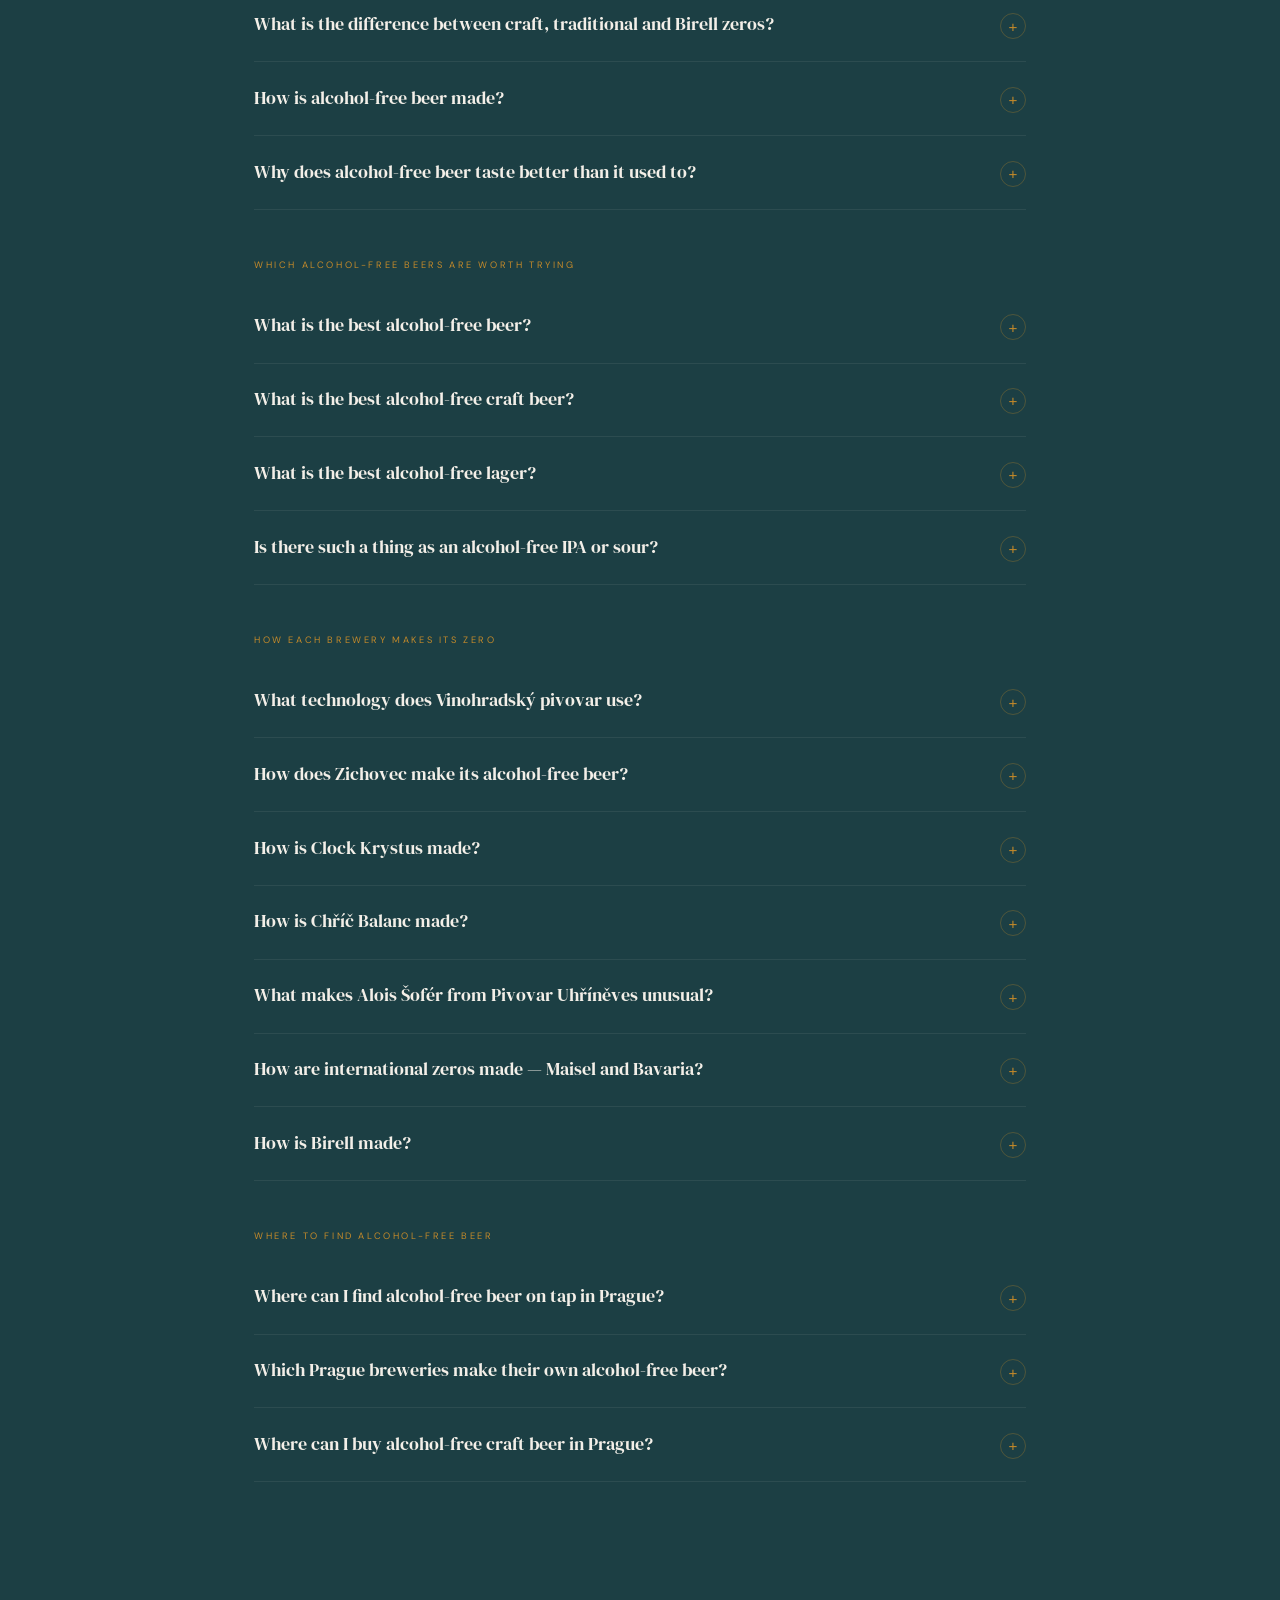
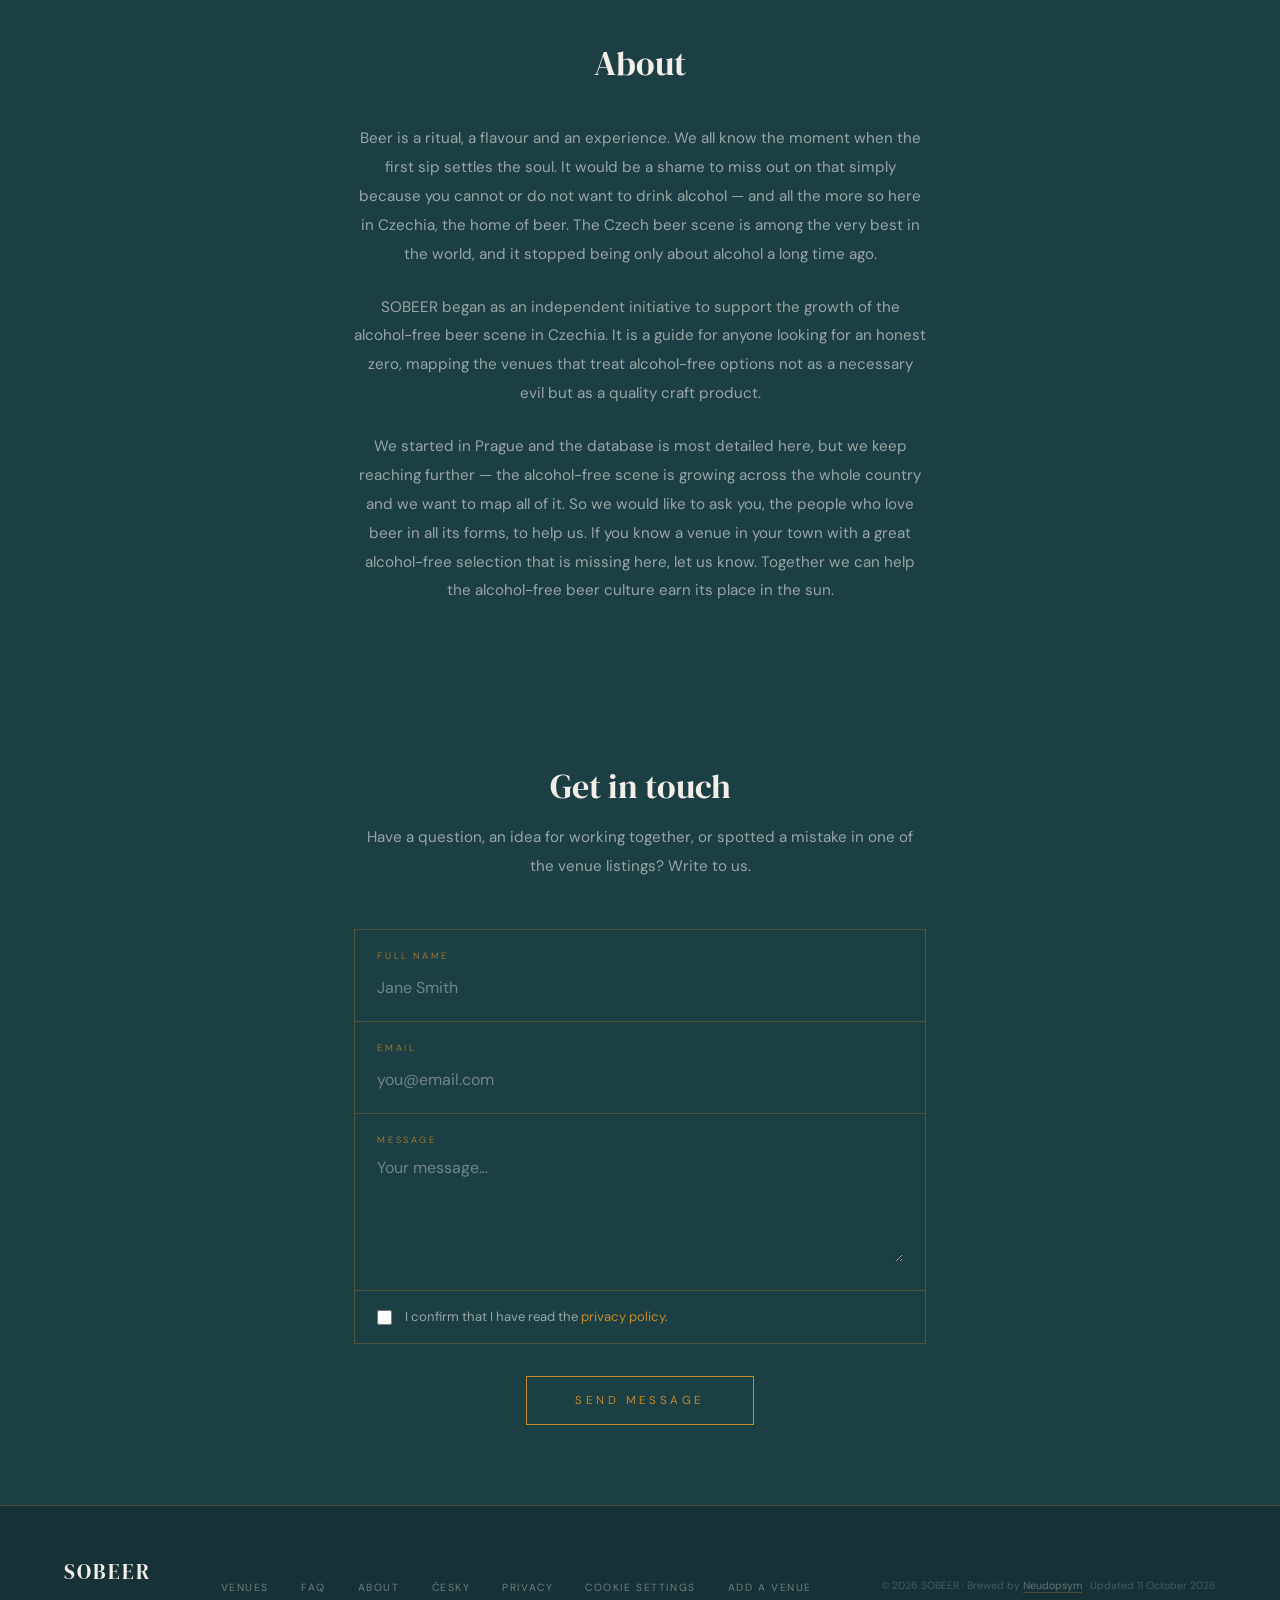
==== commit da01eea6: "Add manifest link and update location options" ====
--- a/en/index.html
+++ b/en/index.html
@@ -31,6 +31,7 @@
 <link rel="icon" type="image/png" sizes="32x32" href="../favicon-32x32.png"/>
 <link rel="icon" type="image/png" sizes="16x16" href="../favicon-16x16.png"/>
 <link rel="apple-touch-icon" sizes="180x180" href="../apple-touch-icon.png"/>
+<link rel="manifest" href="/site.webmanifest"/>
 
 
 <script type="application/ld+json">
@@ -248,186 +249,7 @@
 }
 </script>
 
-<style>
-@font-face{font-family:'DM Serif Display';src:url('../fonts/DMSerifDisplay-Regular.woff2') format('woff2');font-weight:400;font-style:normal;font-display:swap}
-@font-face{font-family:'DM Serif Display';src:url('../fonts/DMSerifDisplay-Italic.woff2') format('woff2');font-weight:400;font-style:italic;font-display:swap}
-@font-face{font-family:'DM Sans';src:url('../fonts/DMSans-Light.woff2') format('woff2');font-weight:300;font-style:normal;font-display:swap}
-@font-face{font-family:'DM Sans';src:url('../fonts/DMSans-Regular.woff2') format('woff2');font-weight:400;font-style:normal;font-display:swap}
-@font-face{font-family:'DM Sans';src:url('../fonts/DMSans-Medium.woff2') format('woff2');font-weight:500;font-style:normal;font-display:swap}
-:root{--bg:#1C3F44;--cream:#F3EFE8;--amber:#C48A2A;--amber-dim:rgba(196,138,42,0.3);--cream-dim:rgba(243,239,232,0.4);--cream-muted:rgba(243,239,232,0.58)}
-*,*::before,*::after{box-sizing:border-box;margin:0;padding:0}
-html{scroll-behavior:smooth}
-body{background:var(--bg);color:var(--cream);font-family:'DM Sans',sans-serif;font-weight:400;font-size:17px;line-height:1.7;overflow-x:hidden}
-#age-gate{position:fixed;inset:0;z-index:9999;background:var(--bg);display:flex;align-items:center;justify-content:center;padding:2rem}
-#age-gate.hidden{display:none}
-.age-gate-box{text-align:center;max-width:440px}
-.age-gate-logo img{height:60px;display:block;margin:0 auto 2.5rem}
-.age-gate-logo-text{font-family:'DM Serif Display',serif;font-size:3rem;letter-spacing:0.1em;color:var(--cream);margin-bottom:2.5rem}
-.age-gate-box h2{font-family:'DM Serif Display',serif;font-size:clamp(1.3rem,3vw,1.7rem);font-weight:400;color:var(--cream);margin-bottom:2.5rem;line-height:1.3}
-.age-gate-btns{display:flex;gap:1rem;justify-content:center;flex-wrap:wrap}
-.age-btn-yes{padding:0.9rem 2.5rem;border:1px solid var(--amber);background:var(--amber);color:var(--bg);font-size:0.72rem;letter-spacing:0.25em;text-transform:uppercase;font-family:'DM Sans',sans-serif;cursor:pointer;transition:all 0.3s}
-.age-btn-yes:hover{background:transparent;color:var(--amber)}
-.age-btn-no{padding:0.9rem 2.5rem;border:1px solid rgba(243,239,232,0.2);background:transparent;color:var(--cream-dim);font-size:0.72rem;letter-spacing:0.25em;text-transform:uppercase;font-family:'DM Sans',sans-serif;cursor:pointer;transition:all 0.3s}
-.age-btn-no:hover{border-color:var(--cream-dim);color:var(--cream)}
-.age-gate-denied{display:none;margin-top:2rem;font-size:0.82rem;color:var(--cream-muted);font-family:'DM Sans',sans-serif;line-height:1.6}
-.map-placeholder{display:flex;align-items:center;justify-content:center;background:rgba(0,0,0,0.2);border:1px solid var(--amber-dim);flex-direction:column;gap:1rem;min-height:220px;height:100%;position:relative;z-index:2}
-.map-placeholder p{font-size:1.1rem;color:var(--cream-dim);font-family:'DM Sans',sans-serif;text-align:center;padding:0 1rem}
-.map-placeholder button{padding:0.5rem 1.4rem;border:1px solid var(--amber-dim);background:transparent;color:var(--amber);font-size:0.65rem;letter-spacing:0.2em;text-transform:uppercase;font-family:'DM Sans',sans-serif;cursor:pointer;transition:all 0.3s}
-.map-placeholder button:hover{background:var(--amber);color:var(--bg)}
-nav{position:fixed;top:0;left:0;right:0;z-index:1000;display:flex;align-items:center;justify-content:space-between;padding:2rem 4rem;background:var(--bg);border-bottom:1px solid var(--amber-dim);transition:padding 0.4s}
-.nav-logo img{height:38px;display:block}
-.nav-logo-text{font-family:'DM Serif Display',serif;font-size:1.4rem;letter-spacing:0.1em;color:var(--cream);text-decoration:none}
-nav ul{list-style:none;display:flex;gap:2rem}
-nav ul a{text-decoration:none;font-size:0.7rem;letter-spacing:0.18em;text-transform:uppercase;color:var(--cream-dim);transition:color 0.3s;font-family:'DM Sans',sans-serif}
-nav ul a:hover{color:var(--amber)}
-.hamburger{display:none;flex-direction:column;justify-content:center;gap:5px;cursor:pointer;padding:6px;background:transparent;border:none;z-index:300;position:relative}
-.hamburger span{display:block;width:22px;height:2px;background:var(--cream);transition:all 0.3s;transform-origin:center}
-.hamburger.open span:nth-child(1){transform:translateY(7px) rotate(45deg)}
-.hamburger.open span:nth-child(2){opacity:0;transform:scaleX(0)}
-.hamburger.open span:nth-child(3){transform:translateY(-7px) rotate(-45deg)}
-#mobile-menu{display:none;position:fixed;top:60px;right:1.5rem;z-index:1001;background:rgba(14,32,36,0.98);border:1px solid var(--amber-dim);min-width:180px;box-shadow:0 8px 32px rgba(0,0,0,0.5)}
-#mobile-menu.open{display:block}
-#mobile-menu ul{list-style:none}
-#mobile-menu ul li a{display:block;padding:0.9rem 1.4rem;text-decoration:none;font-size:0.68rem;letter-spacing:0.2em;text-transform:uppercase;color:var(--cream-dim);font-family:'DM Sans',sans-serif;border-bottom:1px solid rgba(196,138,42,0.08);transition:color 0.2s,background 0.2s}
-#mobile-menu ul li:last-child a{border-bottom:none}
-#mobile-menu ul li a:hover{color:var(--amber);background:rgba(196,138,42,0.05)}
-.hero{min-height:100vh;display:flex;flex-direction:column;align-items:center;justify-content:center;text-align:center;padding:12rem 4rem 8rem}
-.hero-logo-text{font-family:'DM Serif Display',serif;font-size:clamp(4rem,12vw,9rem);letter-spacing:0.06em;color:var(--cream);line-height:1;opacity:0;animation:appear 0.9s 0.2s forwards}
-.hero-claim{margin-top:3rem;font-family:'DM Serif Display',serif;font-style:italic;font-size:clamp(1rem,2vw,1.3rem);color:var(--cream-muted);line-height:1.4;opacity:0;animation:appear 0.9s 0.55s forwards}
-.hero-claim+.hero-claim{margin-top:0.6rem;animation-delay:0.7s}
-.hero-line{width:36px;height:1px;background:var(--amber);margin:4rem auto 0;opacity:0;animation:appear 0.9s 0.9s forwards}
-@keyframes appear{from{opacity:0;transform:translateY(14px)}to{opacity:1;transform:translateY(0)}}
-#bary{padding:6rem 4rem 8rem;max-width:1100px;margin:0 auto}
-.section-heading{font-family:'DM Serif Display',serif;font-size:clamp(1.6rem,2.8vw,2.1rem);font-weight:400;line-height:1.25;color:var(--cream);text-align:center;max-width:900px;margin:0 auto 3rem}
-.search-wrap{position:relative}
-.search-wrap input{width:100%;background:transparent;border:none;border-bottom:1px solid var(--amber-dim);padding:1rem 5.5rem 1rem 0;color:var(--cream);font-family:'DM Sans',sans-serif;font-size:1rem;outline:none;transition:border-color 0.3s}
-.search-wrap input::placeholder{color:var(--cream-dim)}
-.search-wrap input:focus{border-color:var(--amber)}
-.search-clear{display:none;position:absolute;right:0;top:50%;transform:translateY(-50%);background:transparent;border:1px solid var(--amber-dim);color:var(--amber);font-family:'DM Sans',sans-serif;font-size:0.62rem;letter-spacing:0.2em;text-transform:uppercase;padding:0.45rem 1.1rem;cursor:pointer;transition:all 0.3s}
-.search-clear:hover{background:var(--amber);color:var(--bg)}
-.search-clear.show{display:block}
-.filters{display:grid;grid-template-columns:repeat(5,1fr);border-left:1px solid var(--amber-dim);border-top:1px solid var(--amber-dim);margin-bottom:5rem}
-.filter-group{border-right:1px solid var(--amber-dim);border-bottom:1px solid var(--amber-dim);padding:1.2rem 1.4rem}
-.filter-label{display:block;font-size:0.58rem;letter-spacing:0.28em;text-transform:uppercase;color:var(--amber);opacity:0.75;margin-bottom:0.5rem;font-family:'DM Sans',sans-serif}
-.filter-group select{width:100%;background:transparent;border:none;color:var(--cream);font-family:'DM Sans',sans-serif;font-size:0.88rem;outline:none;cursor:pointer;appearance:none;background-image:url("data:image/svg+xml,%3Csvg xmlns='http://www.w3.org/2000/svg' width='10' height='6' viewBox='0 0 10 6'%3E%3Cpath d='M0 0l5 5 5-5' stroke='%23C48A2A' stroke-width='1.2' fill='none'/%3E%3C/svg%3E");background-repeat:no-repeat;background-position:right 0 center;padding-right:1.2rem;transition:color 0.3s}
-.filter-group select:hover,.filter-group select:focus{color:var(--amber)}
-.filter-group select option{background:#1C3F44;color:var(--cream)}
-.results-count{font-size:0.68rem;letter-spacing:0.2em;text-transform:uppercase;color:var(--cream-dim);margin-bottom:2rem;min-height:1em;font-family:'DM Sans',sans-serif}
-.results-count strong{color:var(--amber)}
-.bars-list{display:flex;flex-direction:column}
-.bar-item{border-bottom:1px solid rgba(243,239,232,0.07);transition:background 0.3s}
-.bar-item:first-child{border-top:1px solid rgba(243,239,232,0.07)}
-.bar-item:hover{background:rgba(243,239,232,0.02)}
-.bar-header{padding:2rem 0;display:flex;align-items:center;gap:2rem;cursor:pointer}
-.bar-header-left{flex:1;min-width:0}
-.bar-meta-row{display:flex;align-items:center;gap:1.2rem;margin-bottom:0.35rem}
-.badge-type{font-size:0.56rem;letter-spacing:0.26em;text-transform:uppercase;color:var(--amber);opacity:0.8;font-family:'DM Sans',sans-serif}
-.badge-district{font-size:0.63rem;letter-spacing:0.1em;text-transform:uppercase;color:var(--cream-dim);font-family:'DM Sans',sans-serif}
-.bar-name{font-family:'DM Serif Display',serif;font-size:clamp(1.4rem,2.5vw,1.9rem);font-weight:400;color:var(--cream);line-height:1.1}
-.bar-header-right{display:flex;align-items:center;gap:2rem;flex-shrink:0}
-.pills{display:flex;gap:0.45rem;flex-wrap:wrap;justify-content:flex-end}
-.pill{font-size:0.56rem;letter-spacing:0.12em;text-transform:uppercase;padding:0.28rem 0.7rem;border:1px solid rgba(243,239,232,0.1);color:rgba(243,239,232,0.25);font-family:'DM Sans',sans-serif}
-.pill.on{border-color:rgba(196,138,42,0.38);color:rgba(196,138,42,0.75)}
-.toggle-btn{width:32px;height:32px;flex-shrink:0;border:1px solid var(--amber-dim);border-radius:50%;background:transparent;cursor:pointer;color:var(--amber);font-size:1.1rem;display:flex;align-items:center;justify-content:center;transition:all 0.35s}
-.bar-item.open .toggle-btn{background:var(--amber);color:var(--bg);transform:rotate(45deg)}
-.bar-detail{max-height:0;overflow:hidden;transition:max-height 0.65s cubic-bezier(0.4,0,0.2,1);position:relative;z-index:1}
-.bar-item.open .bar-detail{max-height:none;overflow:visible}
-.bar-detail-inner{display:grid;grid-template-columns:628px 1fr;gap:0;border-top:1px solid var(--amber-dim);padding:2.5rem 0 3rem;overflow:visible}
-.detail-cols{display:grid;grid-template-columns:1fr 1fr}
-.detail-col{display:flex;flex-direction:column;gap:1.8rem;padding-right:2rem}
-.map-btn{display:inline-block;margin-top:0.8rem;padding:0.55rem 1.4rem;border:1px solid var(--amber);color:var(--amber);text-decoration:none;font-size:0.62rem;letter-spacing:0.2em;text-transform:uppercase;font-family:'DM Sans',sans-serif;transition:all 0.3s;align-self:flex-start}
-.map-btn:hover{background:var(--amber);color:var(--bg)}
-.dl-label{font-size:0.56rem;letter-spacing:0.28em;text-transform:uppercase;color:var(--amber);opacity:0.65;margin-bottom:0.3rem;font-family:'DM Sans',sans-serif}
-.dl-value{font-size:0.9rem;color:var(--cream-muted);line-height:1.55;white-space:pre-line;font-family:'DM Sans',sans-serif}
-.detail-desc{font-family:'DM Serif Display',serif;font-style:italic;font-size:1.05rem;color:rgba(243,239,232,0.48);line-height:1.7}
-.no-results{display:none;text-align:center;padding:6rem 0;font-family:'DM Serif Display',serif;font-style:italic;font-size:1.3rem;color:var(--cream-dim)}
-.cta-add{max-width:1100px;margin:0 auto;padding:2rem 4rem;text-align:center}
-.cta-add p{font-family:'DM Serif Display',serif;font-style:italic;font-size:clamp(1rem,2vw,1.2rem);color:var(--cream-muted);max-width:640px;margin:0 auto 2.5rem;line-height:1.8}
-.cta-btn{display:inline-block;padding:1rem 3rem;border:1px solid var(--amber);color:var(--amber);text-decoration:none;font-size:0.72rem;letter-spacing:0.3em;text-transform:uppercase;font-family:'DM Sans',sans-serif;transition:all 0.3s}
-.cta-btn:hover{background:var(--amber);color:var(--bg)}
-#mapa{padding:0}
-.cta-add p strong{color:#fff;font-weight:700;font-style:normal}
-.tech-table{width:100%;border-collapse:collapse;margin:1.4rem 0 0.4rem;font-family:'DM Sans',sans-serif;font-size:0.82rem}
-.tech-table th{text-align:left;font-size:0.56rem;letter-spacing:0.22em;text-transform:uppercase;color:var(--amber);opacity:0.8;font-weight:400;padding:0 0.8rem 0.6rem 0;border-bottom:1px solid var(--amber-dim)}
-.tech-table td{padding:0.7rem 0.8rem 0.7rem 0;border-bottom:1px solid rgba(243,239,232,0.07);color:var(--cream-muted);vertical-align:top;line-height:1.5}
-.tech-table td:first-child{color:var(--cream)}
-.table-scroll{overflow-x:auto;-webkit-overflow-scrolling:touch}
-@media(max-width:700px){.tech-table{font-size:0.76rem;min-width:520px}}
-#overview-map{height:400px;width:100%;border-top:1px solid var(--amber-dim);margin-bottom:2rem}
-#faq{padding:5rem 4rem;max-width:900px;margin:0 auto}
-#faq .section-heading{margin-bottom:1rem}
-.faq-sub{font-size:0.95rem;line-height:1.9;color:var(--cream-muted);font-family:'DM Sans',sans-serif;text-align:center;margin-bottom:3.5rem}
-.faq-group-label{font-size:0.58rem;letter-spacing:0.28em;text-transform:uppercase;color:var(--amber);opacity:0.75;font-family:'DM Sans',sans-serif;margin:3rem 0 1rem}
-.faq-group-label:first-of-type{margin-top:0}
-.faq-item{border-bottom:1px solid rgba(243,239,232,0.07)}
-.faq-item:first-of-type{border-top:1px solid rgba(243,239,232,0.07)}
-.faq-q{padding:1.4rem 0;display:flex;align-items:flex-start;justify-content:space-between;gap:1.5rem;cursor:pointer}
-.faq-q h3{font-family:'DM Serif Display',serif;font-size:clamp(1rem,1.8vw,1.15rem);font-weight:400;color:var(--cream);line-height:1.4;flex:1;transition:color 0.3s}
-.faq-item:hover .faq-q h3{color:var(--amber)}
-.faq-toggle{width:26px;height:26px;flex-shrink:0;border:1px solid var(--amber-dim);border-radius:50%;background:transparent;color:var(--amber);font-size:0.95rem;display:flex;align-items:center;justify-content:center;transition:all 0.35s;margin-top:2px;cursor:pointer}
-.faq-item.open .faq-toggle{background:var(--amber);color:var(--bg);transform:rotate(45deg)}
-.faq-a{max-height:0;overflow:hidden;transition:max-height 0.55s cubic-bezier(0.4,0,0.2,1)}
-.faq-a-inner{padding:0 0 1.8rem;font-size:0.9rem;line-height:1.8;color:var(--cream-muted);font-family:'DM Sans',sans-serif}
-.faq-a-inner p+p{margin-top:0.9rem}
-.faq-a-inner strong{color:var(--cream);font-weight:500}
-.faq-a-inner ul{margin:0.9rem 0 0 1.2rem}
-.faq-a-inner li{margin-bottom:0.4rem}
-#o-nas{padding:5rem 4rem;text-align:center;max-width:700px;margin:0 auto}
-#o-nas .section-heading{margin-bottom:2.5rem}
-#o-nas p{font-size:0.95rem;line-height:1.9;color:var(--cream-muted);font-family:'DM Sans',sans-serif}
-#o-nas p+p{margin-top:1.5rem}
-#kontakt{padding:5rem 4rem;max-width:700px;margin:0 auto;text-align:center}
-#kontakt .section-heading{margin-bottom:1rem}
-.kontakt-sub{font-size:0.95rem;line-height:1.9;color:var(--cream-muted);font-family:'DM Sans',sans-serif;margin-bottom:3rem}
-.cf-field{border:1px solid var(--amber-dim);border-bottom:none;padding:1.2rem 1.4rem;text-align:left}
-.cf-field-last{border:1px solid var(--amber-dim);padding:1.2rem 1.4rem;text-align:left}
-.cf-field label,.cf-field-last label{display:block;font-size:0.58rem;letter-spacing:0.28em;text-transform:uppercase;color:var(--amber);opacity:0.75;margin-bottom:0.5rem;font-family:'DM Sans',sans-serif}
-.cf-field input,.cf-field-last textarea{width:100%;background:transparent;border:none;color:var(--cream);font-family:'DM Sans',sans-serif;font-size:1rem;outline:none}
-.cf-field-last textarea{resize:vertical}
-.cf-field input::placeholder,.cf-field-last textarea::placeholder{color:var(--cream-dim)}
-.cf-consent{border:1px solid var(--amber-dim);border-top:none;padding:1rem 1.4rem;display:flex;align-items:flex-start;gap:0.8rem;text-align:left}
-.cf-consent input[type=checkbox]{flex-shrink:0;margin-top:3px;accent-color:var(--amber);width:15px;height:15px;cursor:pointer}
-.cf-consent label{font-size:0.82rem;color:var(--cream-muted);font-family:'DM Sans',sans-serif;line-height:1.5;cursor:pointer}
-.cf-consent a{color:var(--amber);text-decoration:none}
-.cf-btn{display:inline-block;margin-top:2rem;padding:1rem 3rem;border:1px solid var(--amber);color:var(--amber);background:transparent;font-size:0.72rem;letter-spacing:0.3em;text-transform:uppercase;font-family:'DM Sans',sans-serif;cursor:pointer;transition:all 0.3s}
-.cf-btn:hover{background:var(--amber);color:var(--bg)}
-.cf-msg{display:none;margin-top:1.5rem;font-family:'DM Sans',sans-serif;font-size:0.9rem}
-.cf-ok{color:var(--amber)}
-.cf-err{color:#e07070}
-.legal-page{display:none;padding:8rem 4rem;max-width:800px;margin:0 auto}
-.legal-page h2{font-family:'DM Serif Display',serif;font-size:clamp(1.6rem,2.8vw,2.1rem);font-weight:400;color:var(--cream);margin-bottom:3rem}
-.legal-page h3{font-family:'DM Serif Display',serif;font-size:1.1rem;font-weight:400;color:var(--cream);margin-bottom:0.8rem;margin-top:2rem}
-.legal-page h4{font-family:'DM Sans',sans-serif;font-size:0.82rem;font-weight:500;color:var(--cream);margin-bottom:0.6rem;margin-top:1.6rem;letter-spacing:0.02em}
-.legal-page p{font-size:0.9rem;line-height:1.9;color:var(--cream-muted);margin-bottom:1rem;font-family:'DM Sans',sans-serif}
-.legal-page ul{margin:0 0 1rem 1.4rem}
-.legal-page li{font-size:0.9rem;line-height:1.8;color:var(--cream-muted);font-family:'DM Sans',sans-serif;margin-bottom:0.4rem}
-.legal-back{display:inline-block;margin-top:3rem;font-size:0.7rem;letter-spacing:0.2em;text-transform:uppercase;color:var(--amber);cursor:pointer;font-family:'DM Sans',sans-serif}
-footer{background:rgba(0,0,0,0.2);border-top:1px solid var(--amber-dim);padding:3rem 4rem;display:flex;align-items:center;justify-content:space-between;flex-wrap:wrap;gap:1.5rem}
-.footer-logo-text{font-family:'DM Serif Display',serif;font-size:1.3rem;letter-spacing:0.1em;color:var(--cream)}
-.footer-links{list-style:none;display:flex;gap:2rem;flex-wrap:wrap}
-.footer-links a{text-decoration:none;font-size:0.65rem;letter-spacing:0.15em;text-transform:uppercase;color:var(--cream-dim);transition:color 0.3s;cursor:pointer;font-family:'DM Sans',sans-serif}
-.footer-links a:hover{color:var(--amber)}
-.footer-copy{font-size:0.66rem;color:rgba(243,239,232,0.22);font-family:'DM Sans',sans-serif}
-.footer-by{display:block;margin-top:0.4rem;font-family:'DM Serif Display',serif;font-style:italic;font-size:0.82rem;color:var(--cream-dim)}
-.footer-by a{color:var(--amber);text-decoration:none;border-bottom:1px solid var(--amber-dim);transition:all 0.3s}
-.footer-by a:hover{color:var(--cream);border-color:var(--cream-dim)}
-.reveal{opacity:0;transform:translateY(18px);transition:opacity 0.7s,transform 0.7s}
-.reveal.visible{opacity:1;transform:none}
-@media(max-width:900px){
-  nav{padding:1.2rem 1.5rem}nav ul{display:none}.hamburger{display:flex}
-  #bary,#faq,#o-nas,#kontakt,.legal-page,.cta-add{padding-left:1.5rem;padding-right:1.5rem}
-  .filters{grid-template-columns:1fr 1fr}
-  .bar-detail-inner{grid-template-columns:1fr;gap:2rem}
-  .detail-cols{grid-template-columns:1fr}
-  .detail-col{padding-right:0}
-  .bar-header{padding:1.6rem 0;flex-wrap:wrap}
-  .bar-header-right{width:100%;justify-content:space-between;margin-top:0.5rem}
-  footer{flex-direction:column;text-align:center}
-  .footer-links{justify-content:center}
-  }
-@media(max-width:560px){.filters{grid-template-columns:1fr}.pills{display:none}}
-@media(prefers-reduced-motion:reduce){*{animation:none!important;transition:none!important}.reveal{opacity:1;transform:none}}
-</style>
+<link rel="stylesheet" href="../style.css"/>
 </head>
 <body>
 
@@ -506,7 +328,7 @@
     <button type="button" class="search-clear" id="search-clear" onclick="clearSearch()">Clear</button>
   </div>
   <div class="filters reveal">
-    <div class="filter-group"><span class="filter-label">Location</span><select id="f-district" aria-label="Location"><option value="">All locations</option><option>Brandýs nad Labem</option><option>Břevnov</option><option>Dejvice</option><option>Hloubětín</option><option>Hodkovičky</option><option>Holešovice</option><option>Káraný</option><option>Karlín</option><option>Libeň</option><option>Malá Strana</option><option>Malešice</option><option>Nové Město</option><option>Nusle</option><option>Smíchov</option><option>Staré Město</option><option>Troja</option><option>Uhříněves</option><option>Vinohrady</option><option>Vršovice</option><option>Vyšehrad</option><option>Žižkov</option></select></div>
+    <div class="filter-group"><span class="filter-label">Location</span><select id="f-district" aria-label="Location"><option value="">All locations</option><option>Brandýs nad Labem</option><option>Břevnov</option><option>Bubeneč</option><option>Dejvice</option><option>Hloubětín</option><option>Hodkovičky</option><option>Holešovice</option><option>Káraný</option><option>Karlín</option><option>Kobylisy</option><option>Libeň</option><option>Malá Strana</option><option>Malešice</option><option>Nové Město</option><option>Nusle</option><option>Podolí</option><option>Smíchov</option><option>Staré Město</option><option>Troja</option><option>Uhříněves</option><option>Vinohrady</option><option>Vršovice</option><option>Vyšehrad</option><option>Žižkov</option></select></div>
     <div class="filter-group"><span class="filter-label">Venue type</span><select id="f-type" aria-label="Venue type"><option value="">All</option><option value="Bar">Bar</option><option value="Hospoda">Pub</option><option value="Restaurace">Restaurant</option></select></div>
     <div class="filter-group"><span class="filter-label">How it is served</span><select id="f-serve" aria-label="How it is served"><option value="">Either</option><option value="Čepované">Draught</option><option value="Lahvové">Bottles & cans</option></select></div>
     <div class="filter-group"><span class="filter-label">Beer category</span><select id="f-craft" aria-label="Beer category"><option value="">All</option><option value="Craft">Craft</option><option value="Tradiční">Traditional</option><option value="Birell">Birell</option></select></div>
--- a/style.css
+++ b/style.css
@@ -0,0 +1,183 @@
+/* SOBEER — sdílené styly pro obě jazykové verze.
+   Vytaženo z <style> v obou index.html 1. 11. 2026.
+   Cesty k písmům se počítají od umístění TOHOTO souboru, tedy od kořene,
+   proto 'fonts/' funguje i pro en/index.html. */
+
+@font-face{font-family:'DM Serif Display';src:url('fonts/DMSerifDisplay-Regular.woff2') format('woff2');font-weight:400;font-style:normal;font-display:swap}
+@font-face{font-family:'DM Serif Display';src:url('fonts/DMSerifDisplay-Italic.woff2') format('woff2');font-weight:400;font-style:italic;font-display:swap}
+@font-face{font-family:'DM Sans';src:url('fonts/DMSans-Light.woff2') format('woff2');font-weight:300;font-style:normal;font-display:swap}
+@font-face{font-family:'DM Sans';src:url('fonts/DMSans-Regular.woff2') format('woff2');font-weight:400;font-style:normal;font-display:swap}
+@font-face{font-family:'DM Sans';src:url('fonts/DMSans-Medium.woff2') format('woff2');font-weight:500;font-style:normal;font-display:swap}
+:root{--bg:#1C3F44;--cream:#F3EFE8;--amber:#C48A2A;--amber-dim:rgba(196,138,42,0.3);--cream-dim:rgba(243,239,232,0.4);--cream-muted:rgba(243,239,232,0.58)}
+*,*::before,*::after{box-sizing:border-box;margin:0;padding:0}
+html{scroll-behavior:smooth}
+body{background:var(--bg);color:var(--cream);font-family:'DM Sans',sans-serif;font-weight:400;font-size:17px;line-height:1.7;overflow-x:hidden}
+#age-gate{position:fixed;inset:0;z-index:9999;background:var(--bg);display:flex;align-items:center;justify-content:center;padding:2rem}
+#age-gate.hidden{display:none}
+.age-gate-box{text-align:center;max-width:440px}
+.age-gate-logo img{height:60px;display:block;margin:0 auto 2.5rem}
+.age-gate-logo-text{font-family:'DM Serif Display',serif;font-size:3rem;letter-spacing:0.1em;color:var(--cream);margin-bottom:2.5rem}
+.age-gate-box h2{font-family:'DM Serif Display',serif;font-size:clamp(1.3rem,3vw,1.7rem);font-weight:400;color:var(--cream);margin-bottom:2.5rem;line-height:1.3}
+.age-gate-btns{display:flex;gap:1rem;justify-content:center;flex-wrap:wrap}
+.age-btn-yes{padding:0.9rem 2.5rem;border:1px solid var(--amber);background:var(--amber);color:var(--bg);font-size:0.72rem;letter-spacing:0.25em;text-transform:uppercase;font-family:'DM Sans',sans-serif;cursor:pointer;transition:all 0.3s}
+.age-btn-yes:hover{background:transparent;color:var(--amber)}
+.age-btn-no{padding:0.9rem 2.5rem;border:1px solid rgba(243,239,232,0.2);background:transparent;color:var(--cream-dim);font-size:0.72rem;letter-spacing:0.25em;text-transform:uppercase;font-family:'DM Sans',sans-serif;cursor:pointer;transition:all 0.3s}
+.age-btn-no:hover{border-color:var(--cream-dim);color:var(--cream)}
+.age-gate-denied{display:none;margin-top:2rem;font-size:0.82rem;color:var(--cream-muted);font-family:'DM Sans',sans-serif;line-height:1.6}
+.map-placeholder{display:flex;align-items:center;justify-content:center;background:rgba(0,0,0,0.2);border:1px solid var(--amber-dim);flex-direction:column;gap:1rem;min-height:220px;height:100%;position:relative;z-index:2}
+.map-placeholder p{font-size:1.1rem;color:var(--cream-dim);font-family:'DM Sans',sans-serif;text-align:center;padding:0 1rem}
+.map-placeholder button{padding:0.5rem 1.4rem;border:1px solid var(--amber-dim);background:transparent;color:var(--amber);font-size:0.65rem;letter-spacing:0.2em;text-transform:uppercase;font-family:'DM Sans',sans-serif;cursor:pointer;transition:all 0.3s}
+.map-placeholder button:hover{background:var(--amber);color:var(--bg)}
+nav{position:fixed;top:0;left:0;right:0;z-index:1000;display:flex;align-items:center;justify-content:space-between;padding:2rem 4rem;background:var(--bg);border-bottom:1px solid var(--amber-dim);transition:padding 0.4s}
+.nav-logo img{height:38px;display:block}
+.nav-logo-text{font-family:'DM Serif Display',serif;font-size:1.4rem;letter-spacing:0.1em;color:var(--cream);text-decoration:none}
+nav ul{list-style:none;display:flex;gap:2rem}
+nav ul a{text-decoration:none;font-size:0.7rem;letter-spacing:0.18em;text-transform:uppercase;color:var(--cream-dim);transition:color 0.3s;font-family:'DM Sans',sans-serif}
+nav ul a:hover{color:var(--amber)}
+.hamburger{display:none;flex-direction:column;justify-content:center;gap:5px;cursor:pointer;padding:6px;background:transparent;border:none;z-index:300;position:relative}
+.hamburger span{display:block;width:22px;height:2px;background:var(--cream);transition:all 0.3s;transform-origin:center}
+.hamburger.open span:nth-child(1){transform:translateY(7px) rotate(45deg)}
+.hamburger.open span:nth-child(2){opacity:0;transform:scaleX(0)}
+.hamburger.open span:nth-child(3){transform:translateY(-7px) rotate(-45deg)}
+#mobile-menu{display:none;position:fixed;top:60px;right:1.5rem;z-index:1001;background:rgba(14,32,36,0.98);border:1px solid var(--amber-dim);min-width:180px;box-shadow:0 8px 32px rgba(0,0,0,0.5)}
+#mobile-menu.open{display:block}
+#mobile-menu ul{list-style:none}
+#mobile-menu ul li a{display:block;padding:0.9rem 1.4rem;text-decoration:none;font-size:0.68rem;letter-spacing:0.2em;text-transform:uppercase;color:var(--cream-dim);font-family:'DM Sans',sans-serif;border-bottom:1px solid rgba(196,138,42,0.08);transition:color 0.2s,background 0.2s}
+#mobile-menu ul li:last-child a{border-bottom:none}
+#mobile-menu ul li a:hover{color:var(--amber);background:rgba(196,138,42,0.05)}
+.hero{min-height:100vh;display:flex;flex-direction:column;align-items:center;justify-content:center;text-align:center;padding:12rem 4rem 8rem}
+.hero-logo-text{font-family:'DM Serif Display',serif;font-size:clamp(4rem,12vw,9rem);letter-spacing:0.06em;color:var(--cream);line-height:1;opacity:0;animation:appear 0.9s 0.2s forwards}
+.hero-claim{margin-top:3rem;font-family:'DM Serif Display',serif;font-style:italic;font-size:clamp(1rem,2vw,1.3rem);color:var(--cream-muted);line-height:1.4;opacity:0;animation:appear 0.9s 0.55s forwards}
+.hero-claim+.hero-claim{margin-top:0.6rem;animation-delay:0.7s}
+.hero-line{width:36px;height:1px;background:var(--amber);margin:4rem auto 0;opacity:0;animation:appear 0.9s 0.9s forwards}
+@keyframes appear{from{opacity:0;transform:translateY(14px)}to{opacity:1;transform:translateY(0)}}
+#bary{padding:6rem 4rem 8rem;max-width:1100px;margin:0 auto}
+.section-heading{font-family:'DM Serif Display',serif;font-size:clamp(1.6rem,2.8vw,2.1rem);font-weight:400;line-height:1.25;color:var(--cream);text-align:center;max-width:900px;margin:0 auto 3rem}
+.search-wrap{position:relative}
+.search-wrap input{width:100%;background:transparent;border:none;border-bottom:1px solid var(--amber-dim);padding:1rem 5.5rem 1rem 0;color:var(--cream);font-family:'DM Sans',sans-serif;font-size:1rem;outline:none;transition:border-color 0.3s}
+.search-wrap input::placeholder{color:var(--cream-dim)}
+.search-wrap input:focus{border-color:var(--amber)}
+.search-clear{display:none;position:absolute;right:0;top:50%;transform:translateY(-50%);background:transparent;border:1px solid var(--amber-dim);color:var(--amber);font-family:'DM Sans',sans-serif;font-size:0.62rem;letter-spacing:0.2em;text-transform:uppercase;padding:0.45rem 1.1rem;cursor:pointer;transition:all 0.3s}
+.search-clear:hover{background:var(--amber);color:var(--bg)}
+.search-clear.show{display:block}
+.filters{display:grid;grid-template-columns:repeat(5,1fr);border-left:1px solid var(--amber-dim);border-top:1px solid var(--amber-dim);margin-bottom:5rem}
+.filter-group{border-right:1px solid var(--amber-dim);border-bottom:1px solid var(--amber-dim);padding:1.2rem 1.4rem}
+.filter-label{display:block;font-size:0.58rem;letter-spacing:0.28em;text-transform:uppercase;color:var(--amber);opacity:0.75;margin-bottom:0.5rem;font-family:'DM Sans',sans-serif}
+.filter-group select{width:100%;background:transparent;border:none;color:var(--cream);font-family:'DM Sans',sans-serif;font-size:0.88rem;outline:none;cursor:pointer;appearance:none;background-image:url("data:image/svg+xml,%3Csvg xmlns='http://www.w3.org/2000/svg' width='10' height='6' viewBox='0 0 10 6'%3E%3Cpath d='M0 0l5 5 5-5' stroke='%23C48A2A' stroke-width='1.2' fill='none'/%3E%3C/svg%3E");background-repeat:no-repeat;background-position:right 0 center;padding-right:1.2rem;transition:color 0.3s}
+.filter-group select:hover,.filter-group select:focus{color:var(--amber)}
+.filter-group select option{background:#1C3F44;color:var(--cream)}
+.results-count{font-size:0.68rem;letter-spacing:0.2em;text-transform:uppercase;color:var(--cream-dim);margin-bottom:2rem;min-height:1em;font-family:'DM Sans',sans-serif}
+.results-count strong{color:var(--amber)}
+.bars-list{display:flex;flex-direction:column}
+.bar-item{border-bottom:1px solid rgba(243,239,232,0.07);transition:background 0.3s}
+.bar-item:first-child{border-top:1px solid rgba(243,239,232,0.07)}
+.bar-item:hover{background:rgba(243,239,232,0.02)}
+.bar-header{padding:2rem 0;display:flex;align-items:center;gap:2rem;cursor:pointer}
+.bar-header-left{flex:1;min-width:0}
+.bar-meta-row{display:flex;align-items:center;gap:1.2rem;margin-bottom:0.35rem}
+.badge-type{font-size:0.56rem;letter-spacing:0.26em;text-transform:uppercase;color:var(--amber);opacity:0.8;font-family:'DM Sans',sans-serif}
+.badge-district{font-size:0.63rem;letter-spacing:0.1em;text-transform:uppercase;color:var(--cream-dim);font-family:'DM Sans',sans-serif}
+.bar-name{font-family:'DM Serif Display',serif;font-size:clamp(1.4rem,2.5vw,1.9rem);font-weight:400;color:var(--cream);line-height:1.1}
+.bar-header-right{display:flex;align-items:center;gap:2rem;flex-shrink:0}
+.pills{display:flex;gap:0.45rem;flex-wrap:wrap;justify-content:flex-end}
+.pill{font-size:0.56rem;letter-spacing:0.12em;text-transform:uppercase;padding:0.28rem 0.7rem;border:1px solid rgba(243,239,232,0.1);color:rgba(243,239,232,0.25);font-family:'DM Sans',sans-serif}
+.pill.on{border-color:rgba(196,138,42,0.38);color:rgba(196,138,42,0.75)}
+.toggle-btn{width:32px;height:32px;flex-shrink:0;border:1px solid var(--amber-dim);border-radius:50%;background:transparent;cursor:pointer;color:var(--amber);font-size:1.1rem;display:flex;align-items:center;justify-content:center;transition:all 0.35s}
+.bar-item.open .toggle-btn{background:var(--amber);color:var(--bg);transform:rotate(45deg)}
+.bar-detail{max-height:0;overflow:hidden;transition:max-height 0.65s cubic-bezier(0.4,0,0.2,1);position:relative;z-index:1}
+.bar-item.open .bar-detail{max-height:none;overflow:visible}
+.bar-detail-inner{display:grid;grid-template-columns:628px 1fr;gap:0;border-top:1px solid var(--amber-dim);padding:2.5rem 0 3rem;overflow:visible}
+.detail-cols{display:grid;grid-template-columns:1fr 1fr}
+.detail-col{display:flex;flex-direction:column;gap:1.8rem;padding-right:2rem}
+.map-btn{display:inline-block;margin-top:0.8rem;padding:0.55rem 1.4rem;border:1px solid var(--amber);color:var(--amber);text-decoration:none;font-size:0.62rem;letter-spacing:0.2em;text-transform:uppercase;font-family:'DM Sans',sans-serif;transition:all 0.3s;align-self:flex-start}
+.map-btn:hover{background:var(--amber);color:var(--bg)}
+.dl-label{font-size:0.56rem;letter-spacing:0.28em;text-transform:uppercase;color:var(--amber);opacity:0.65;margin-bottom:0.3rem;font-family:'DM Sans',sans-serif}
+.dl-value{font-size:0.9rem;color:var(--cream-muted);line-height:1.55;white-space:pre-line;font-family:'DM Sans',sans-serif}
+.detail-desc{font-family:'DM Serif Display',serif;font-style:italic;font-size:1.05rem;color:rgba(243,239,232,0.48);line-height:1.7}
+.no-results{display:none;text-align:center;padding:6rem 0;font-family:'DM Serif Display',serif;font-style:italic;font-size:1.3rem;color:var(--cream-dim)}
+.cta-add{max-width:1100px;margin:0 auto;padding:2rem 4rem;text-align:center}
+.cta-add p{font-family:'DM Serif Display',serif;font-style:italic;font-size:clamp(1rem,2vw,1.2rem);color:var(--cream-muted);max-width:640px;margin:0 auto 2.5rem;line-height:1.8}
+.cta-btn{display:inline-block;padding:1rem 3rem;border:1px solid var(--amber);color:var(--amber);text-decoration:none;font-size:0.72rem;letter-spacing:0.3em;text-transform:uppercase;font-family:'DM Sans',sans-serif;transition:all 0.3s}
+.cta-btn:hover{background:var(--amber);color:var(--bg)}
+#mapa{padding:0}
+.cta-add p strong{color:#fff;font-weight:700;font-style:normal}
+.tech-table{width:100%;border-collapse:collapse;margin:1.4rem 0 0.4rem;font-family:'DM Sans',sans-serif;font-size:0.82rem}
+.tech-table th{text-align:left;font-size:0.56rem;letter-spacing:0.22em;text-transform:uppercase;color:var(--amber);opacity:0.8;font-weight:400;padding:0 0.8rem 0.6rem 0;border-bottom:1px solid var(--amber-dim)}
+.tech-table td{padding:0.7rem 0.8rem 0.7rem 0;border-bottom:1px solid rgba(243,239,232,0.07);color:var(--cream-muted);vertical-align:top;line-height:1.5}
+.tech-table td:first-child{color:var(--cream)}
+.table-scroll{overflow-x:auto;-webkit-overflow-scrolling:touch}
+@media(max-width:700px){.tech-table{font-size:0.76rem;min-width:520px}}
+#overview-map{height:400px;width:100%;border-top:1px solid var(--amber-dim);margin-bottom:2rem}
+#faq{padding:5rem 4rem;max-width:900px;margin:0 auto}
+#faq .section-heading{margin-bottom:1rem}
+.faq-sub{font-size:0.95rem;line-height:1.9;color:var(--cream-muted);font-family:'DM Sans',sans-serif;text-align:center;margin-bottom:3.5rem}
+.faq-group-label{font-size:0.58rem;letter-spacing:0.28em;text-transform:uppercase;color:var(--amber);opacity:0.75;font-family:'DM Sans',sans-serif;margin:3rem 0 1rem}
+.faq-group-label:first-of-type{margin-top:0}
+.faq-item{border-bottom:1px solid rgba(243,239,232,0.07)}
+.faq-item:first-of-type{border-top:1px solid rgba(243,239,232,0.07)}
+.faq-q{padding:1.4rem 0;display:flex;align-items:flex-start;justify-content:space-between;gap:1.5rem;cursor:pointer}
+.faq-q h3{font-family:'DM Serif Display',serif;font-size:clamp(1rem,1.8vw,1.15rem);font-weight:400;color:var(--cream);line-height:1.4;flex:1;transition:color 0.3s}
+.faq-item:hover .faq-q h3{color:var(--amber)}
+.faq-toggle{width:26px;height:26px;flex-shrink:0;border:1px solid var(--amber-dim);border-radius:50%;background:transparent;color:var(--amber);font-size:0.95rem;display:flex;align-items:center;justify-content:center;transition:all 0.35s;margin-top:2px;cursor:pointer}
+.faq-item.open .faq-toggle{background:var(--amber);color:var(--bg);transform:rotate(45deg)}
+.faq-a{max-height:0;overflow:hidden;transition:max-height 0.55s cubic-bezier(0.4,0,0.2,1)}
+.faq-a-inner{padding:0 0 1.8rem;font-size:0.9rem;line-height:1.8;color:var(--cream-muted);font-family:'DM Sans',sans-serif}
+.faq-a-inner p+p{margin-top:0.9rem}
+.faq-a-inner strong{color:var(--cream);font-weight:500}
+.faq-a-inner ul{margin:0.9rem 0 0 1.2rem}
+.faq-a-inner li{margin-bottom:0.4rem}
+#o-nas{padding:5rem 4rem;text-align:center;max-width:700px;margin:0 auto}
+#o-nas .section-heading{margin-bottom:2.5rem}
+#o-nas p{font-size:0.95rem;line-height:1.9;color:var(--cream-muted);font-family:'DM Sans',sans-serif}
+#o-nas p+p{margin-top:1.5rem}
+#kontakt{padding:5rem 4rem;max-width:700px;margin:0 auto;text-align:center}
+#kontakt .section-heading{margin-bottom:1rem}
+.kontakt-sub{font-size:0.95rem;line-height:1.9;color:var(--cream-muted);font-family:'DM Sans',sans-serif;margin-bottom:3rem}
+.cf-field{border:1px solid var(--amber-dim);border-bottom:none;padding:1.2rem 1.4rem;text-align:left}
+.cf-field-last{border:1px solid var(--amber-dim);padding:1.2rem 1.4rem;text-align:left}
+.cf-field label,.cf-field-last label{display:block;font-size:0.58rem;letter-spacing:0.28em;text-transform:uppercase;color:var(--amber);opacity:0.75;margin-bottom:0.5rem;font-family:'DM Sans',sans-serif}
+.cf-field input,.cf-field-last textarea{width:100%;background:transparent;border:none;color:var(--cream);font-family:'DM Sans',sans-serif;font-size:1rem;outline:none}
+.cf-field-last textarea{resize:vertical}
+.cf-field input::placeholder,.cf-field-last textarea::placeholder{color:var(--cream-dim)}
+.cf-consent{border:1px solid var(--amber-dim);border-top:none;padding:1rem 1.4rem;display:flex;align-items:flex-start;gap:0.8rem;text-align:left}
+.cf-consent input[type=checkbox]{flex-shrink:0;margin-top:3px;accent-color:var(--amber);width:15px;height:15px;cursor:pointer}
+.cf-consent label{font-size:0.82rem;color:var(--cream-muted);font-family:'DM Sans',sans-serif;line-height:1.5;cursor:pointer}
+.cf-consent a{color:var(--amber);text-decoration:none}
+.cf-btn{display:inline-block;margin-top:2rem;padding:1rem 3rem;border:1px solid var(--amber);color:var(--amber);background:transparent;font-size:0.72rem;letter-spacing:0.3em;text-transform:uppercase;font-family:'DM Sans',sans-serif;cursor:pointer;transition:all 0.3s}
+.cf-btn:hover{background:var(--amber);color:var(--bg)}
+.cf-msg{display:none;margin-top:1.5rem;font-family:'DM Sans',sans-serif;font-size:0.9rem}
+.cf-ok{color:var(--amber)}
+.cf-err{color:#e07070}
+.legal-page{display:none;padding:8rem 4rem;max-width:800px;margin:0 auto}
+.legal-page h2{font-family:'DM Serif Display',serif;font-size:clamp(1.6rem,2.8vw,2.1rem);font-weight:400;color:var(--cream);margin-bottom:3rem}
+.legal-page h3{font-family:'DM Serif Display',serif;font-size:1.1rem;font-weight:400;color:var(--cream);margin-bottom:0.8rem;margin-top:2rem}
+.legal-page h4{font-family:'DM Sans',sans-serif;font-size:0.82rem;font-weight:500;color:var(--cream);margin-bottom:0.6rem;margin-top:1.6rem;letter-spacing:0.02em}
+.legal-page p{font-size:0.9rem;line-height:1.9;color:var(--cream-muted);margin-bottom:1rem;font-family:'DM Sans',sans-serif}
+.legal-page ul{margin:0 0 1rem 1.4rem}
+.legal-page li{font-size:0.9rem;line-height:1.8;color:var(--cream-muted);font-family:'DM Sans',sans-serif;margin-bottom:0.4rem}
+.legal-back{display:inline-block;margin-top:3rem;font-size:0.7rem;letter-spacing:0.2em;text-transform:uppercase;color:var(--amber);cursor:pointer;font-family:'DM Sans',sans-serif}
+footer{background:rgba(0,0,0,0.2);border-top:1px solid var(--amber-dim);padding:3rem 4rem;display:flex;align-items:center;justify-content:space-between;flex-wrap:wrap;gap:1.5rem}
+.footer-logo-text{font-family:'DM Serif Display',serif;font-size:1.3rem;letter-spacing:0.1em;color:var(--cream)}
+.footer-links{list-style:none;display:flex;gap:2rem;flex-wrap:wrap}
+.footer-links a{text-decoration:none;font-size:0.65rem;letter-spacing:0.15em;text-transform:uppercase;color:var(--cream-dim);transition:color 0.3s;cursor:pointer;font-family:'DM Sans',sans-serif}
+.footer-links a:hover{color:var(--amber)}
+.footer-copy{font-size:0.66rem;color:rgba(243,239,232,0.22);font-family:'DM Sans',sans-serif}
+.footer-by{display:block;margin-top:0.4rem;font-family:'DM Serif Display',serif;font-style:italic;font-size:0.82rem;color:var(--cream-dim)}
+.footer-by a{color:var(--amber);text-decoration:none;border-bottom:1px solid var(--amber-dim);transition:all 0.3s}
+.footer-by a:hover{color:var(--cream);border-color:var(--cream-dim)}
+.reveal{opacity:0;transform:translateY(18px);transition:opacity 0.7s,transform 0.7s}
+.reveal.visible{opacity:1;transform:none}
+@media(max-width:900px){
+  nav{padding:1.2rem 1.5rem}nav ul{display:none}.hamburger{display:flex}
+  #bary,#faq,#o-nas,#kontakt,.legal-page,.cta-add{padding-left:1.5rem;padding-right:1.5rem}
+  .filters{grid-template-columns:1fr 1fr}
+  .bar-detail-inner{grid-template-columns:1fr;gap:2rem}
+  .detail-cols{grid-template-columns:1fr}
+  .detail-col{padding-right:0}
+  .bar-header{padding:1.6rem 0;flex-wrap:wrap}
+  .bar-header-right{width:100%;justify-content:space-between;margin-top:0.5rem}
+  footer{flex-direction:column;text-align:center}
+  .footer-links{justify-content:center}
+  }
+@media(max-width:560px){.filters{grid-template-columns:1fr}.pills{display:none}}
+@media(prefers-reduced-motion:reduce){*{animation:none!important;transition:none!important}.reveal{opacity:1;transform:none}}
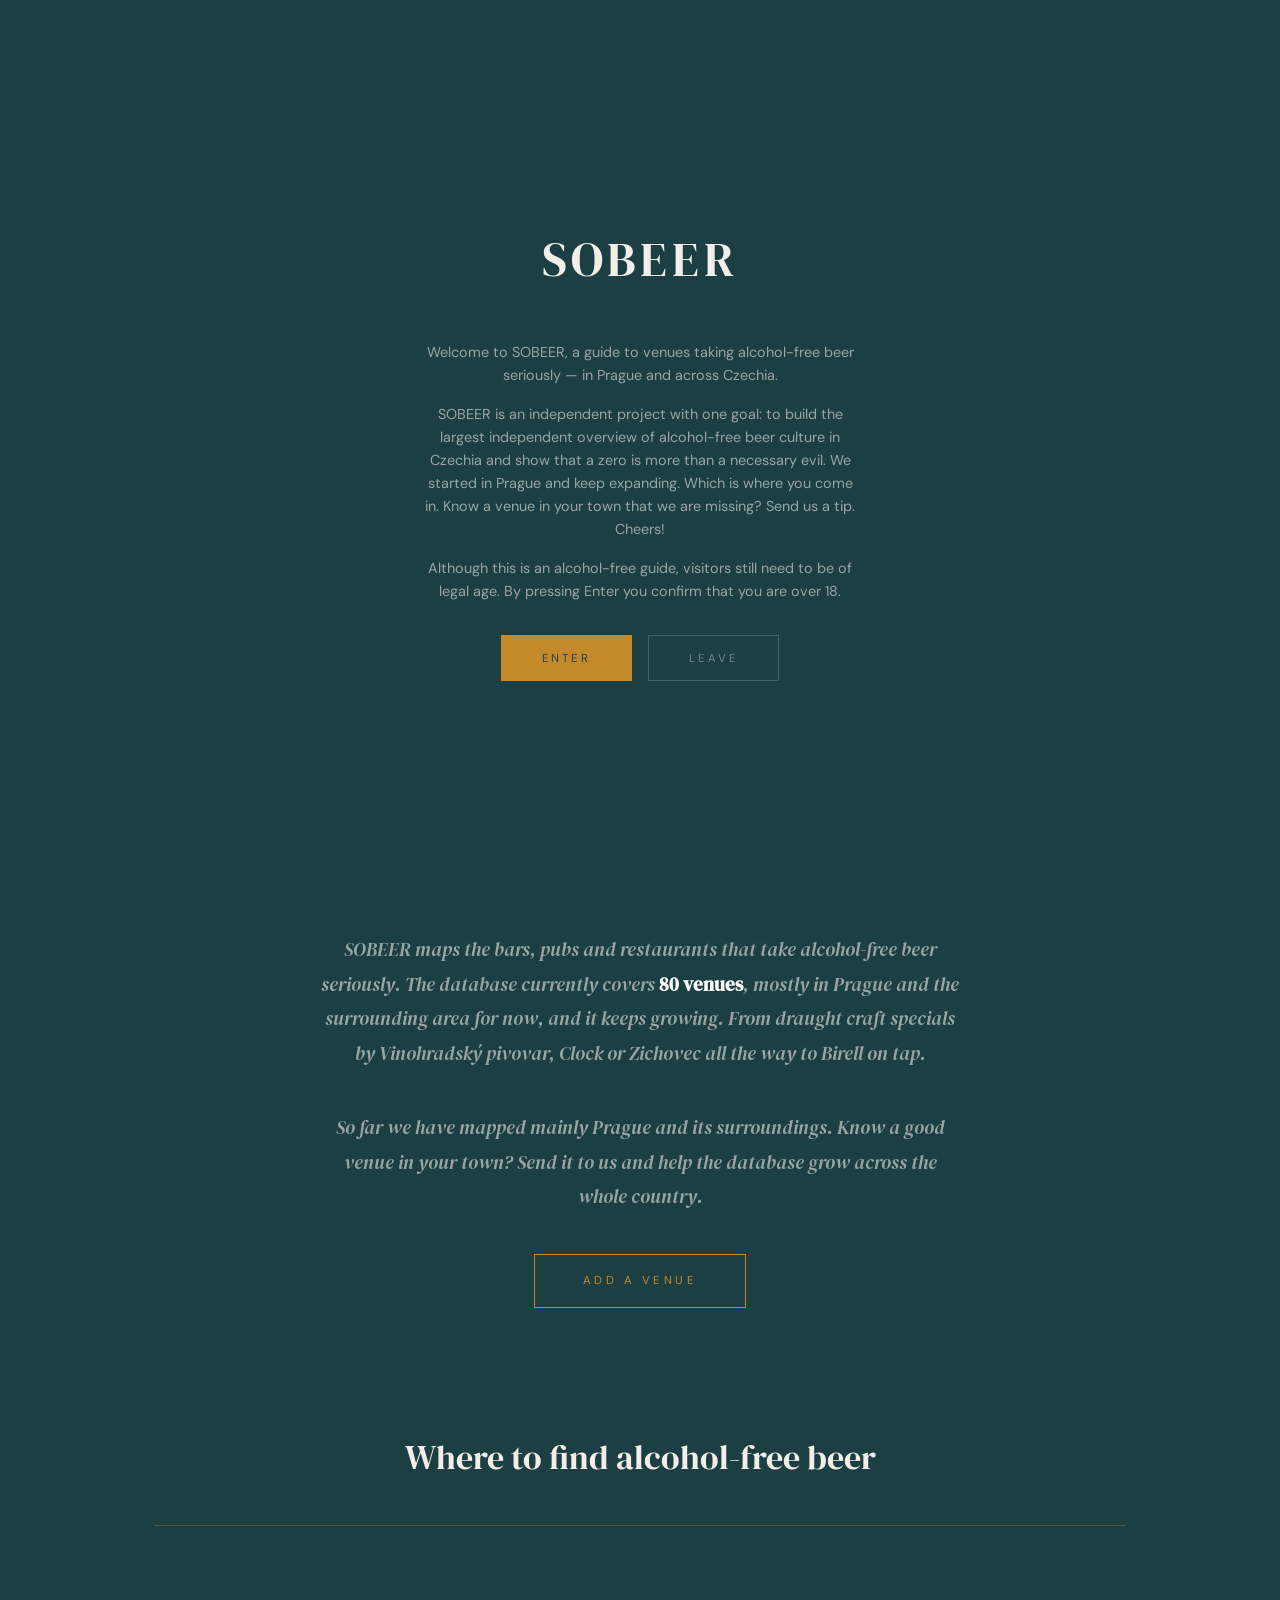
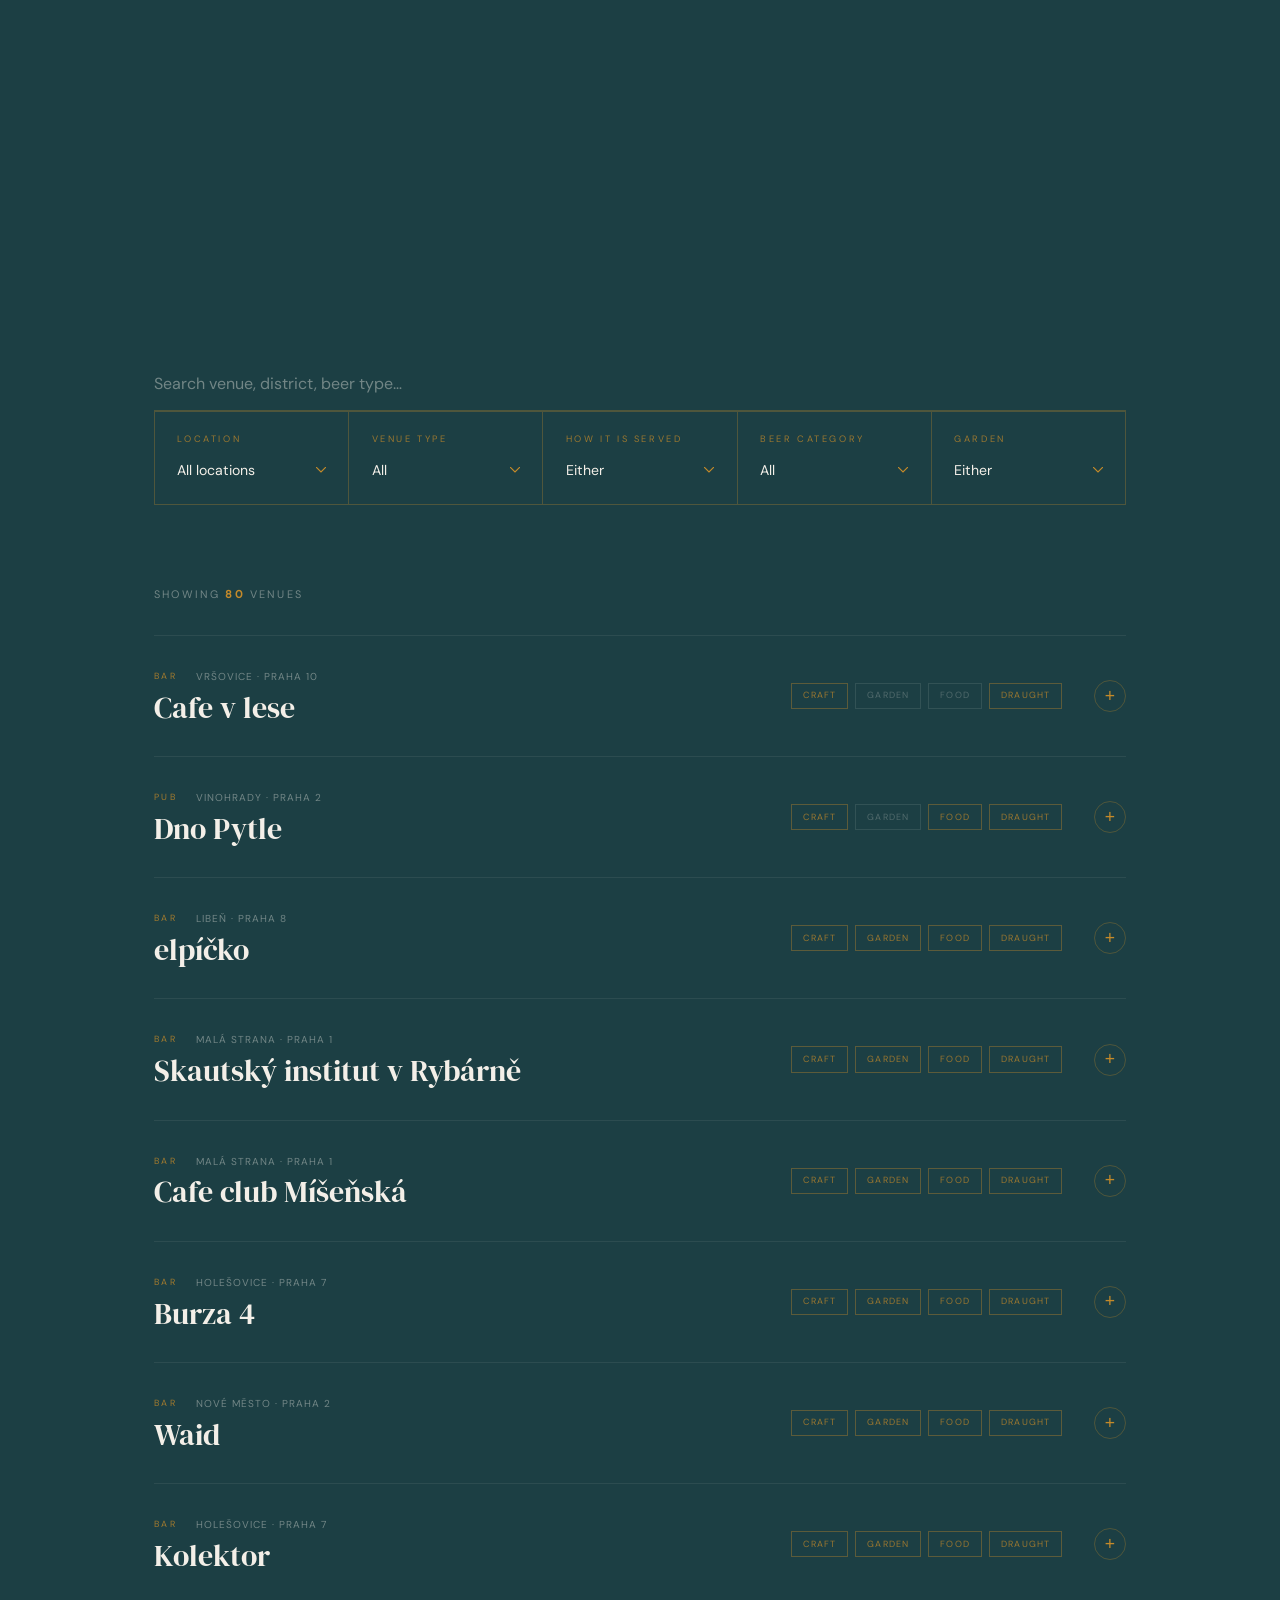
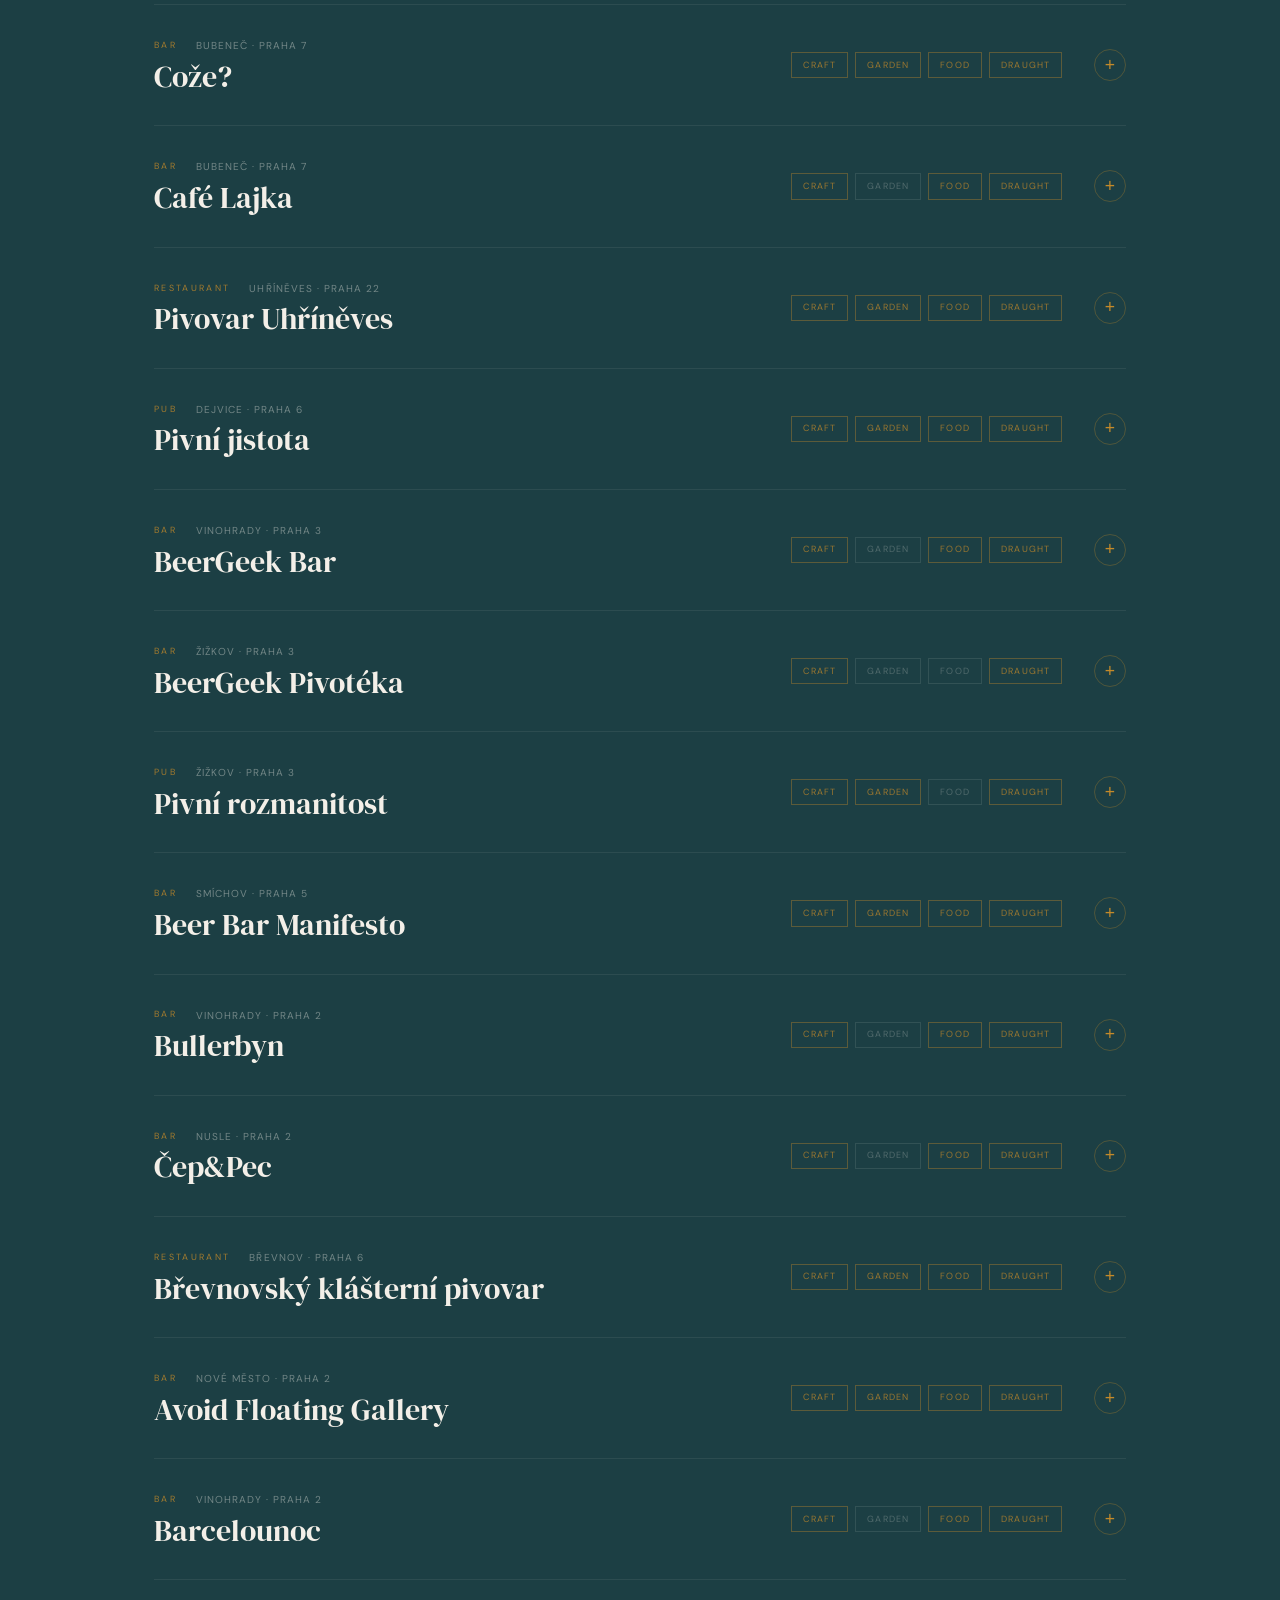
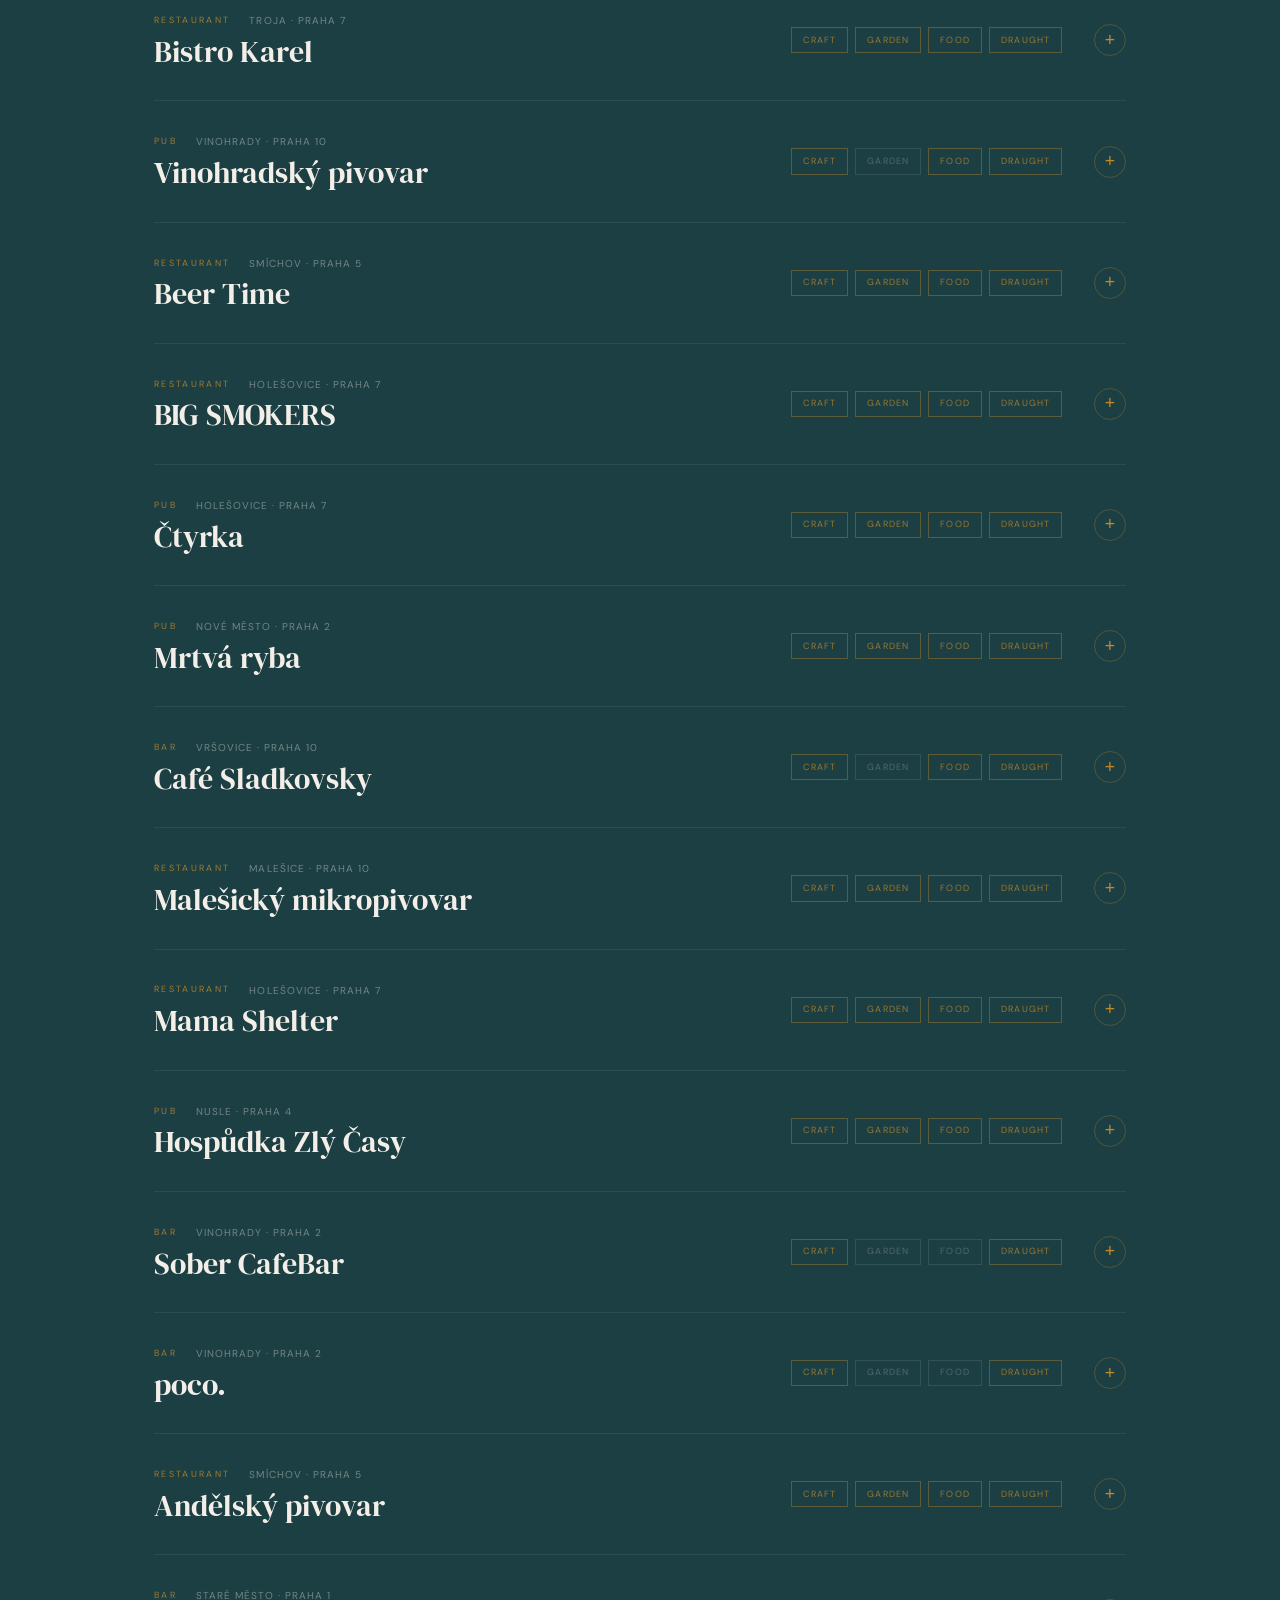
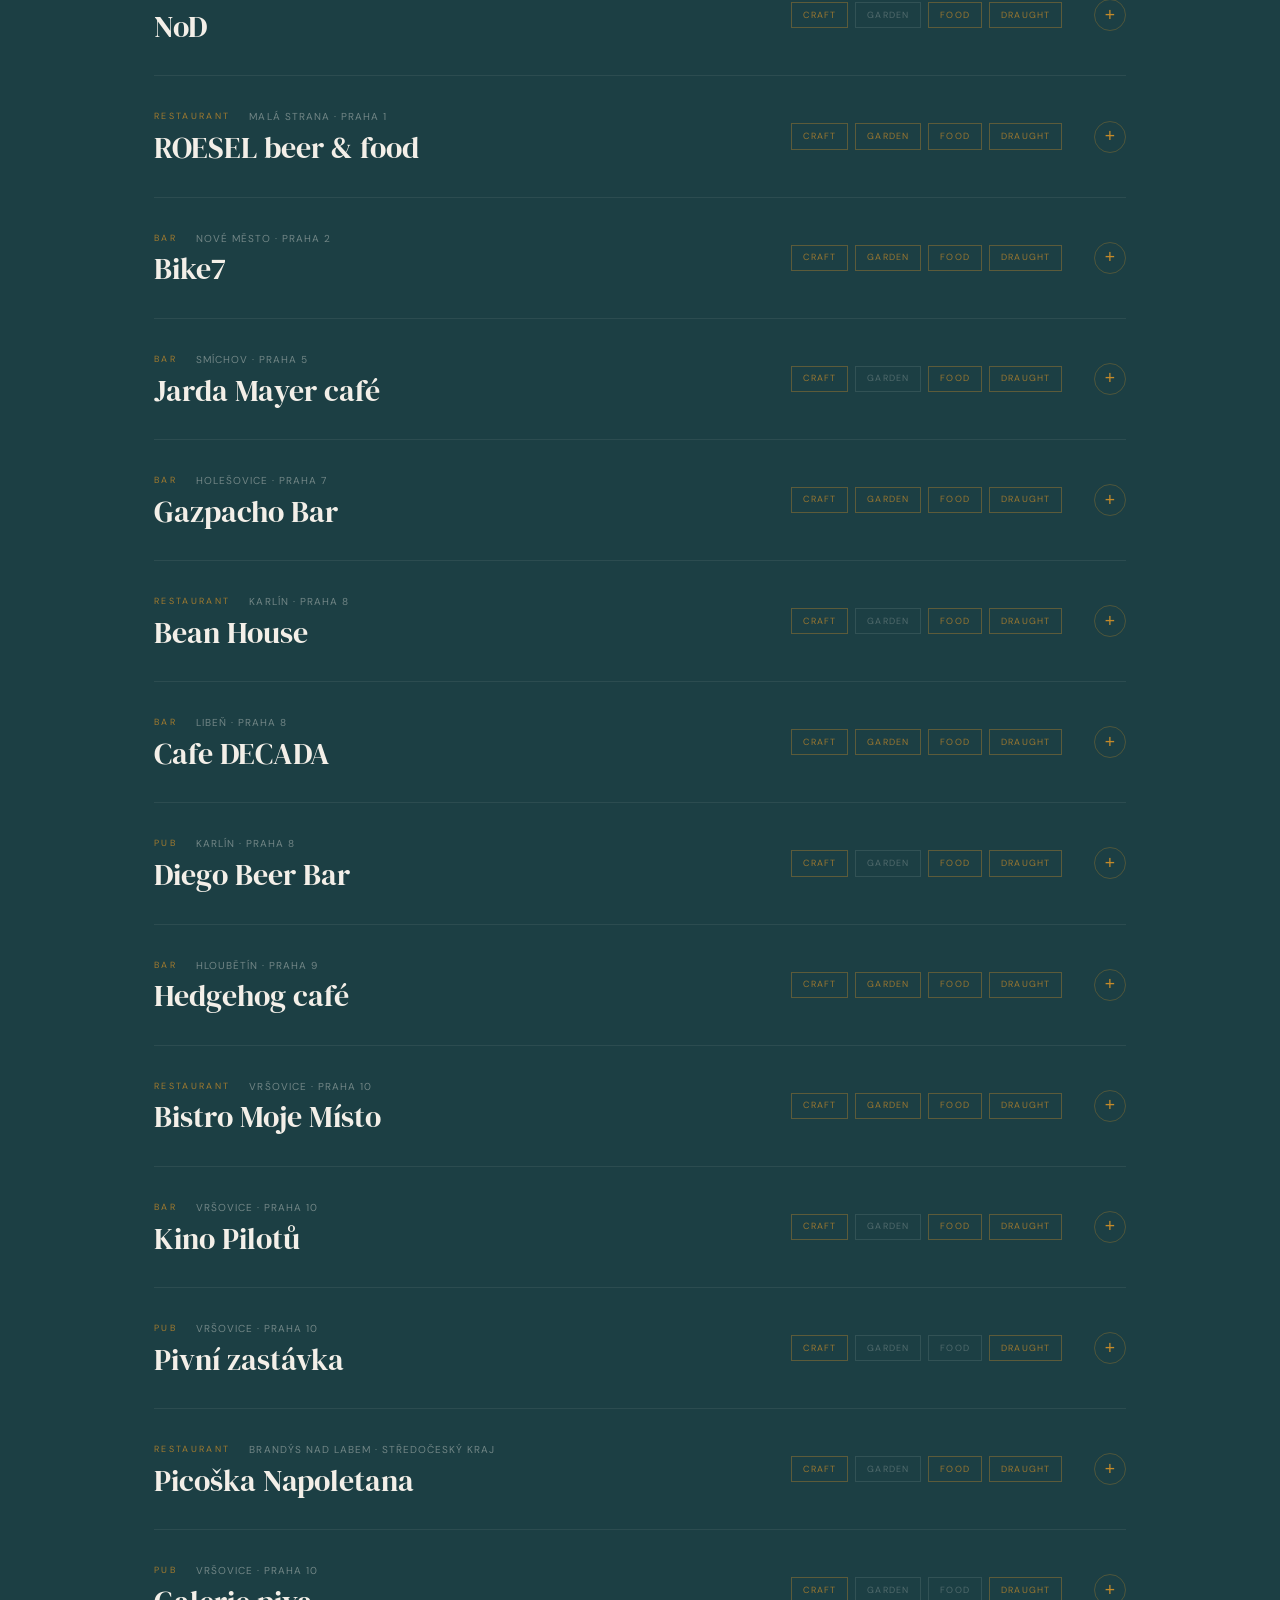
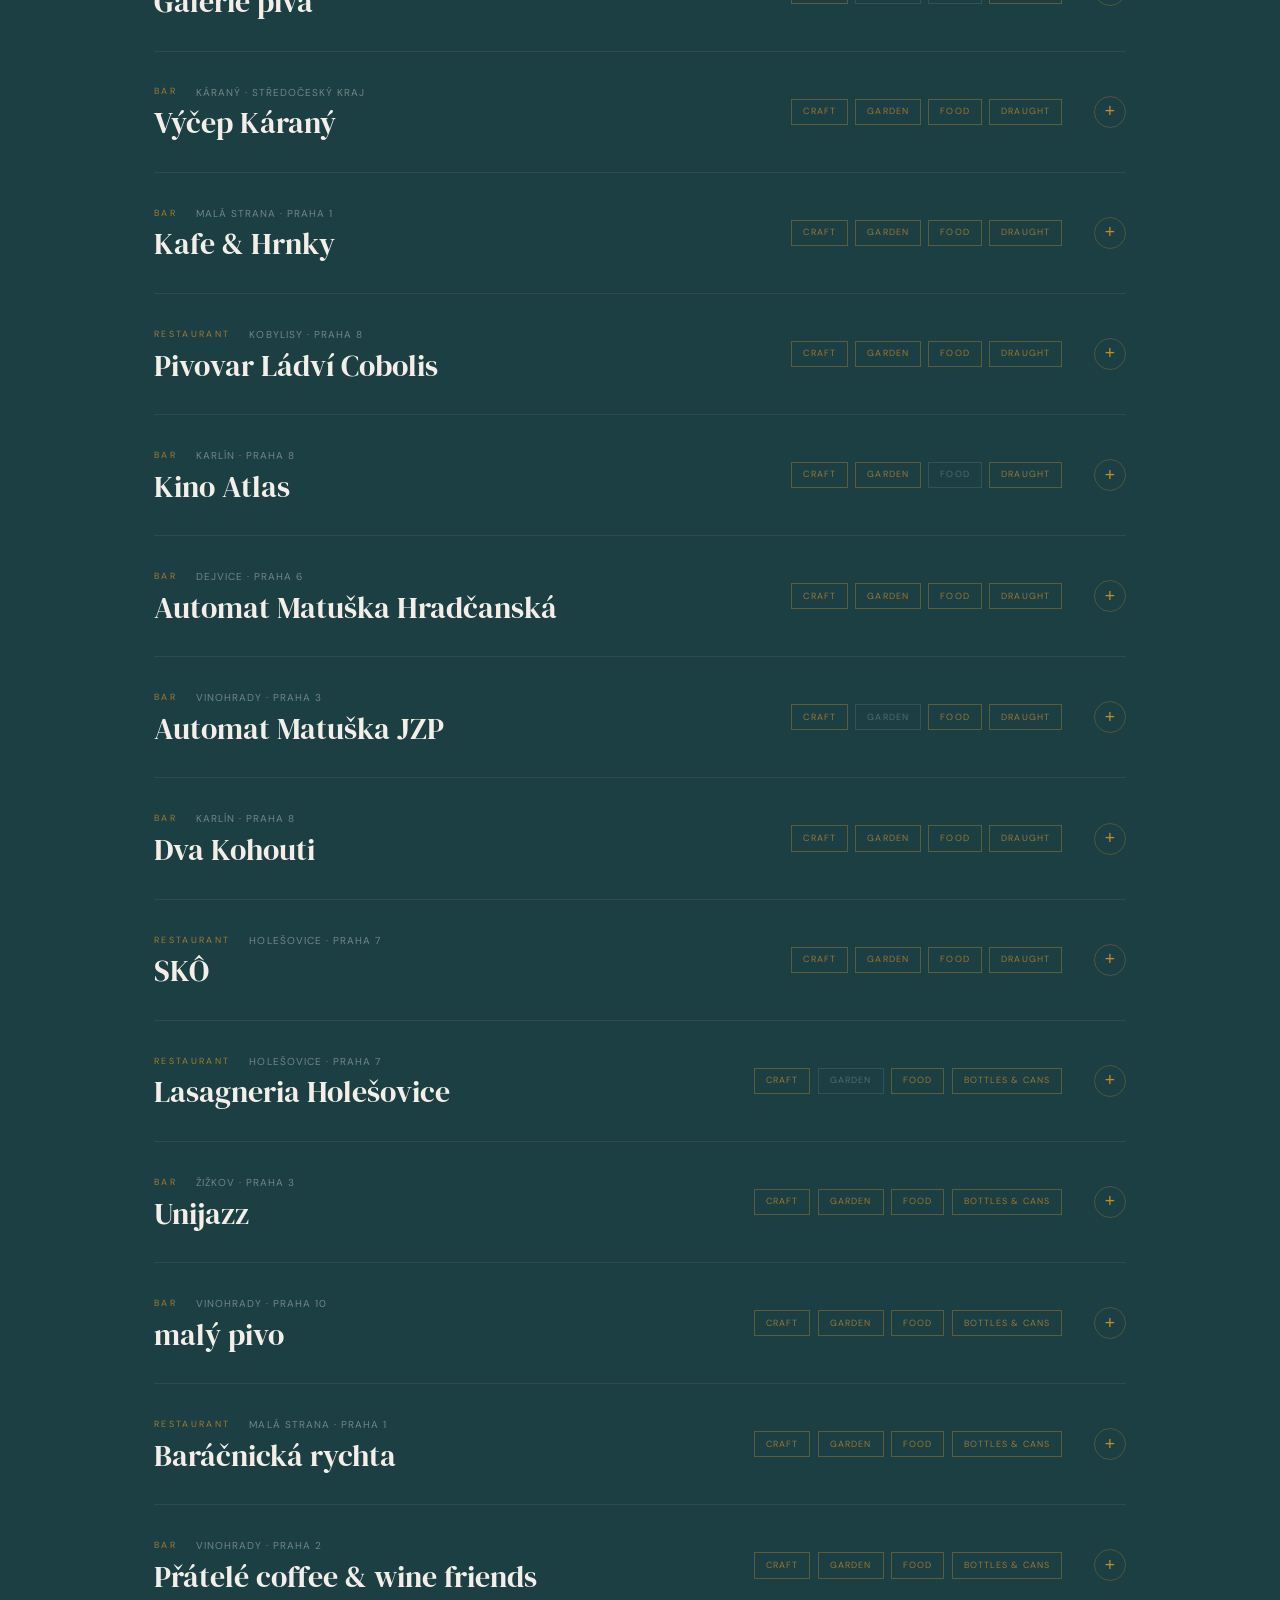
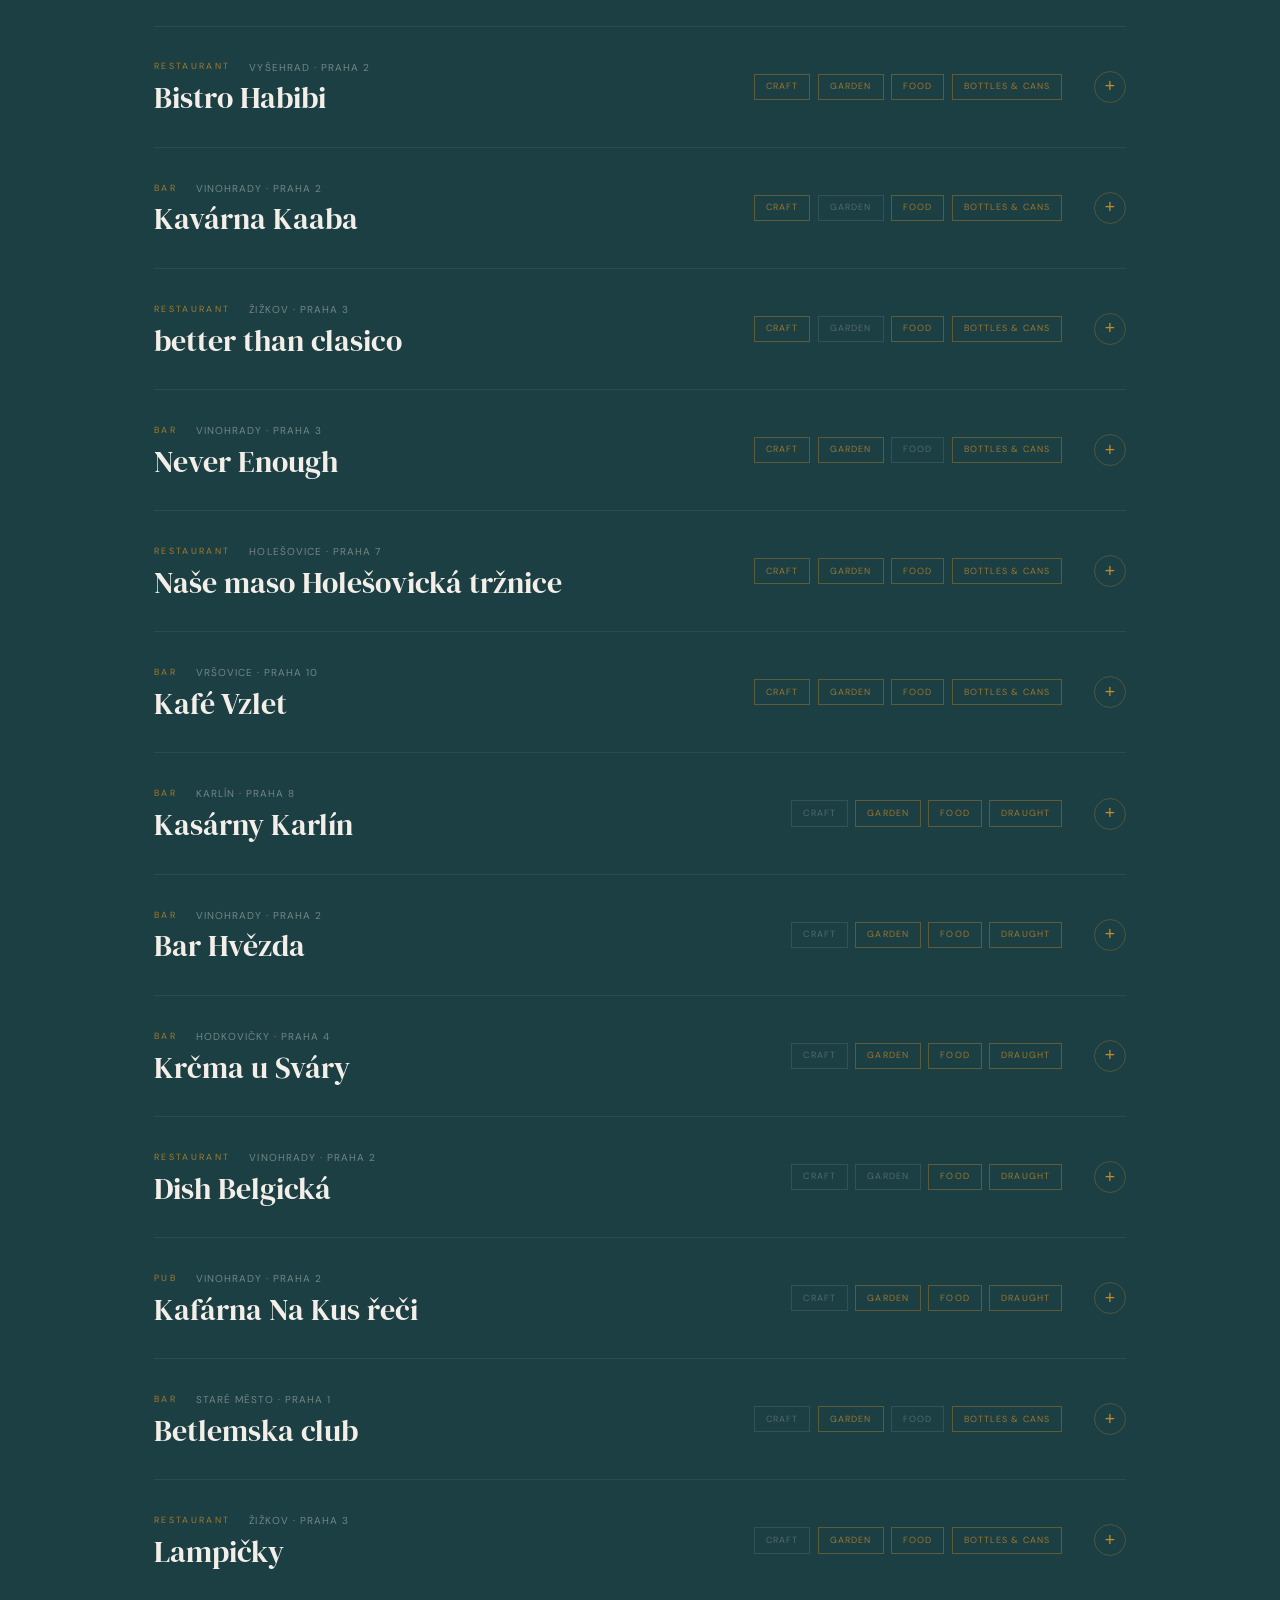
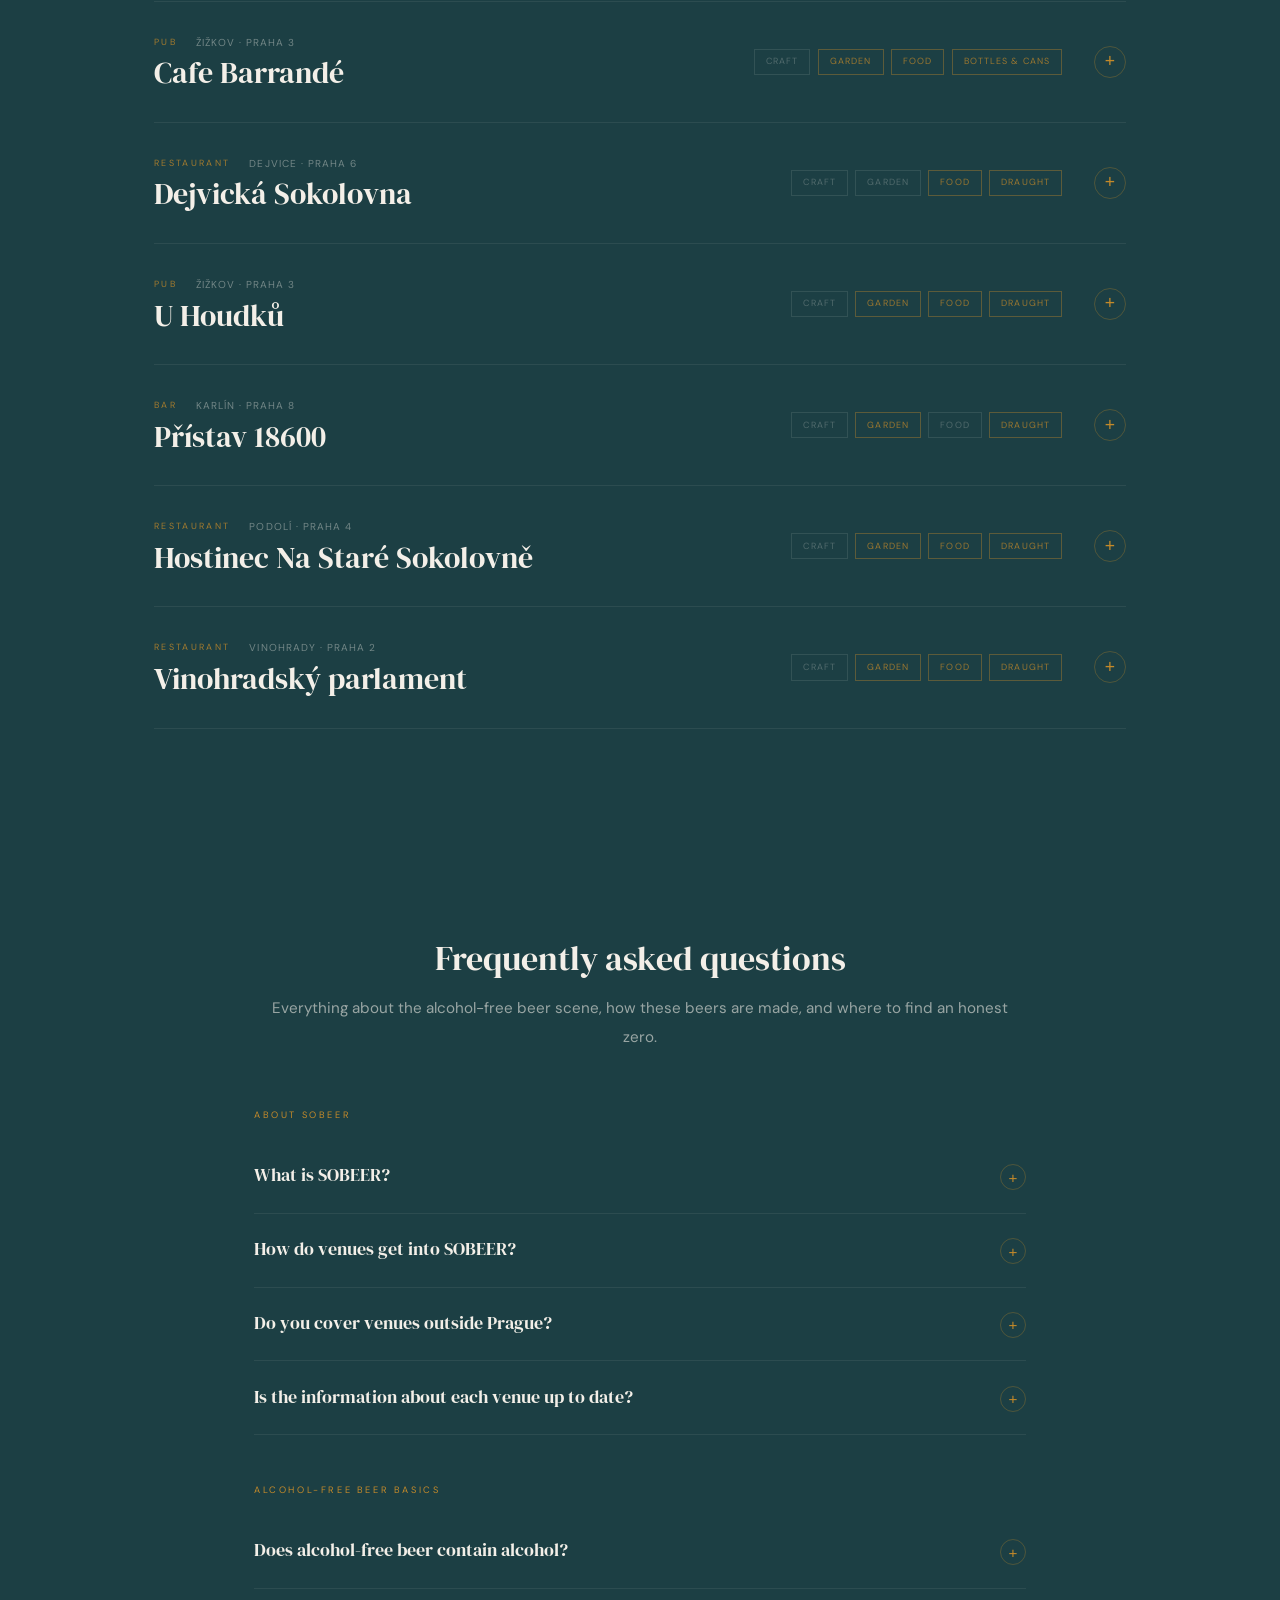
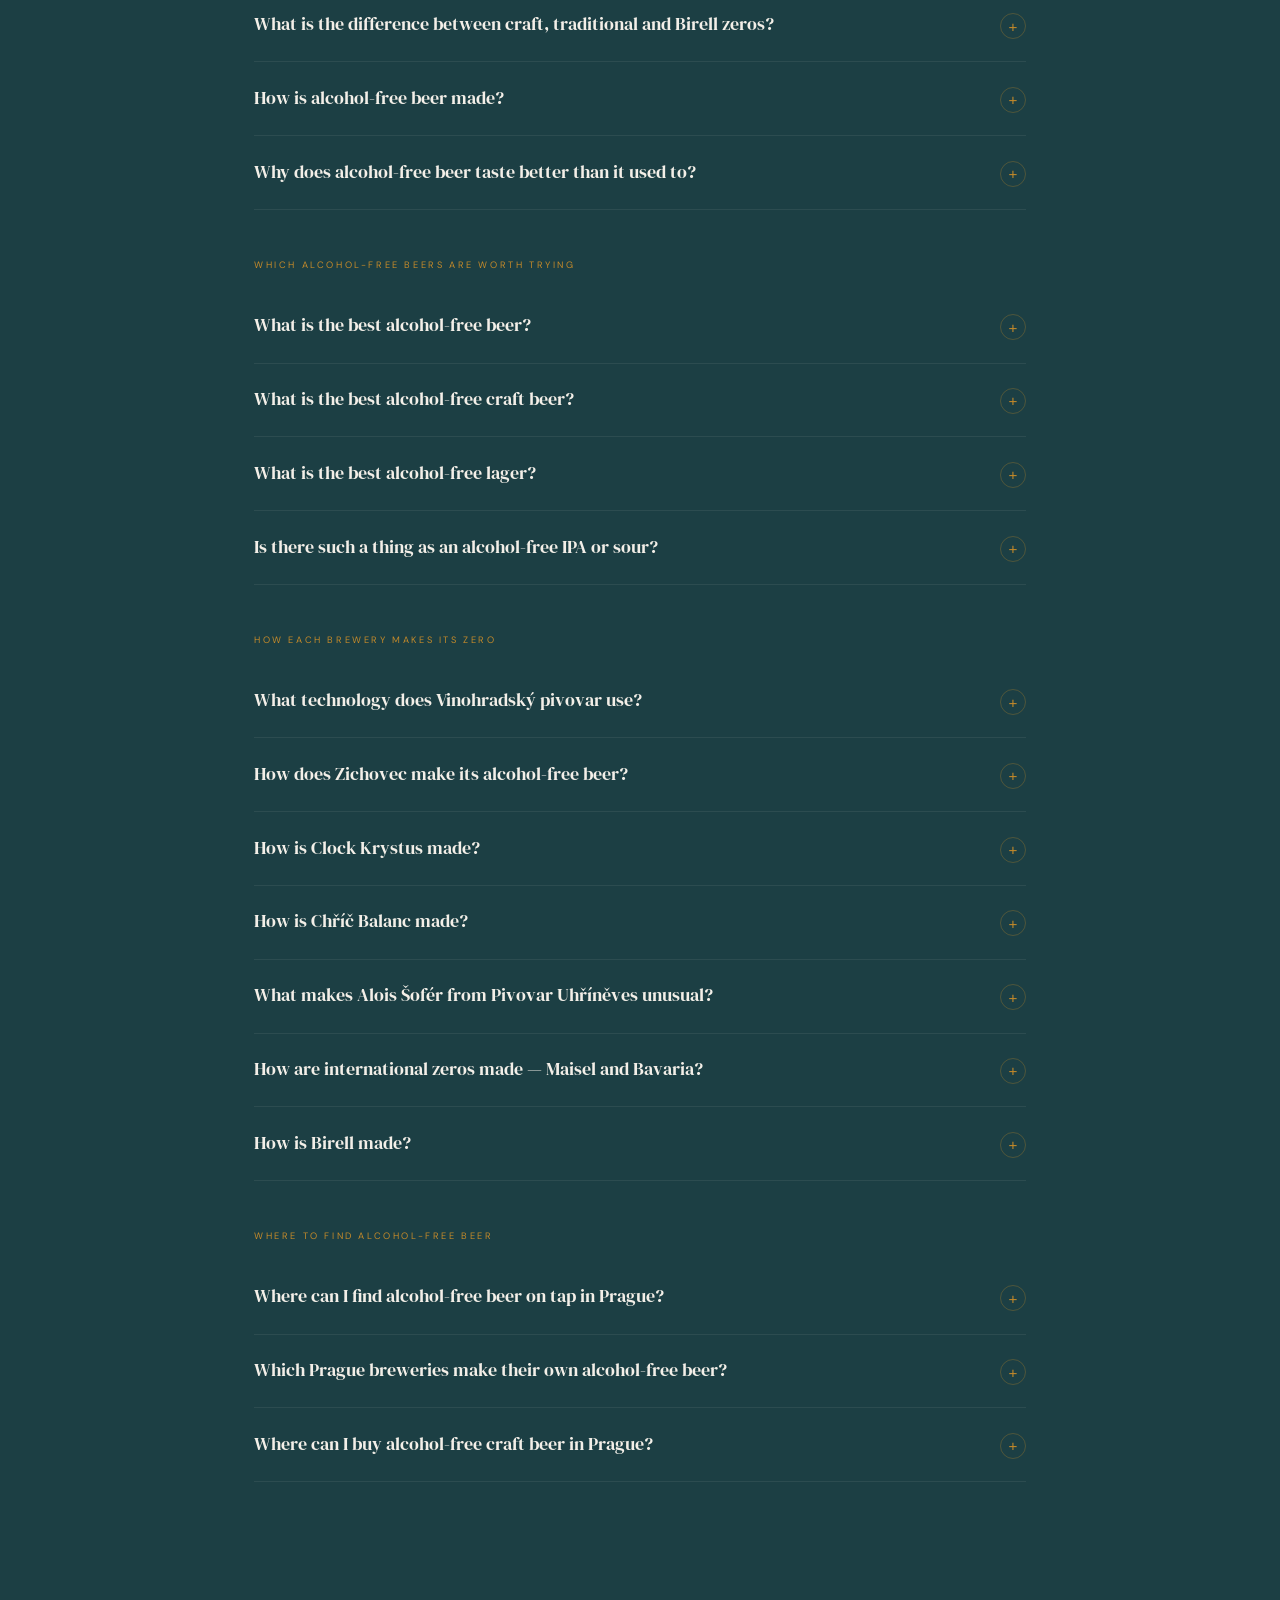
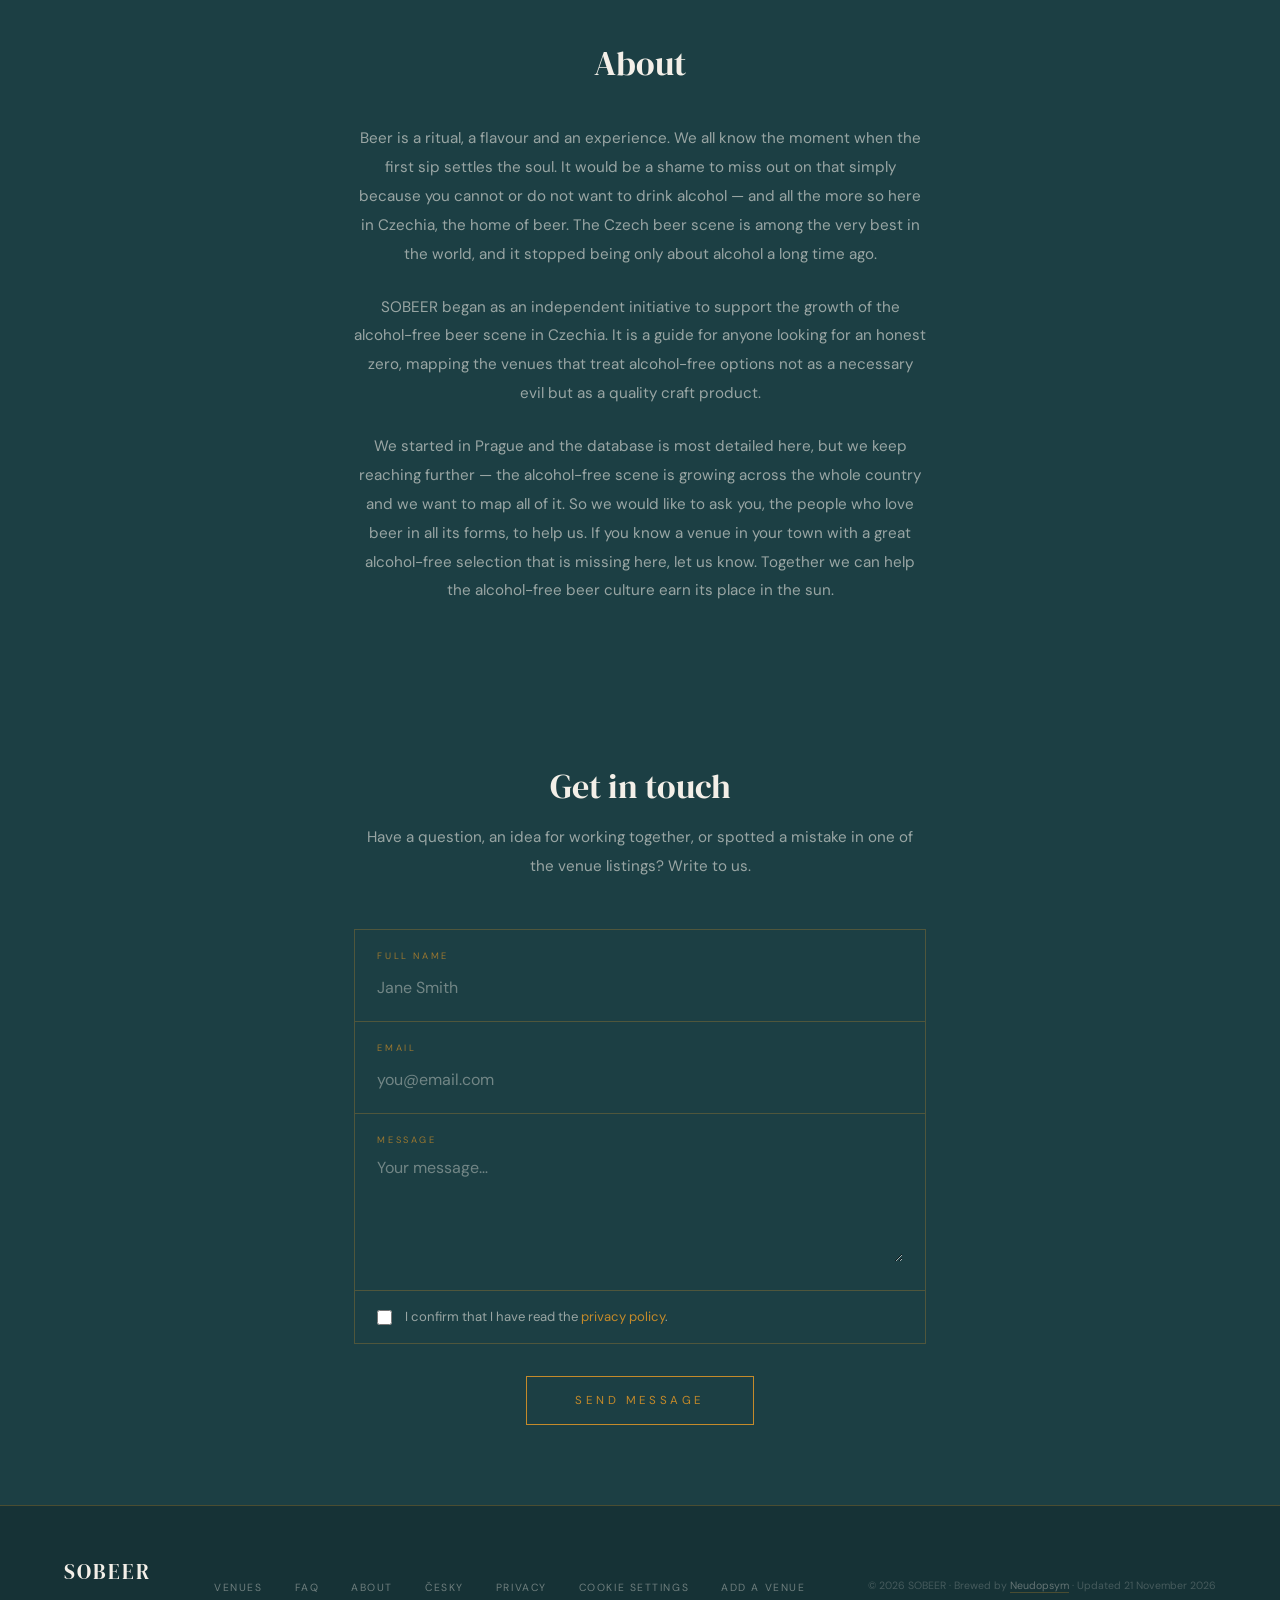
==== commit 7897fde0: "Update footer copyright and last updated date" ====
--- a/en/index.html
+++ b/en/index.html
@@ -712,7 +712,7 @@
     <li><a href="#" onclick="if(window.Cookiebot)Cookiebot.renew();return false;">Cookie settings</a></li>
     <li><a href="https://docs.google.com/forms/d/e/1FAIpQLSc26oVWWcxfFnV0y05lJRbyJ8em-22vQaTlZAj0m_smpZfCNA/viewform?usp=publish-editor" target="_blank" rel="noopener">Add a venue</a></li>
   </ul>
-  <span class="footer-copy">&copy; 2026 SOBEER · Brewed by <a href="https://neudopsym.cz" target="_blank" rel="noopener me" style="color:rgba(243,239,232,0.35);text-decoration:none;border-bottom:1px solid var(--amber-dim)">Neudopsym</a> · Updated <time id="last-updated" datetime="2026-10-11">11 October 2026</time></span>
+  <span class="footer-copy">&copy; 2026 SOBEER · Brewed by <a href="https://neudopsym.cz" target="_blank" rel="noopener me" style="color:rgba(243,239,232,0.35);text-decoration:none;border-bottom:1px solid var(--amber-dim)">Neudopsym</a> · Updated <time id="last-updated" datetime="2026-11-21">21 November 2026</time></span>
 </footer>
 
 <!-- data-cookieconsent="ignore" — bars.js a sobeer.js jsou funkční kód webu (age gate,
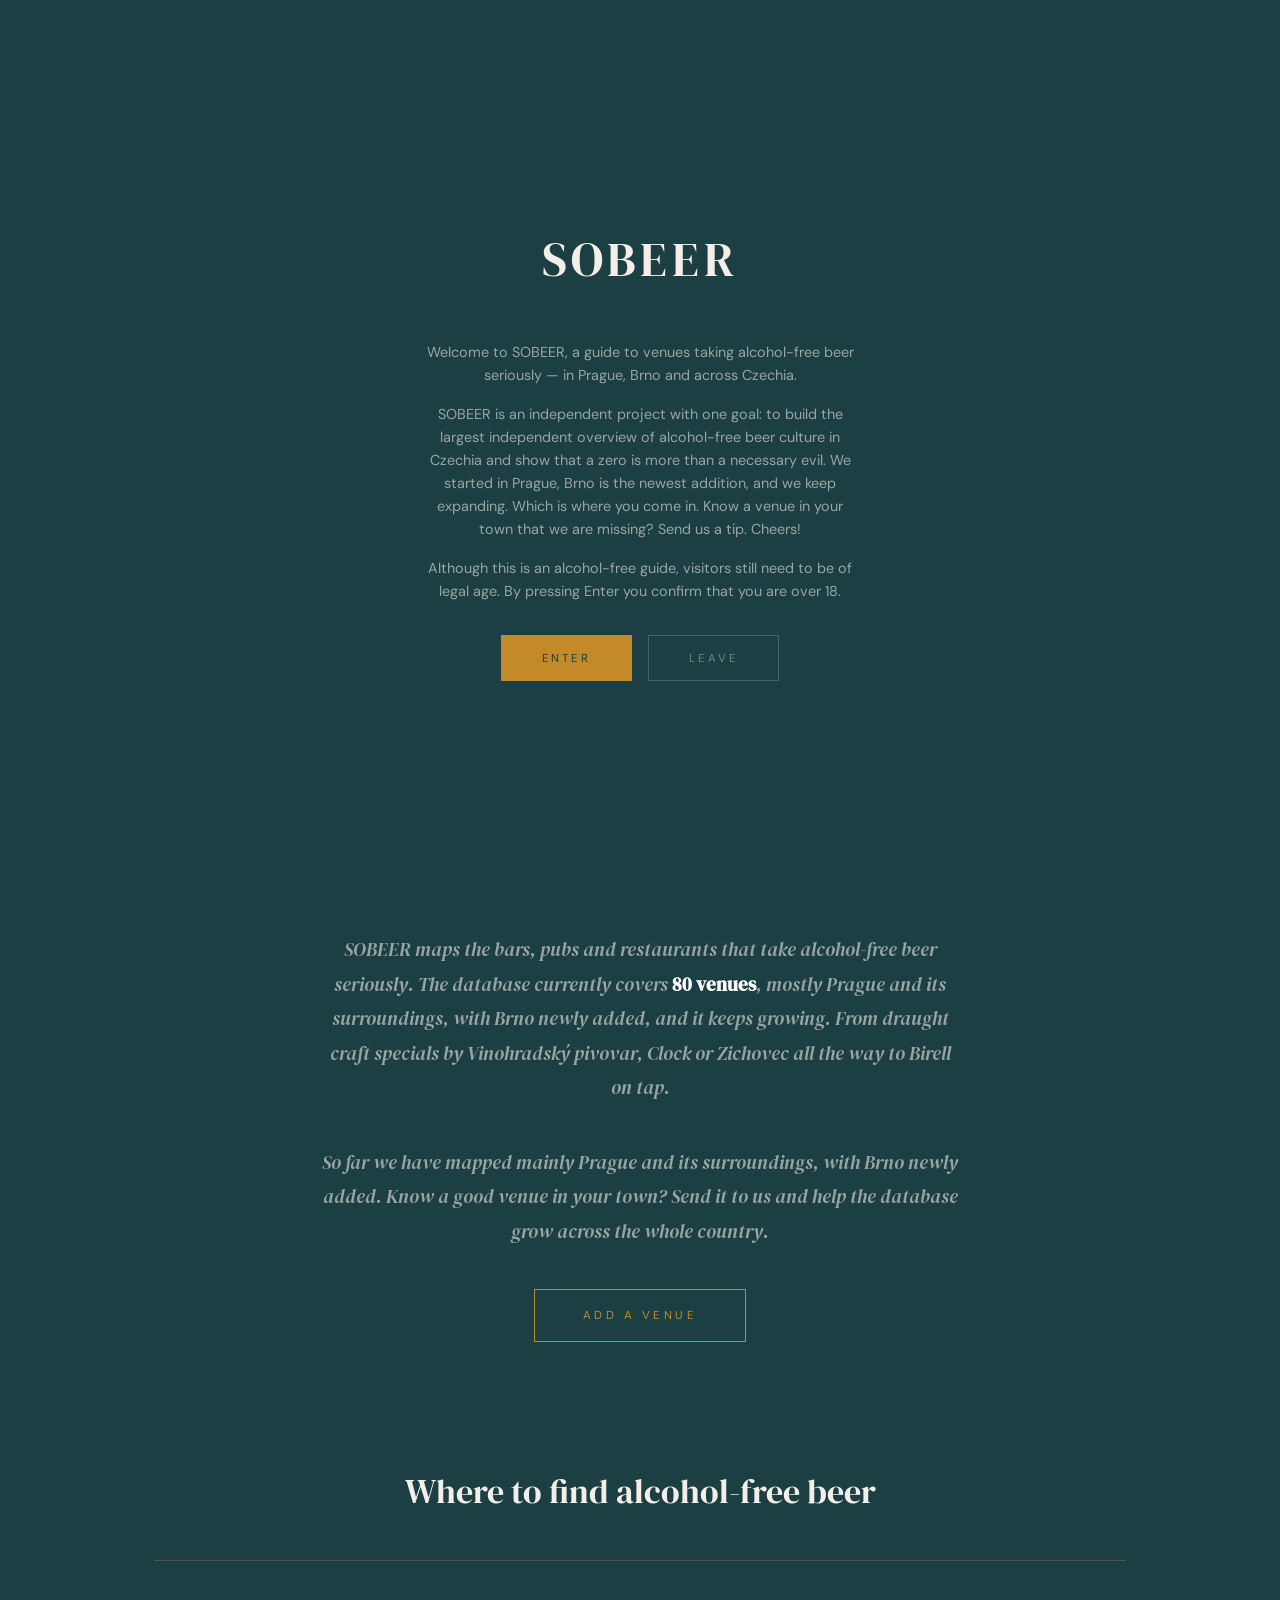
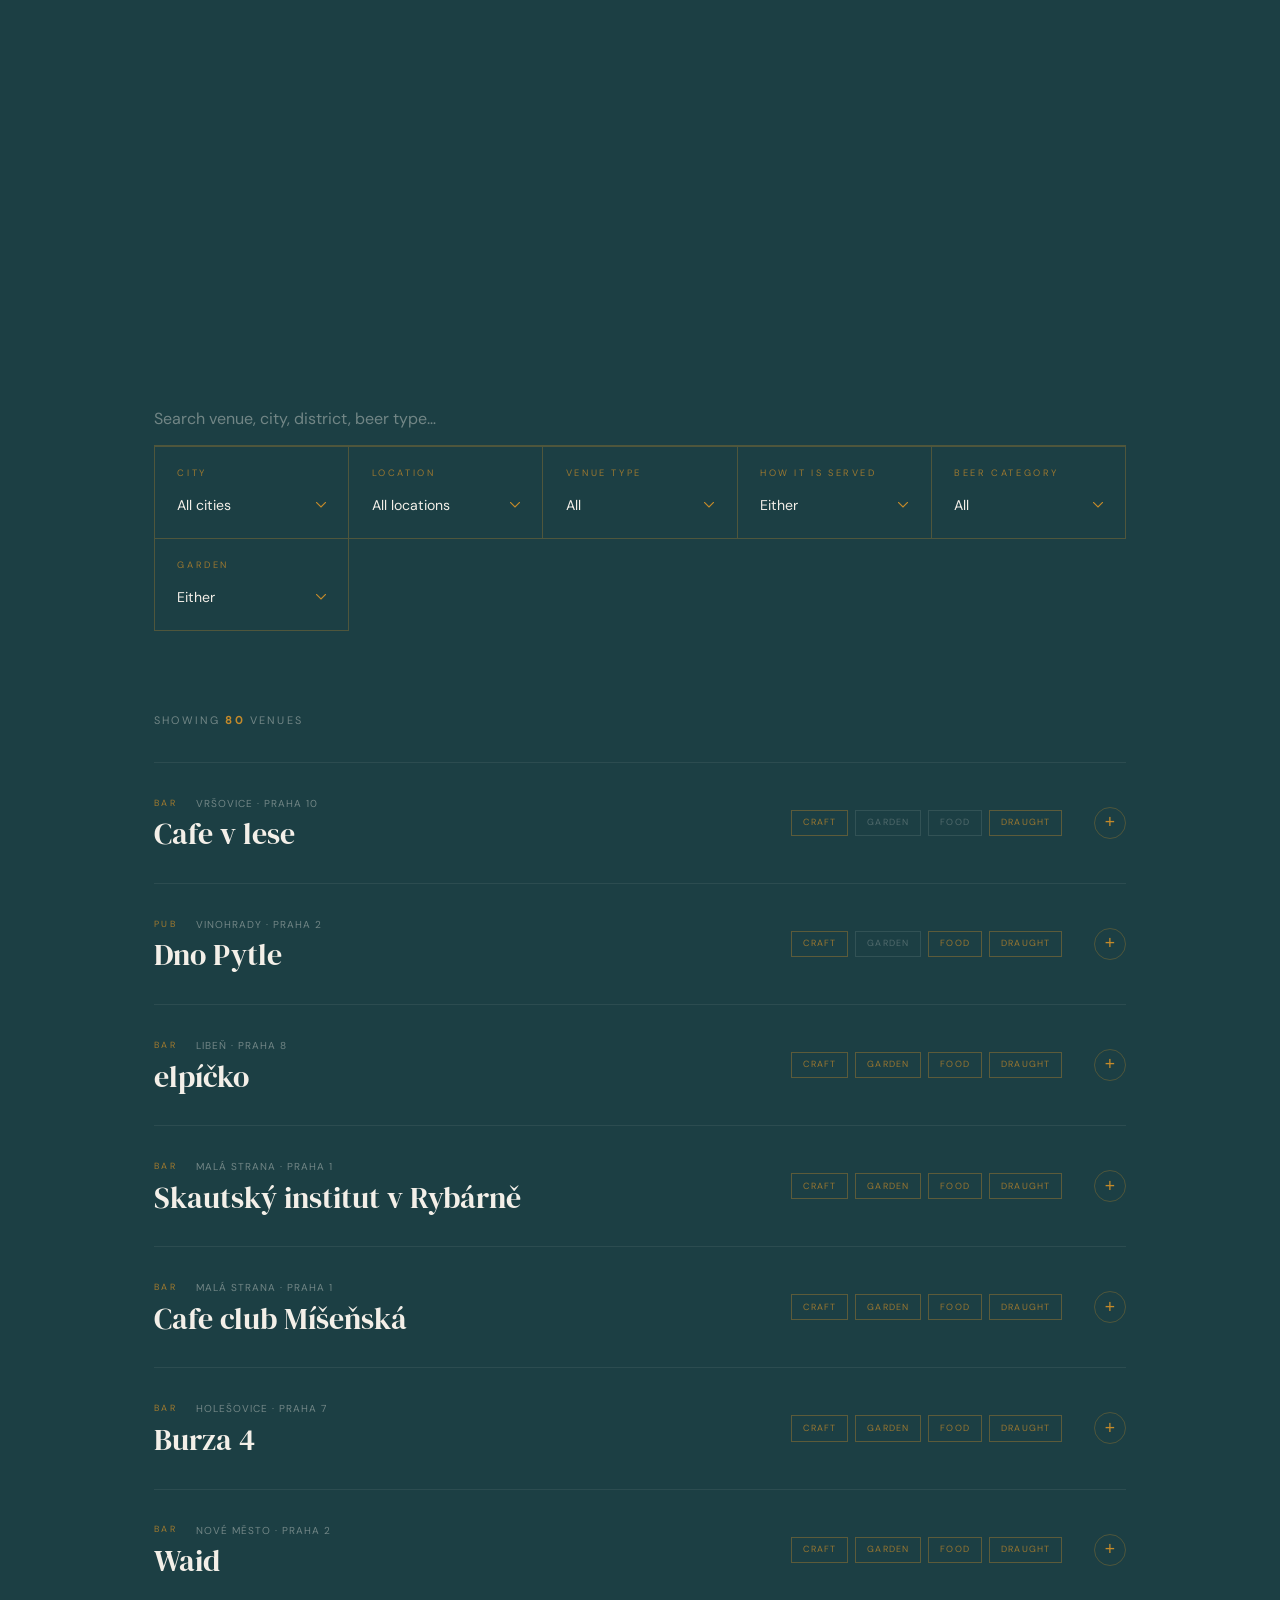
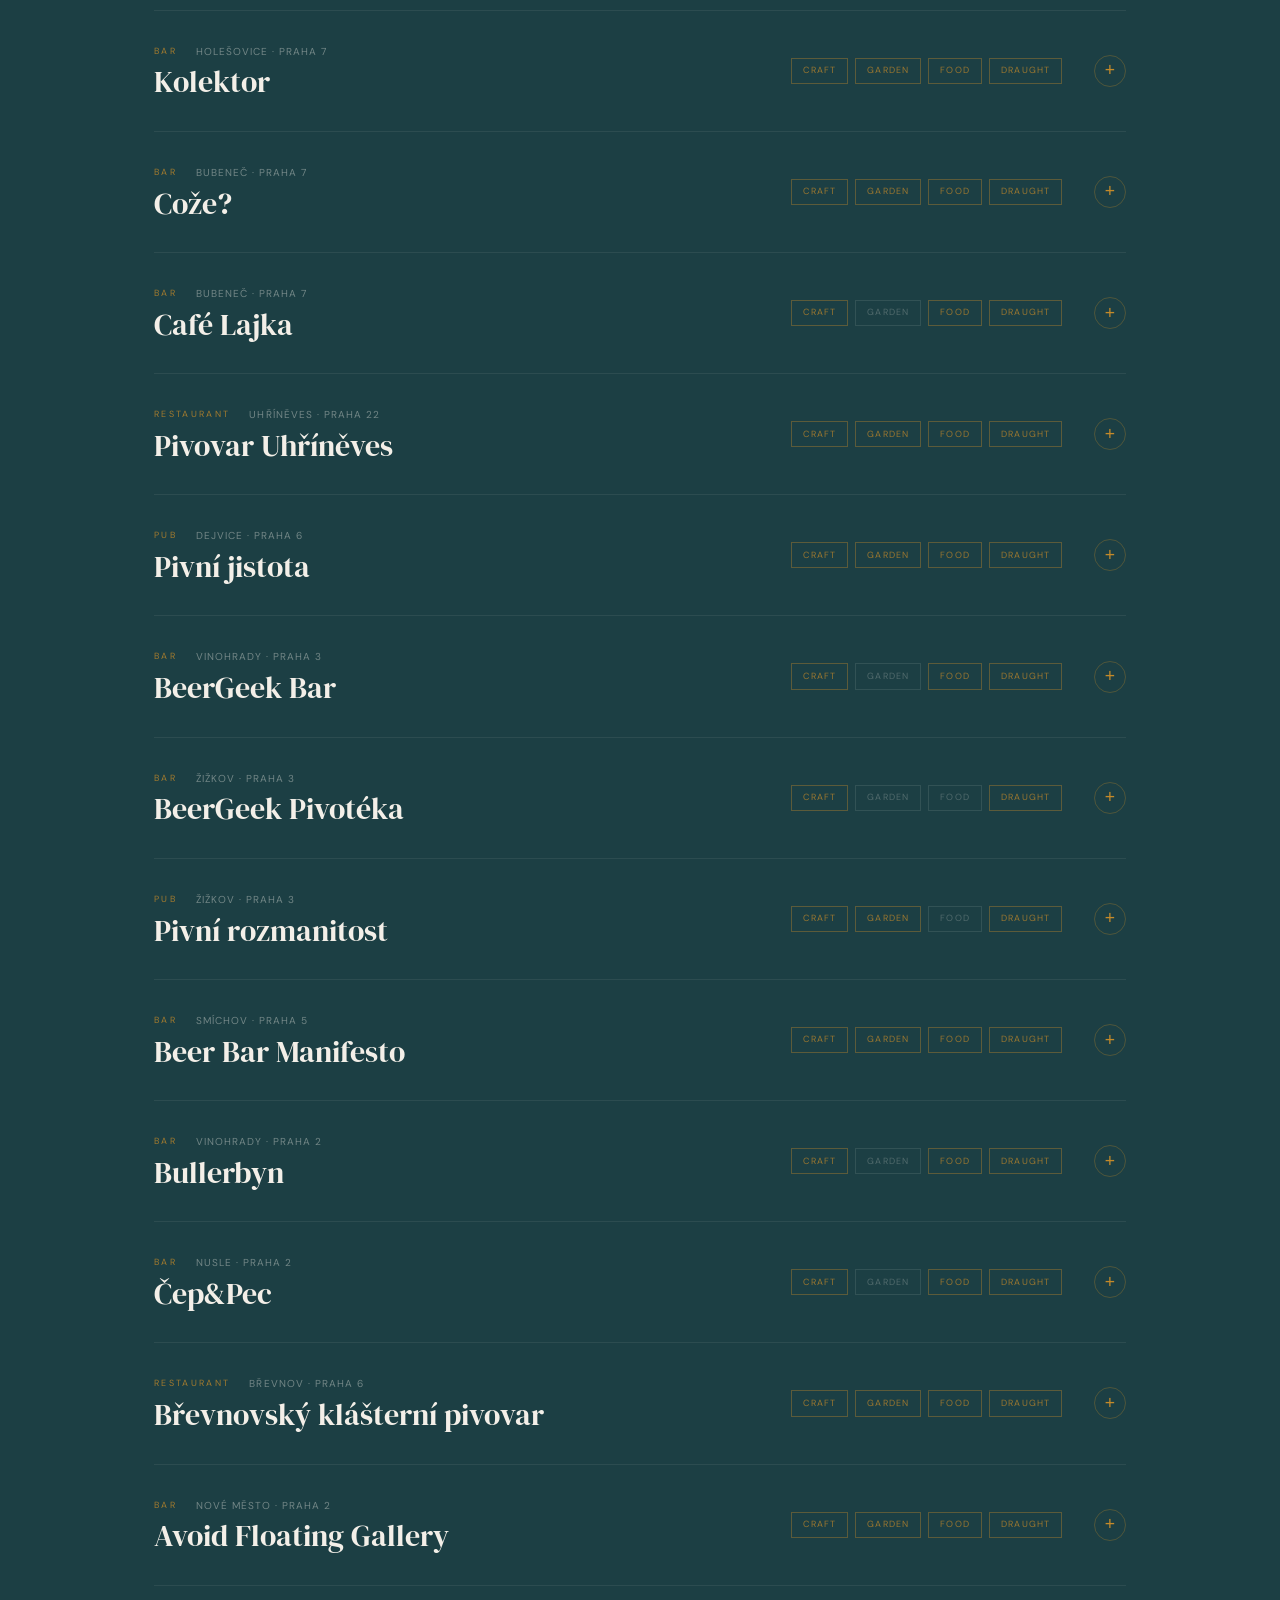
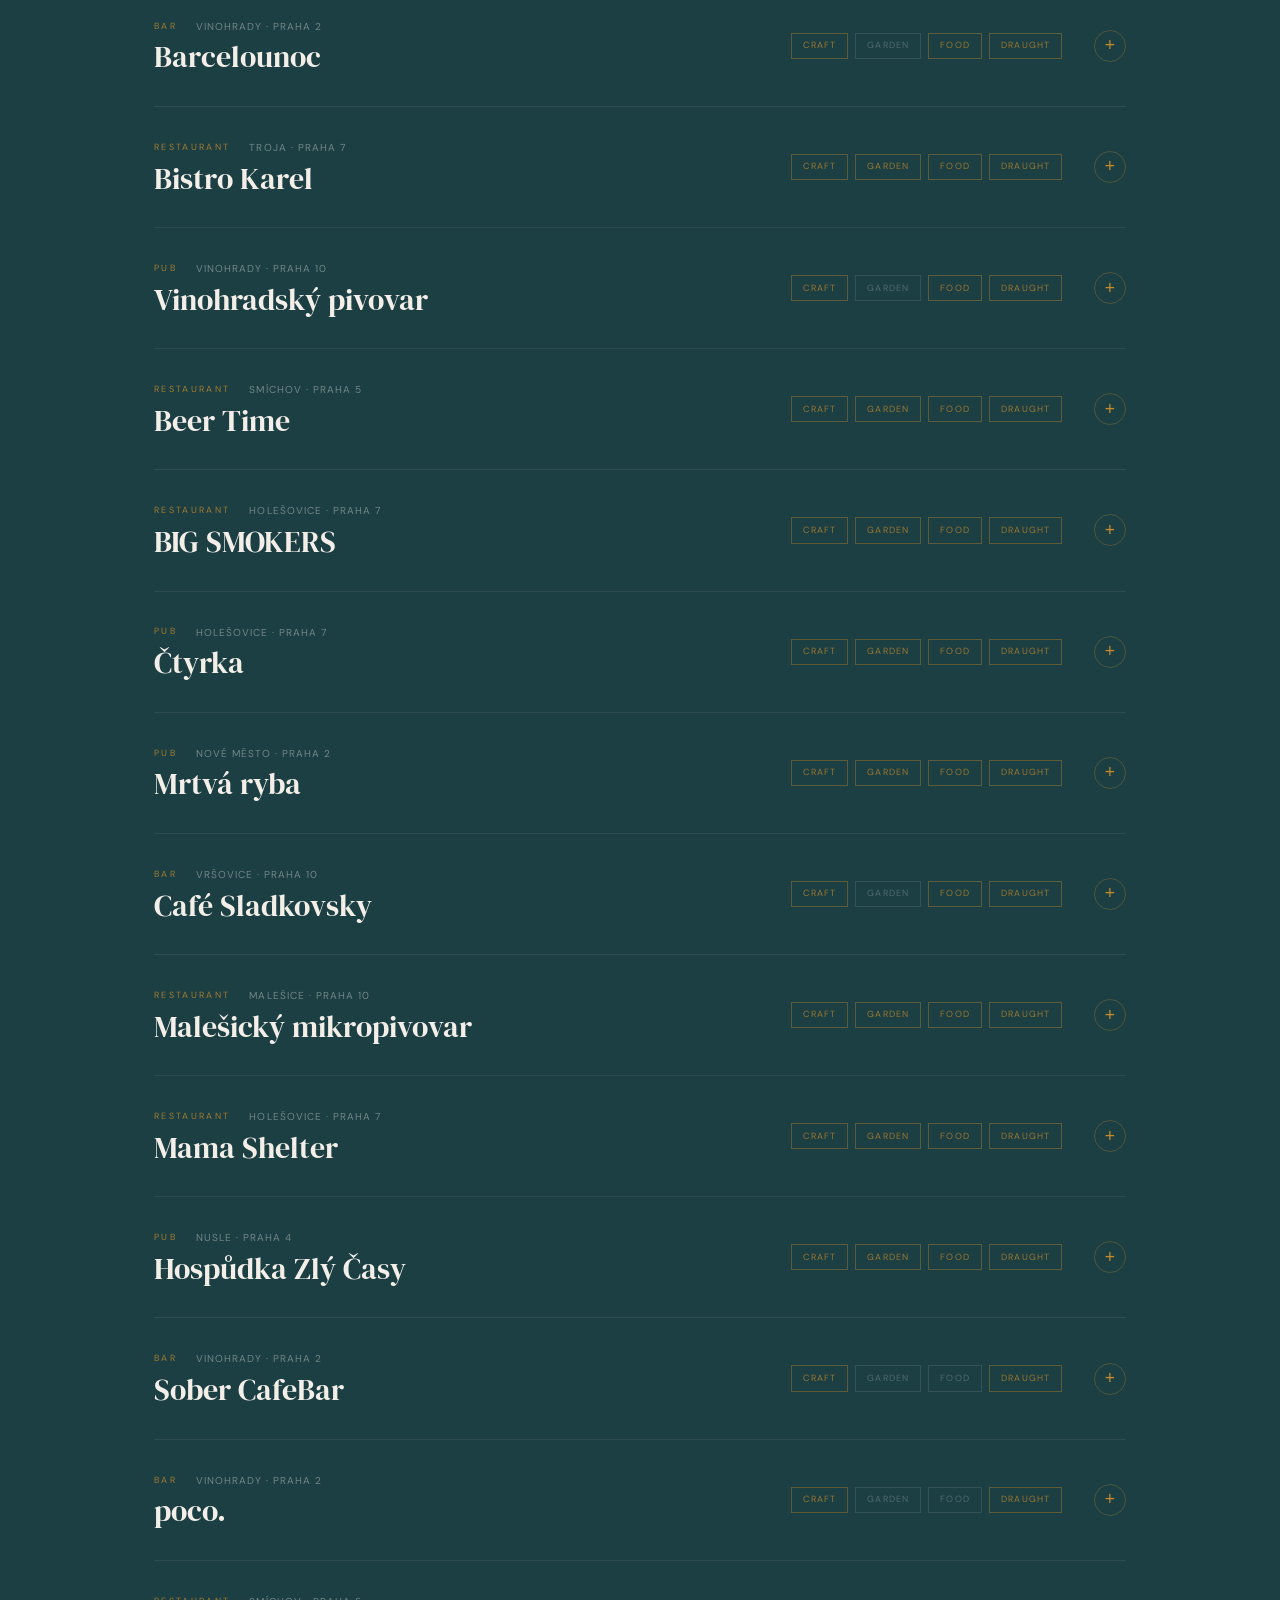
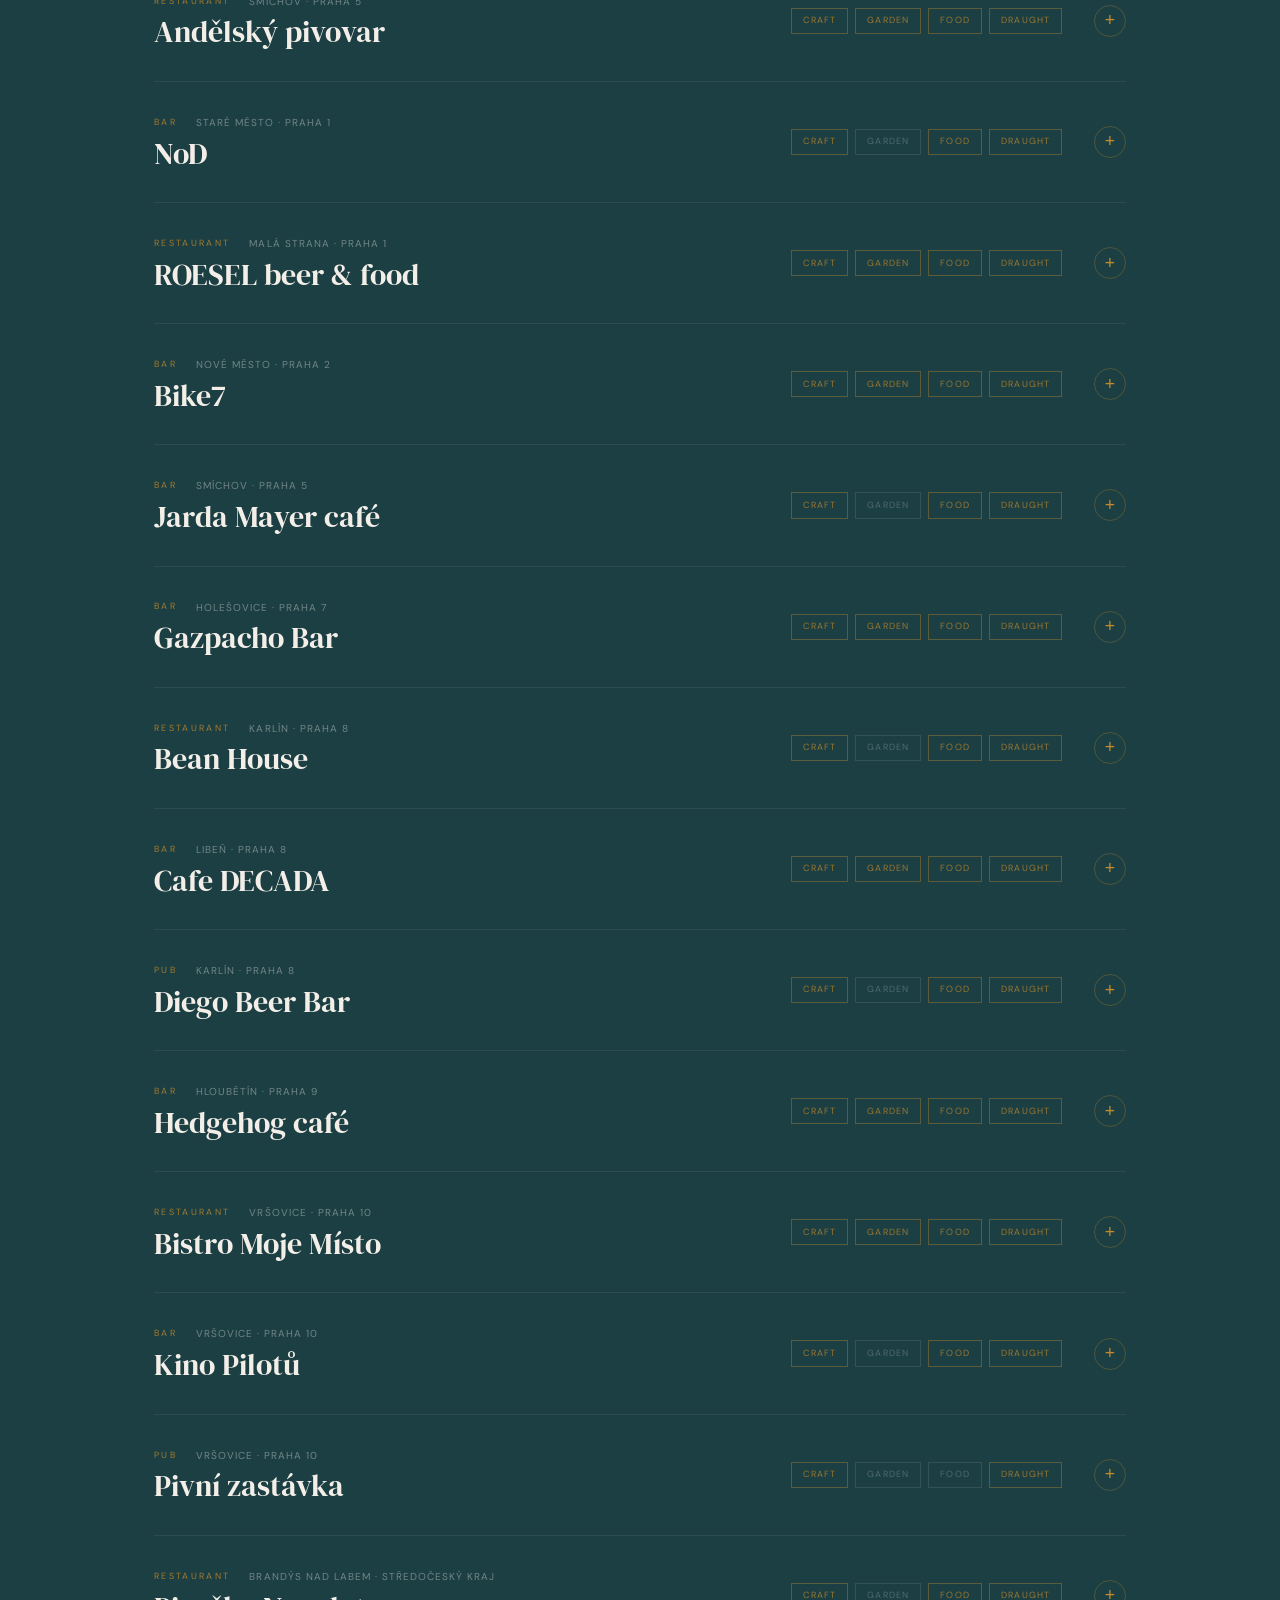
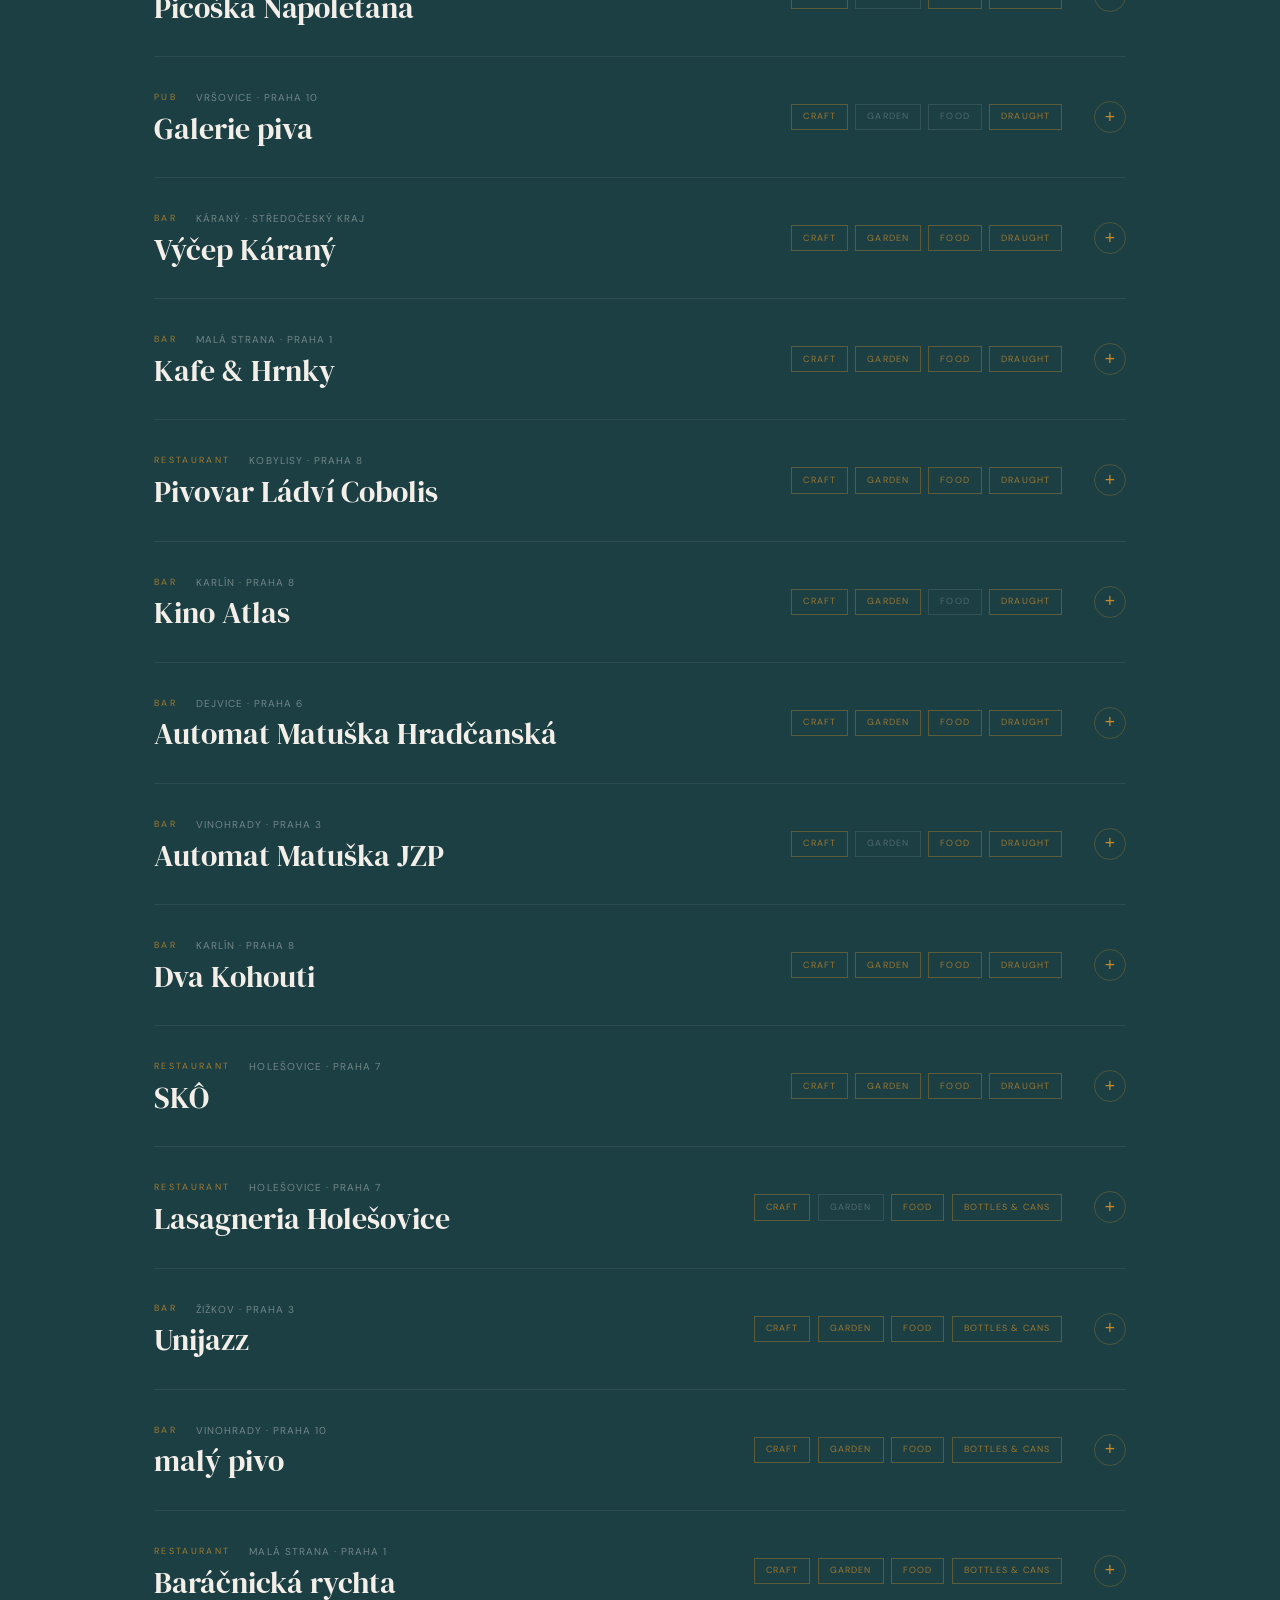
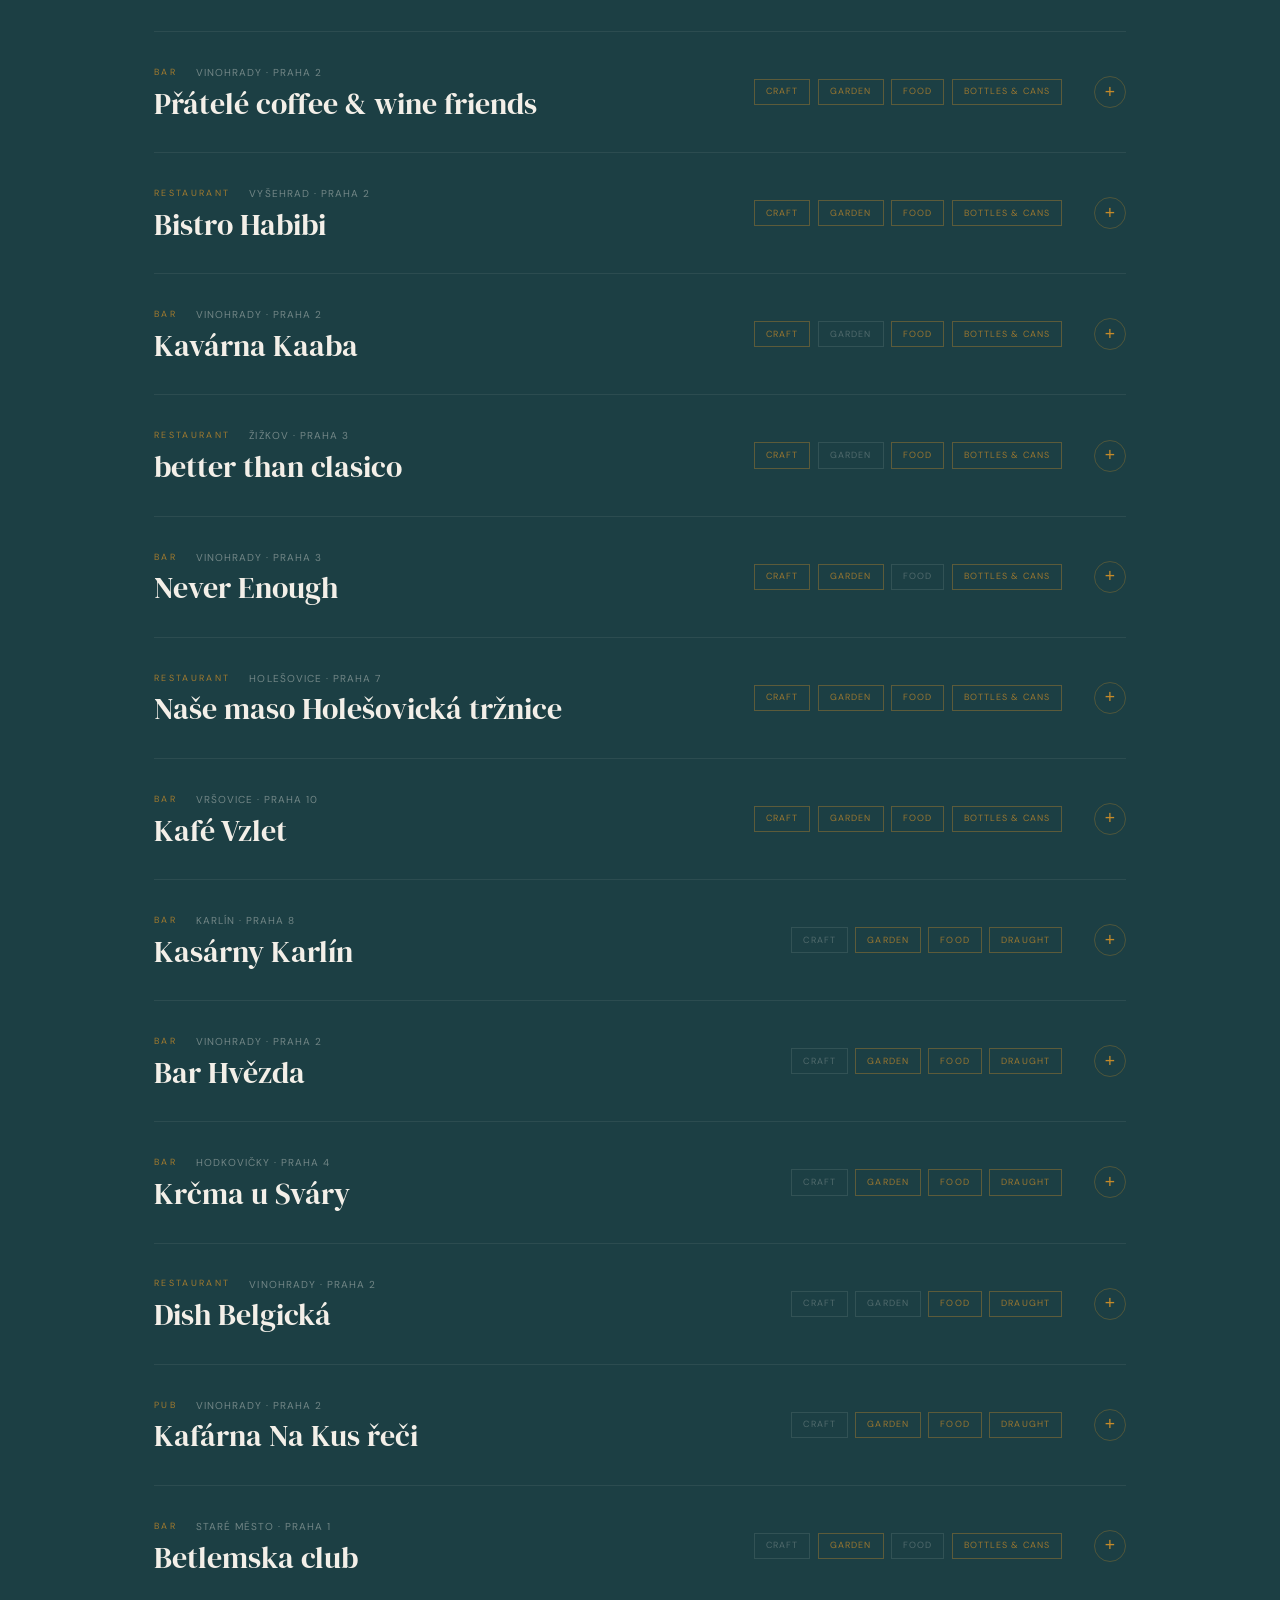
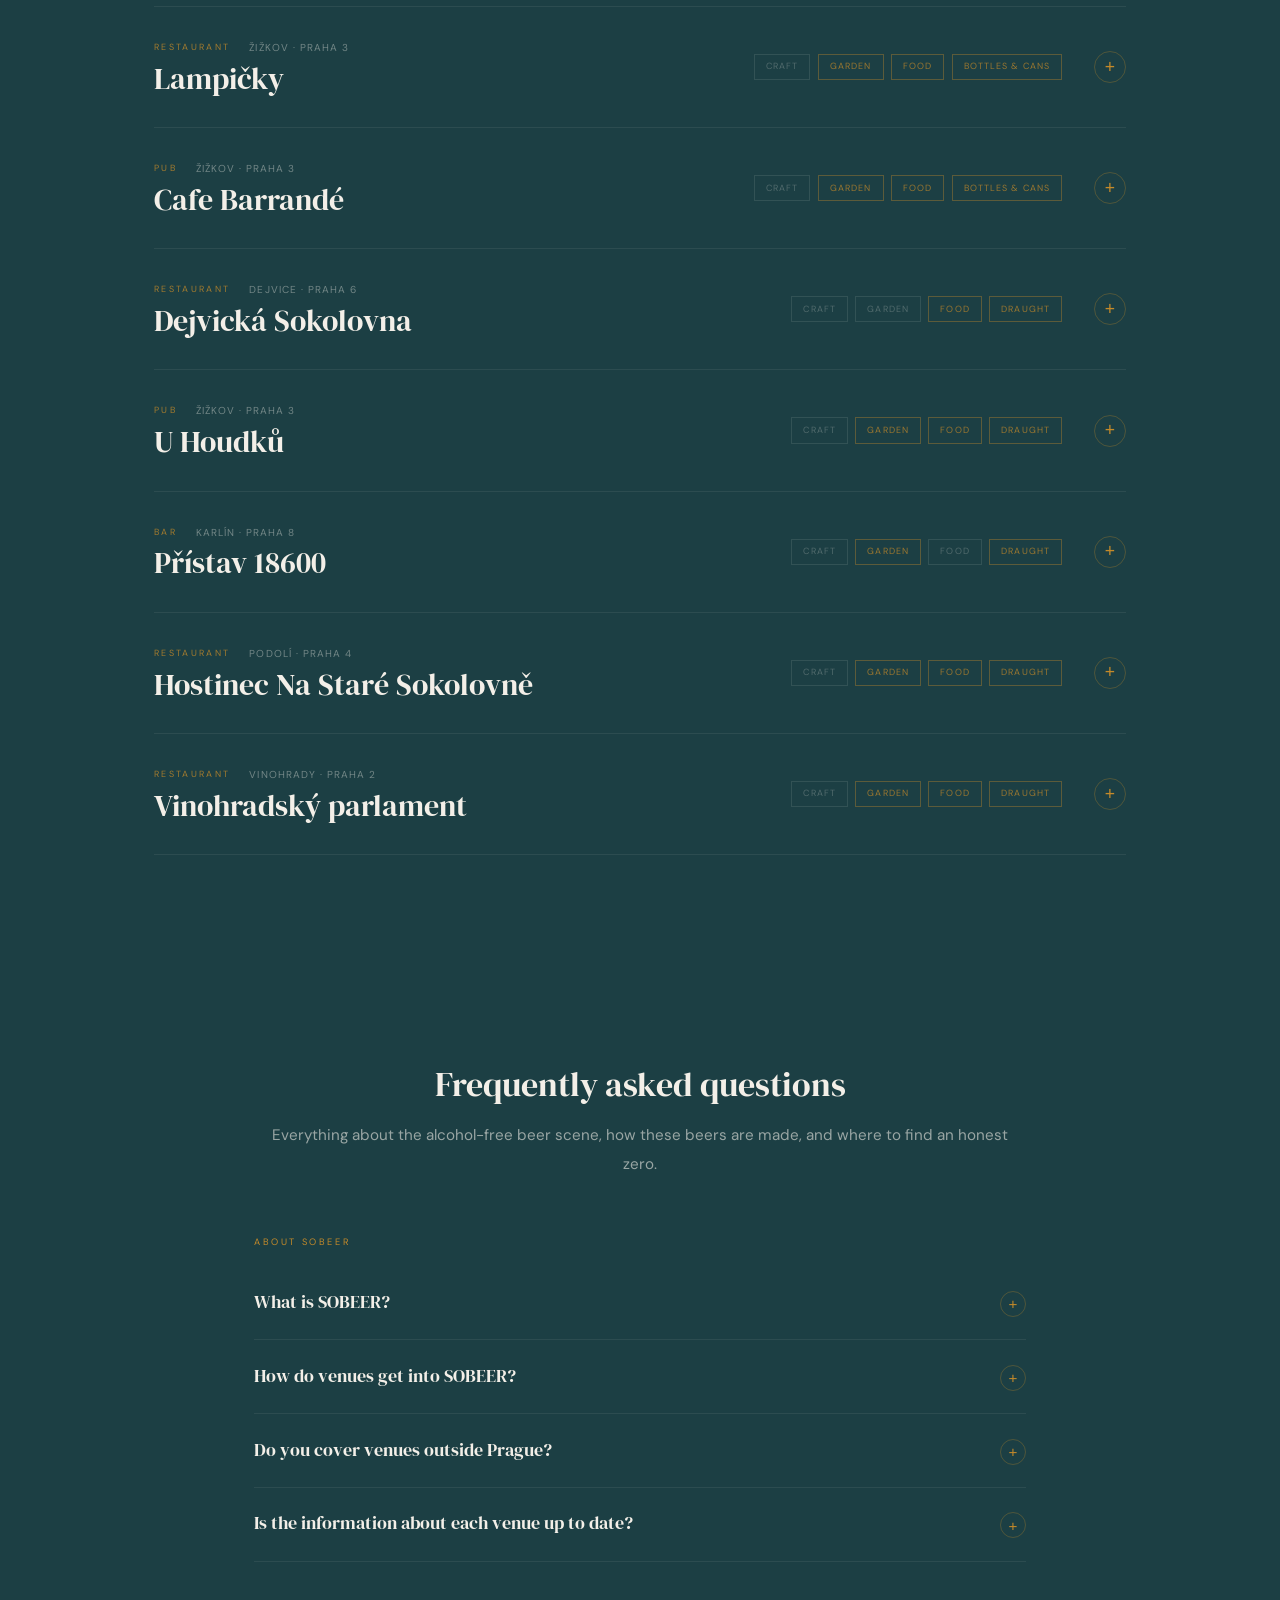
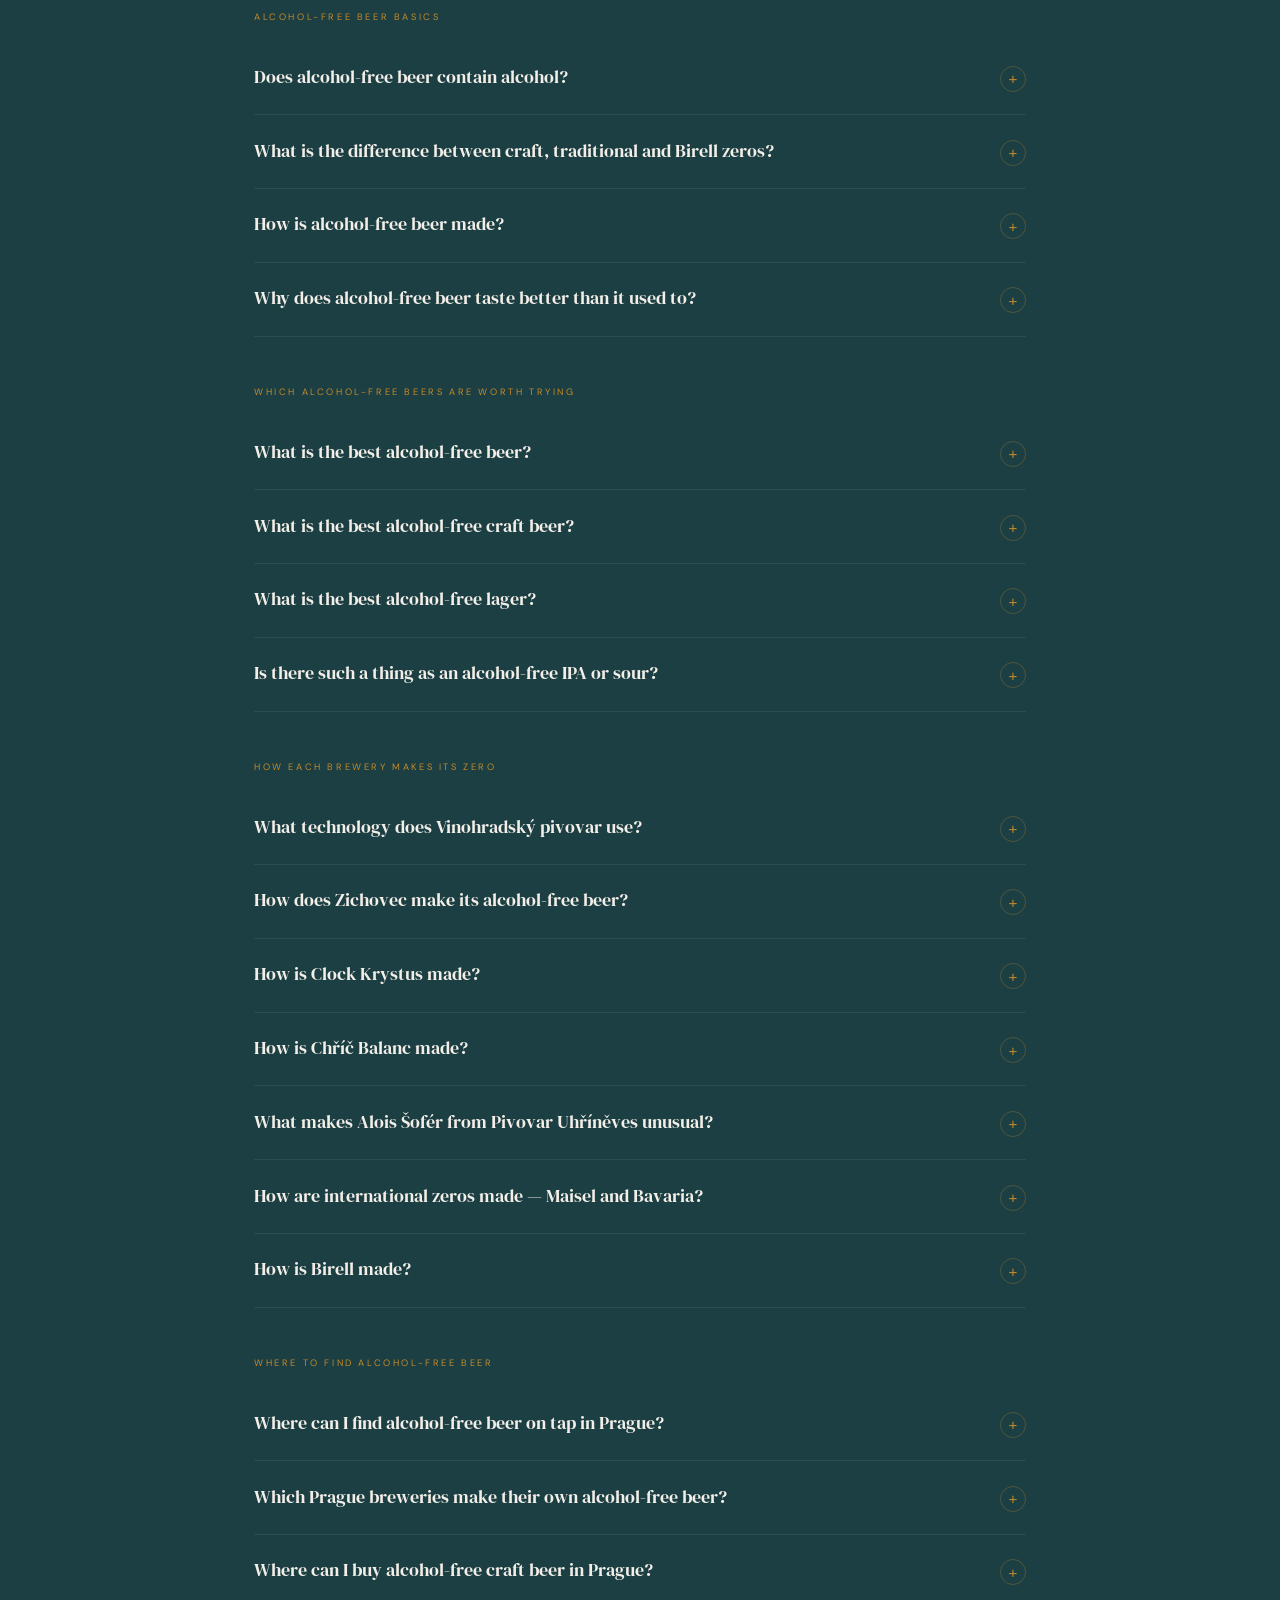
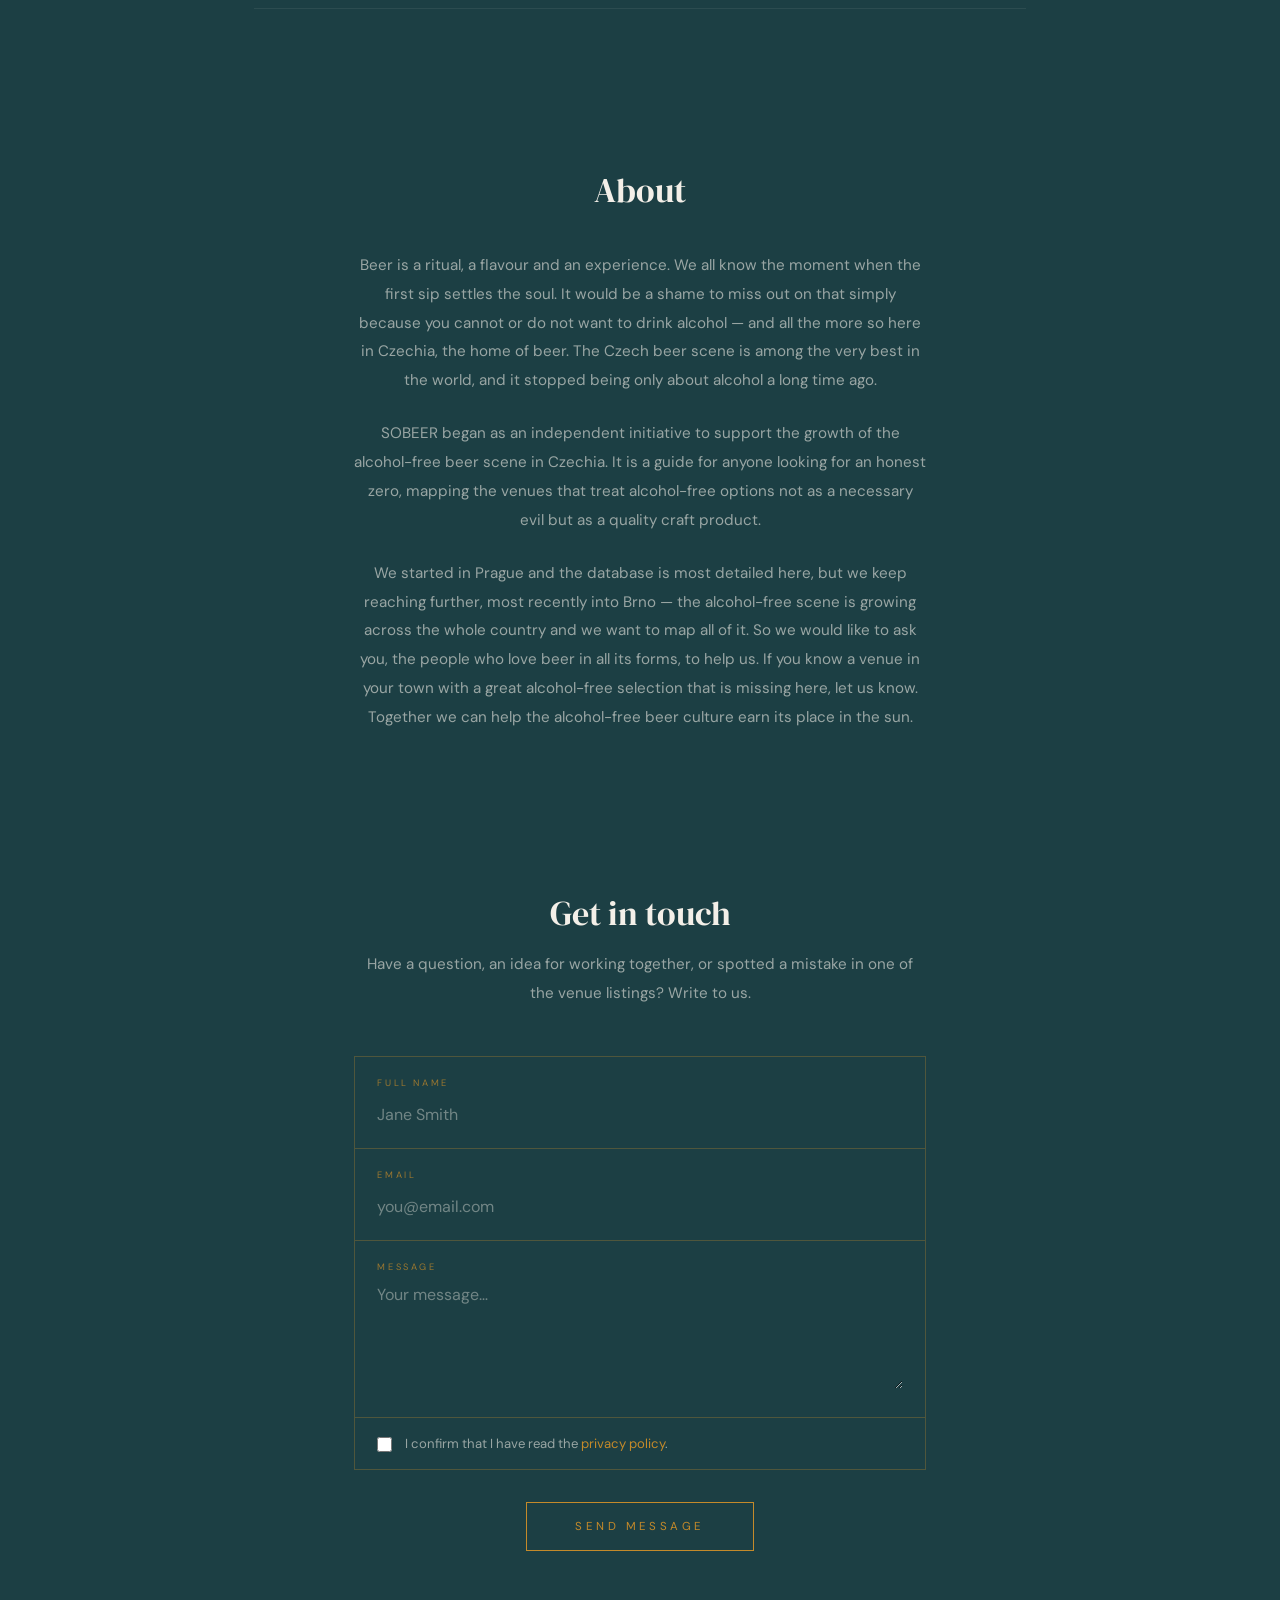
==== commit c18d54be: "Update title and description for SEO improvements" ====
--- a/en/index.html
+++ b/en/index.html
@@ -12,8 +12,8 @@
 'https://www.googletagmanager.com/gtm.js?id='+i+dl;f.parentNode.insertBefore(j,f);
 })(window,document,'script','dataLayer','GTM-T2G9D4ZF');</script>
 <!-- End Google Tag Manager -->
-<title>SOBEER — Where to find alcohol-free beer? Prague & Czechia</title>
-<meta name="description" content="SOBEER | Where to find alcohol-free beer on tap? A guide to bars, pubs and restaurants in Prague and across Czechia that take a good zero seriously."/>
+<title>SOBEER — Alcohol-free beer in Prague, Brno &amp; Czechia</title>
+<meta name="description" content="SOBEER | Where to find alcohol-free beer on tap? A guide to bars, pubs and restaurants in Prague, Brno and across Czechia that take a good zero seriously."/>
 <meta name="author" content="SOBEER"/>
 <meta name="robots" content="index, follow"/>
 <link rel="canonical" href="https://sobeer.cz/en/"/>
@@ -22,8 +22,8 @@
 <link rel="alternate" hreflang="x-default" href="https://sobeer.cz/"/>
 <meta property="og:type" content="website"/>
 <meta property="og:url" content="https://sobeer.cz/en/"/>
-<meta property="og:title" content="SOBEER — Alcohol-free beer in Prague and across Czechia"/>
-<meta property="og:description" content="Where to go for alcohol-free beer? A guide to the scene in Prague and beyond."/>
+<meta property="og:title" content="SOBEER — Alcohol-free beer in Prague, Brno and across Czechia"/>
+<meta property="og:description" content="Where to go for alcohol-free beer? A guide to the scene in Prague, Brno and beyond."/>
 <meta property="og:locale" content="en_GB"/>
 <meta property="og:locale:alternate" content="cs_CZ"/>
 <meta property="og:site_name" content="SOBEER"/>
@@ -47,7 +47,7 @@
   "email": "f.kubus7@gmail.com",
   "foundingDate": "2026",
   "areaServed": {"@type": "Country", "name": "Czechia", "alternateName": "CZ"},
-  "knowsAbout": ["alcohol-free beer","non-alcoholic beer","craft alcohol-free beer","alcohol-free beer Prague","alcohol-free beer Czechia","draught alcohol-free beer","beer culture"],
+  "knowsAbout": ["alcohol-free beer","non-alcoholic beer","craft alcohol-free beer","alcohol-free beer Prague","alcohol-free beer Brno","alcohol-free beer Czechia","draught alcohol-free beer","beer culture"],
   "sameAs": ["https://neudopsym.cz"],
   "founder": {
     "@type": "Person",
@@ -90,7 +90,7 @@
       "name": "Do you cover venues outside Prague?",
       "acceptedAnswer": {
         "@type": "Answer",
-        "text": "Yes. We started in Prague and the database is still most detailed here, but we keep adding venues elsewhere — so far in the Central Bohemian Region, and it will go further. The alcohol-free beer scene is developing across the whole country and we want to map all of it. If you know a good venue in your town, send us a tip through the Add a venue form. The database grows mainly thanks to tips from people who know their own neighbourhood."
+        "text": "Yes. We started in Prague and the database is still most detailed here. Brno is the newest addition, and we also have venues in the Central Bohemian Region — and it will go further. The alcohol-free beer scene is developing across the whole country and we want to map all of it. If you know a good venue in your town, send us a tip through the Add a venue form. The database grows mainly thanks to tips from people who know their own neighbourhood."
       }
     },
     {
@@ -261,8 +261,8 @@
 <div id="age-gate">
   <div class="age-gate-box">
     <div class="age-gate-logo-text">SOBEER</div>
-    <p style="font-family:'DM Sans',sans-serif;font-size:0.9rem;color:var(--cream-muted);margin-bottom:1rem;line-height:1.6">Welcome to SOBEER, a guide to venues taking alcohol-free beer seriously — in Prague and across Czechia.</p>
-    <p style="font-family:'DM Sans',sans-serif;font-size:0.9rem;color:var(--cream-muted);margin-bottom:1rem;line-height:1.6">SOBEER is an independent project with one goal: to build the largest independent overview of alcohol-free beer culture in Czechia and show that a zero is more than a necessary evil. We started in Prague and keep expanding. Which is where you come in. Know a venue in your town that we are missing? Send us a tip. Cheers!</p>
+    <p style="font-family:'DM Sans',sans-serif;font-size:0.9rem;color:var(--cream-muted);margin-bottom:1rem;line-height:1.6">Welcome to SOBEER, a guide to venues taking alcohol-free beer seriously — in Prague, Brno and across Czechia.</p>
+    <p style="font-family:'DM Sans',sans-serif;font-size:0.9rem;color:var(--cream-muted);margin-bottom:1rem;line-height:1.6">SOBEER is an independent project with one goal: to build the largest independent overview of alcohol-free beer culture in Czechia and show that a zero is more than a necessary evil. We started in Prague, Brno is the newest addition, and we keep expanding. Which is where you come in. Know a venue in your town that we are missing? Send us a tip. Cheers!</p>
     <p style="font-family:'DM Sans',sans-serif;font-size:0.9rem;color:var(--cream-muted);margin-bottom:2rem;line-height:1.6">Although this is an alcohol-free guide, visitors still need to be of legal age. By pressing Enter you confirm that you are over 18.</p>
     <div class="age-gate-btns">
       <button class="age-btn-yes" onclick="ageYes()">Enter</button>
@@ -311,8 +311,8 @@
 </section>
 
 <div class="cta-add">
-  <p class="reveal">SOBEER maps the bars, pubs and restaurants that take alcohol-free beer seriously. The database currently covers <strong id="tldr-count">over 70 venues</strong>, mostly in Prague and the surrounding area for now, and it keeps growing. From draught craft specials by Vinohradský pivovar, Clock or Zichovec all the way to Birell on tap.</p>
-  <p>So far we have mapped mainly Prague and its surroundings. Know a good venue in your town? Send it to us and help the database grow across the whole country.</p>
+  <p class="reveal">SOBEER maps the bars, pubs and restaurants that take alcohol-free beer seriously. The database currently covers <strong id="tldr-count">over 70 venues</strong>, mostly Prague and its surroundings, with Brno newly added, and it keeps growing. From draught craft specials by Vinohradský pivovar, Clock or Zichovec all the way to Birell on tap.</p>
+  <p>So far we have mapped mainly Prague and its surroundings, with Brno newly added. Know a good venue in your town? Send it to us and help the database grow across the whole country.</p>
   <a class="cta-btn" href="https://docs.google.com/forms/d/e/1FAIpQLSc26oVWWcxfFnV0y05lJRbyJ8em-22vQaTlZAj0m_smpZfCNA/viewform?usp=publish-editor" target="_blank" rel="noopener">Add a venue</a>
 </div>
 
@@ -324,11 +324,12 @@
 </div>
 
   <div class="search-wrap reveal">
-    <input type="text" id="search-input" placeholder="Search venue, district, beer type…" aria-label="Search"/>
+    <input type="text" id="search-input" placeholder="Search venue, city, district, beer type…" aria-label="Search"/>
     <button type="button" class="search-clear" id="search-clear" onclick="clearSearch()">Clear</button>
   </div>
   <div class="filters reveal">
-    <div class="filter-group"><span class="filter-label">Location</span><select id="f-district" aria-label="Location"><option value="">All locations</option><option>Brandýs nad Labem</option><option>Břevnov</option><option>Bubeneč</option><option>Dejvice</option><option>Hloubětín</option><option>Hodkovičky</option><option>Holešovice</option><option>Káraný</option><option>Karlín</option><option>Kobylisy</option><option>Libeň</option><option>Malá Strana</option><option>Malešice</option><option>Nové Město</option><option>Nusle</option><option>Podolí</option><option>Smíchov</option><option>Staré Město</option><option>Troja</option><option>Uhříněves</option><option>Vinohrady</option><option>Vršovice</option><option>Vyšehrad</option><option>Žižkov</option></select></div>
+    <div class="filter-group"><span class="filter-label">City</span><select id="f-city" aria-label="City"><option value="">All cities</option></select></div>
+    <div class="filter-group"><span class="filter-label">Location</span><select id="f-district" aria-label="Location"><option value="">All locations</option></select></div>
     <div class="filter-group"><span class="filter-label">Venue type</span><select id="f-type" aria-label="Venue type"><option value="">All</option><option value="Bar">Bar</option><option value="Hospoda">Pub</option><option value="Restaurace">Restaurant</option></select></div>
     <div class="filter-group"><span class="filter-label">How it is served</span><select id="f-serve" aria-label="How it is served"><option value="">Either</option><option value="Čepované">Draught</option><option value="Lahvové">Bottles & cans</option></select></div>
     <div class="filter-group"><span class="filter-label">Beer category</span><select id="f-craft" aria-label="Beer category"><option value="">All</option><option value="Craft">Craft</option><option value="Tradiční">Traditional</option><option value="Birell">Birell</option></select></div>
@@ -364,7 +365,7 @@
   <div class="faq-item">
     <div class="faq-q" onclick="toggleFaq(this)"><h3>Do you cover venues outside Prague?</h3><button class="faq-toggle" aria-label="Expand">+</button></div>
     <div class="faq-a"><div class="faq-a-inner">
-      <p>Yes. We started in Prague and the database is still most detailed here, but we keep adding venues elsewhere — so far in the Central Bohemian Region, and it will go further.</p>
+      <p>Yes. We started in Prague and the database is still most detailed here. Brno is the newest addition, and we also have venues in the Central Bohemian Region — and it will go further.</p>
       <p>The alcohol-free beer scene is developing across the whole country and we want to map all of it. If you know a good venue in your town, send us a tip through the <strong>Add a venue</strong> form. The database grows mainly thanks to tips from people who know their own neighbourhood.</p>
     </div></div>
   </div>
@@ -577,7 +578,7 @@
   <h2 class="section-heading reveal">About</h2>
   <p class="reveal">Beer is a ritual, a flavour and an experience. We all know the moment when the first sip settles the soul. It would be a shame to miss out on that simply because you cannot or do not want to drink alcohol — and all the more so here in Czechia, the home of beer. The Czech beer scene is among the very best in the world, and it stopped being only about alcohol a long time ago.</p>
   <p class="reveal">SOBEER began as an independent initiative to support the growth of the alcohol-free beer scene in Czechia. It is a guide for anyone looking for an honest zero, mapping the venues that treat alcohol-free options not as a necessary evil but as a quality craft product.</p>
-  <p class="reveal">We started in Prague and the database is most detailed here, but we keep reaching further — the alcohol-free scene is growing across the whole country and we want to map all of it. So we would like to ask you, the people who love beer in all its forms, to help us. If you know a venue in your town with a great alcohol-free selection that is missing here, let us know. Together we can help the alcohol-free beer culture earn its place in the sun.</p>
+  <p class="reveal">We started in Prague and the database is most detailed here, but we keep reaching further, most recently into Brno — the alcohol-free scene is growing across the whole country and we want to map all of it. So we would like to ask you, the people who love beer in all its forms, to help us. If you know a venue in your town with a great alcohol-free selection that is missing here, let us know. Together we can help the alcohol-free beer culture earn its place in the sun.</p>
 </section>
 
 <section id="kontakt">
@@ -712,7 +713,7 @@
     <li><a href="#" onclick="if(window.Cookiebot)Cookiebot.renew();return false;">Cookie settings</a></li>
     <li><a href="https://docs.google.com/forms/d/e/1FAIpQLSc26oVWWcxfFnV0y05lJRbyJ8em-22vQaTlZAj0m_smpZfCNA/viewform?usp=publish-editor" target="_blank" rel="noopener">Add a venue</a></li>
   </ul>
-  <span class="footer-copy">&copy; 2026 SOBEER · Brewed by <a href="https://neudopsym.cz" target="_blank" rel="noopener me" style="color:rgba(243,239,232,0.35);text-decoration:none;border-bottom:1px solid var(--amber-dim)">Neudopsym</a> · Updated <time id="last-updated" datetime="2026-11-21">21 November 2026</time></span>
+  <span class="footer-copy">&copy; 2026 SOBEER · Brewed by <a href="https://neudopsym.cz" target="_blank" rel="noopener me" style="color:rgba(243,239,232,0.35);text-decoration:none;border-bottom:1px solid var(--amber-dim)">Neudopsym</a> · Updated <time id="last-updated" datetime="2026-11-22">22 November 2026</time></span>
 </footer>
 
 <!-- data-cookieconsent="ignore" — bars.js a sobeer.js jsou funkční kód webu (age gate,
